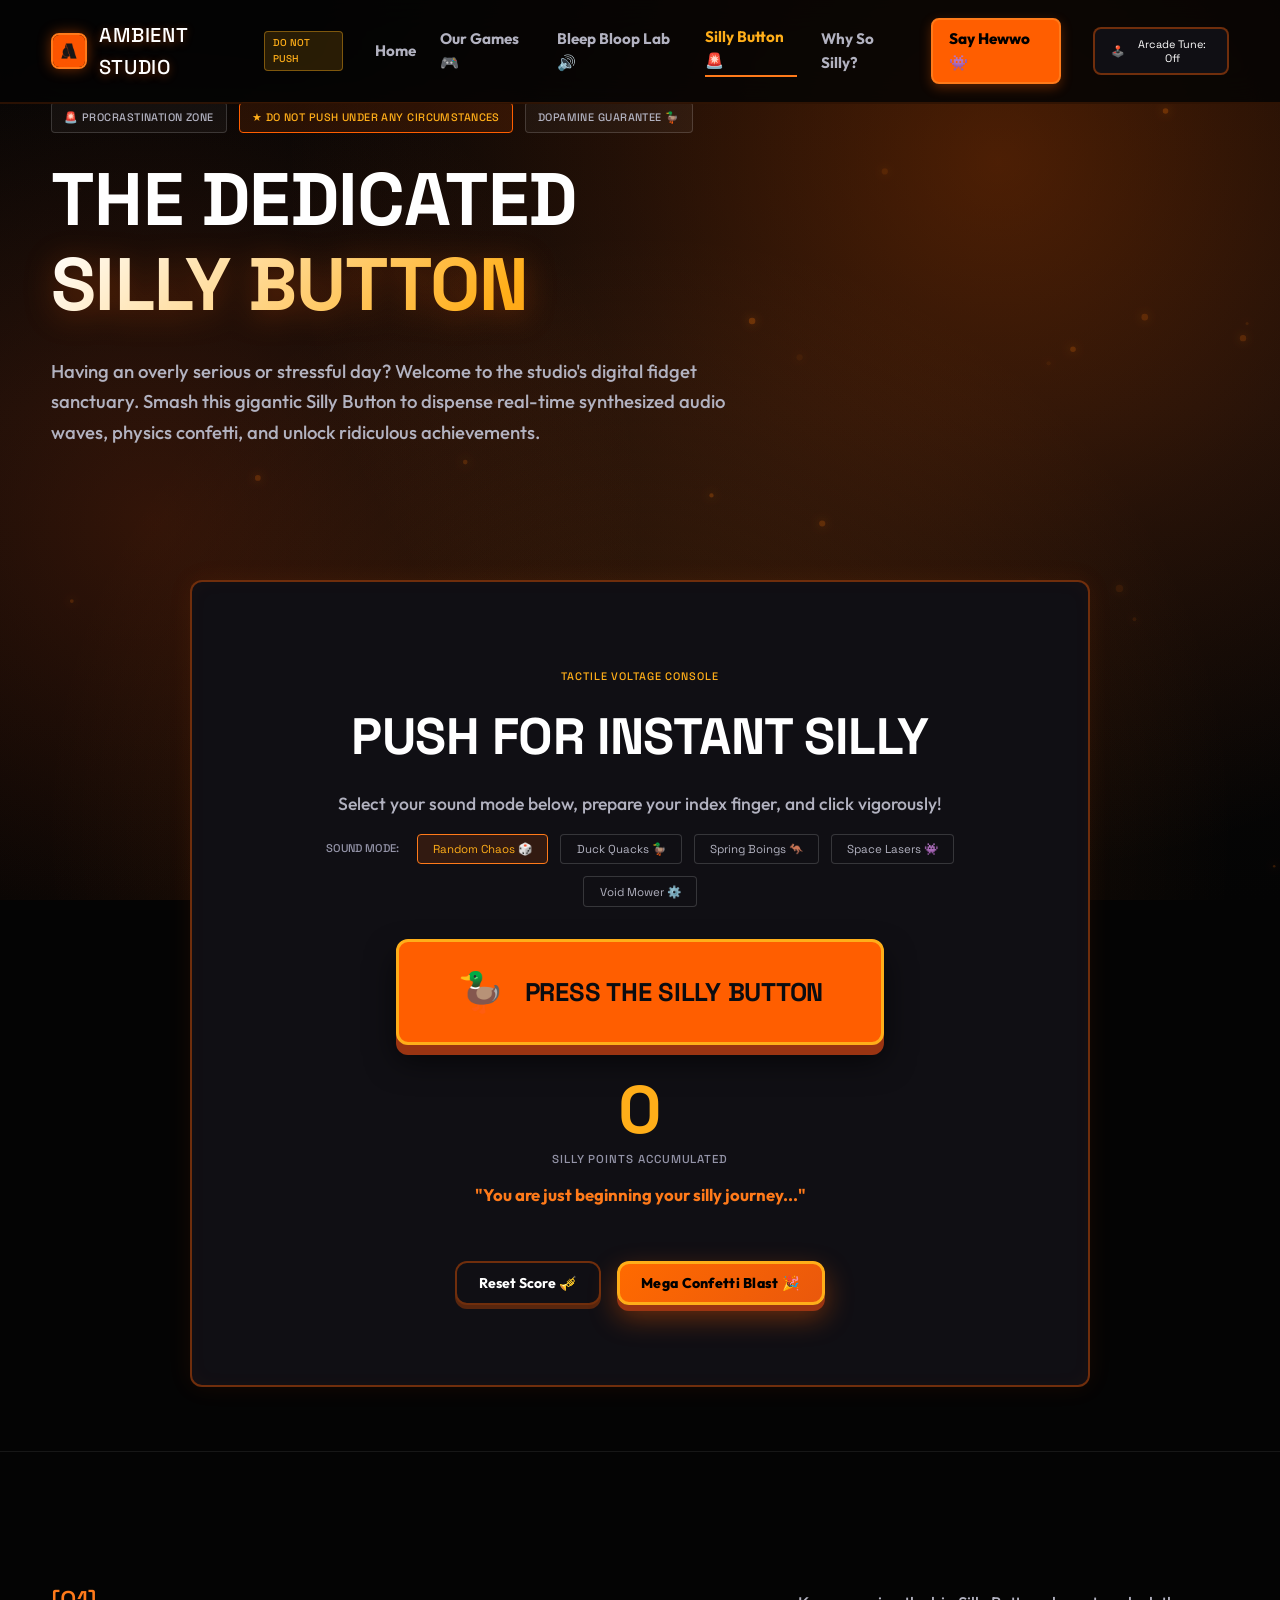
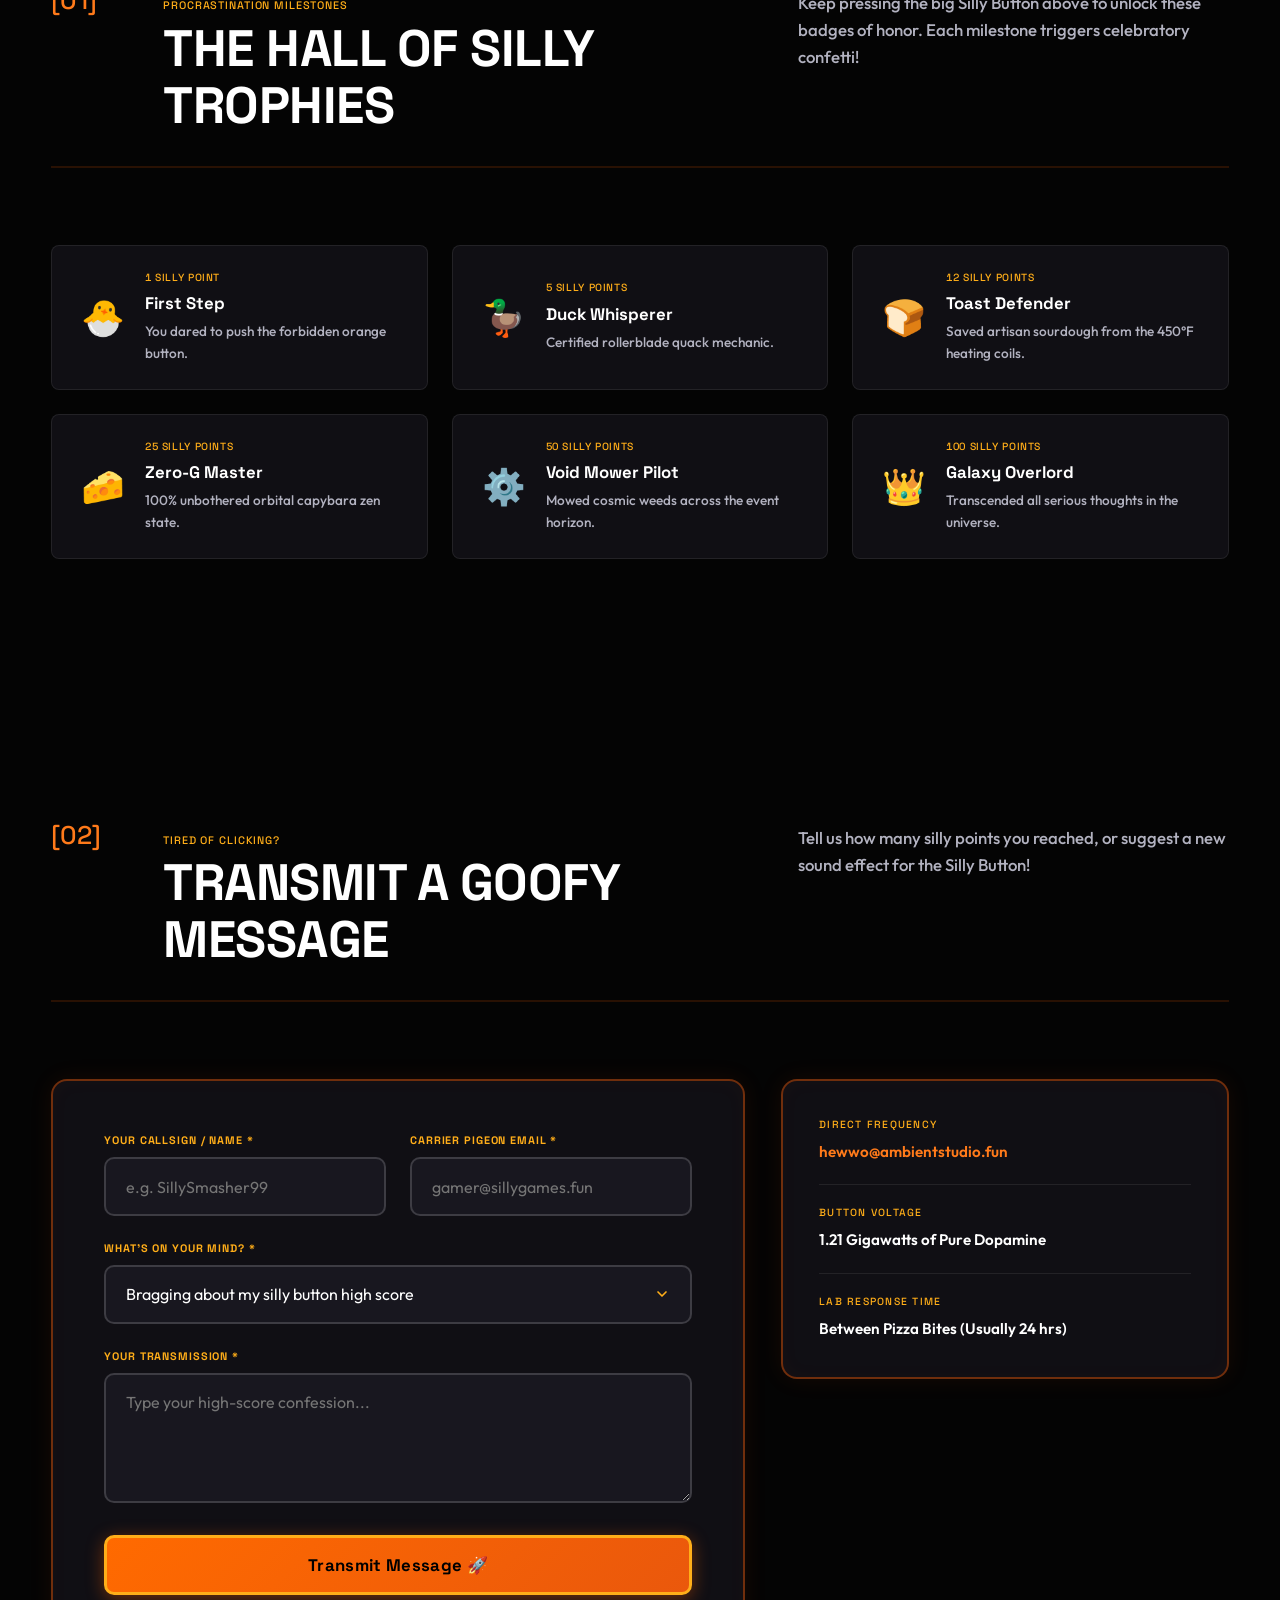
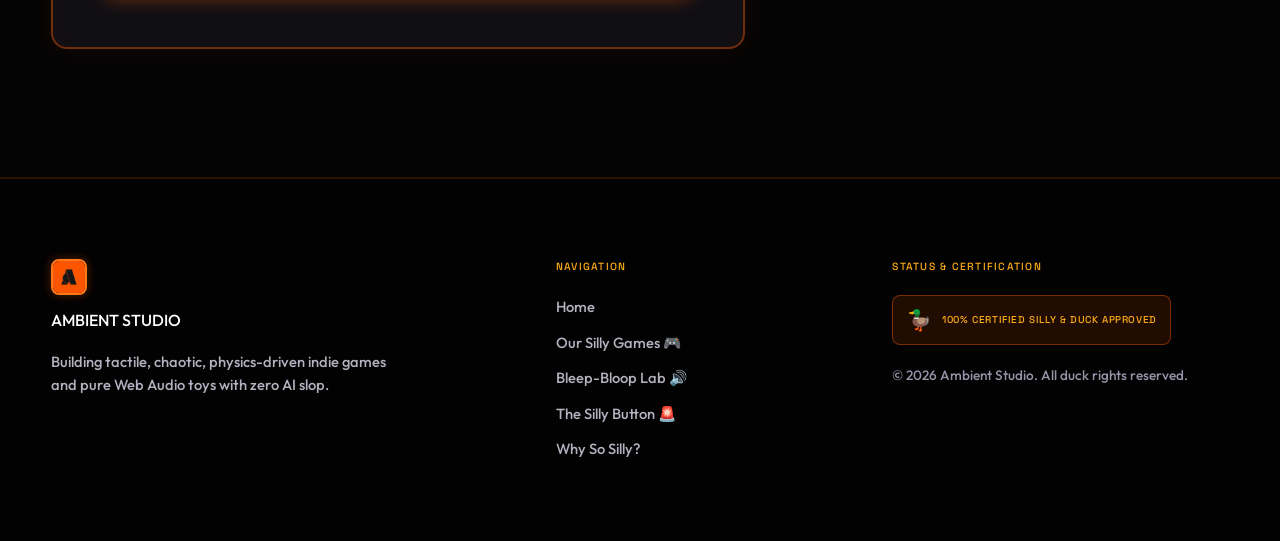
==== button.html @ c5fdba27 "Optimize mobile responsiveness, fix inquiry console & footer layout across all pages" ====
<!DOCTYPE html>
<html lang="en">
<head>
  <meta charset="UTF-8">
  <meta http-equiv="refresh" content="0; url=silly-button.html">
  <meta name="viewport" content="width=device-width, initial-scale=1.0, viewport-fit=cover">
  <title>The Silly Button — Instant Dopamine Fidget Toy | Ambient Studio</title>
  <link rel="canonical" href="silly-button.html">
  <script>window.location.replace("silly-button.html");</script>
  
  <!-- Google Fonts: Space Grotesk, Outfit, Silkscreen -->
  <link rel="preconnect" href="https://fonts.googleapis.com">
  <link rel="preconnect" href="https://fonts.gstatic.com" crossorigin>
  <link href="https://fonts.googleapis.com/css2?family=Outfit:wght@400;500;600;700;800;900&family=Silkscreen:wght@400;700&family=Space+Grotesk:wght@500;600;700;800&display=swap" rel="stylesheet">
  
  <link rel="stylesheet" href="style.css?v=molten_arcade_unified_2026">
  <link rel="icon" type="image/jpeg" href="assets/logo.jpg">
</head>
<body data-mode="arcade">
  <!-- Accessibility Skip Link -->
  <a href="#main-content" class="skip-to-content">Skip to main content</a>

  <!-- Ambient Audio Mesh & Bouncy Particles Canvas -->
  <div class="ambient-gradient-mesh" aria-hidden="true"></div>
  <canvas id="ambientCanvas" class="ambient-canvas" aria-hidden="true"></canvas>

  <!-- Studio Header -->
  <header class="studio-header">
    <div class="header-inner">
      <a href="index.html" class="brand-link" id="brandLink">
        <img src="assets/logo.jpg" alt="Ambient Studio Logo" class="brand-logo-img">
        <span class="brand-title">AMBIENT STUDIO</span>
        <span class="brand-tag">DO NOT PUSH</span>
      </a>

      <nav class="nav-links" id="mainNav">
        <a href="index.html" class="nav-anchor">Home</a>
        <a href="games.html" class="nav-anchor">Our Games 🎮</a>
        <a href="soundboard.html" class="nav-anchor">Bleep Bloop Lab 🔊</a>
        <a href="silly-button.html" class="nav-anchor nav-anchor-active">Silly Button 🚨</a>
        <a href="index.html#manifesto" class="nav-anchor">Why So Silly?</a>
        <a href="#inquiry" class="nav-anchor nav-anchor-primary" onclick="event.preventDefault(); window.scrollToInquiry();">Say Hewwo 👾</a>
      </nav>

      <div class="header-controls">
        <!-- Silly Music & Bleep Bloop Toggle -->
        <button class="sound-toggle-btn silly-wiggle-hover" id="soundToggleBtn" role="switch" aria-checked="false" aria-label="Toggle 8-bit chiptune audio drone" title="Toggle 8-Bit Bleep Bloops">
          <span class="sound-emoji" id="soundEmoji">🕹️</span>
          <span class="sound-label" id="soundStateLabel">Arcade Tune: Off</span>
        </button>

        <!-- Mobile Navigation Menu Toggle -->
        <button class="mobile-nav-toggle" id="mobileNavToggle" aria-label="Toggle navigation menu" aria-expanded="false" aria-controls="mainNav">
          <span class="hamburger-box">
            <span class="hamburger-inner"></span>
          </span>
        </button>
      </div>
    </div>
  </header>

  <main id="main-content" tabindex="-1">
    <!-- Silly Button Hero Section -->
    <section class="hero-section button-hero-section">
      <div class="container">
        
        <div class="hero-headline-wrap">
          <div class="silly-badge-row">
            <span class="silly-badge">🚨 PROCRASTINATION ZONE</span>
            <span class="silly-badge silly-badge-orange">★ DO NOT PUSH UNDER ANY CIRCUMSTANCES</span>
            <span class="silly-badge">DOPAMINE GUARANTEE 🦆</span>
          </div>

          <h1 class="hero-title">
            <span class="title-line">THE DEDICATED</span>
            <span class="title-line title-gradient">SILLY BUTTON</span>
          </h1>

          <p class="hero-subtext">
            Having an overly serious or stressful day? Welcome to the studio's digital fidget sanctuary. Smash this gigantic Silly Button to dispense real-time synthesized audio waves, physics confetti, and unlock ridiculous achievements.
          </p>
        </div>

      </div>
    </section>

    <!-- The Giant Silly Button Interactive Console -->
    <section class="secret-toy-section" style="padding-top: 1.5rem; padding-bottom: 4rem;">
      <div class="container">
        <div class="toy-card silly-frame-border" style="max-width: 900px; margin: 0 auto;">
          
          <div class="toy-header" style="margin-bottom: 2rem;">
            <span class="sub-label">TACTILE VOLTAGE CONSOLE</span>
            <h2 class="toy-title">PUSH FOR INSTANT SILLY</h2>
            <p class="toy-desc">
              Select your sound mode below, prepare your index finger, and click vigorously!
            </p>

            <!-- Sound Mode Selector -->
            <div class="button-modes-row" role="radiogroup" aria-label="Sound modes">
              <span style="font-family: var(--font-pixel); font-size: 0.7rem; color: var(--text-muted); margin-right: 0.4rem;">SOUND MODE:</span>
              <button class="btn-mode-pill active" data-mode="random" role="radio" aria-checked="true">Random Chaos 🎲</button>
              <button class="btn-mode-pill" data-mode="quack" role="radio" aria-checked="false">Duck Quacks 🦆</button>
              <button class="btn-mode-pill" data-mode="boing" role="radio" aria-checked="false">Spring Boings 🦘</button>
              <button class="btn-mode-pill" data-mode="laser" role="radio" aria-checked="false">Space Lasers 👾</button>
              <button class="btn-mode-pill" data-mode="mower" role="radio" aria-checked="false">Void Mower ⚙️</button>
            </div>
          </div>

          <div class="toy-interactive-area">
            <button class="big-silly-button" id="bigSillyButton" aria-label="The Big Silly Button">
              <span class="big-button-emoji">🦆</span>
              <span class="big-button-text">PRESS THE SILLY BUTTON</span>
            </button>

            <div class="toy-score-board" aria-live="polite" aria-atomic="true">
              <span class="toy-score-num" id="toyScoreDisplay">0</span>
              <span class="toy-score-label">SILLY POINTS ACCUMULATED</span>
              <p class="toy-achievement-text" id="toyAchievementText">"You are just beginning your silly journey..."</p>
            </div>

            <!-- Console Actions Row -->
            <div class="toy-actions-row">
              <button class="btn-secondary btn-bouncy" id="panicResetBtn">
                <span>Reset Score 🎺</span>
              </button>
              <button class="btn-primary btn-bouncy" onclick="window.fireConfetti(); window.triggerSillyFanfare();">
                <span>Mega Confetti Blast 🎉</span>
              </button>
            </div>
          </div>

        </div>
      </div>
    </section>

    <!-- Silly Achievement Ladder -->
    <section class="achievement-ladder-section">
      <div class="container">
        
        <div class="section-header-editorial">
          <div class="editorial-num">[01]</div>
          <div class="editorial-heading">
            <span class="sub-label">PROCRASTINATION MILESTONES</span>
            <h2 class="section-title">THE HALL OF SILLY TROPHIES</h2>
          </div>
          <p class="section-description">
            Keep pressing the big Silly Button above to unlock these badges of honor. Each milestone triggers celebratory confetti!
          </p>
        </div>

        <div class="achievement-ladder-grid">
          
          <div class="achievement-card" data-threshold="1">
            <div class="achievement-icon">🐣</div>
            <div class="achievement-info">
              <span class="achievement-req">1 SILLY POINT</span>
              <h3 class="achievement-title">First Step</h3>
              <p class="achievement-desc">You dared to push the forbidden orange button.</p>
            </div>
          </div>

          <div class="achievement-card" data-threshold="5">
            <div class="achievement-icon">🦆</div>
            <div class="achievement-info">
              <span class="achievement-req">5 SILLY POINTS</span>
              <h3 class="achievement-title">Duck Whisperer</h3>
              <p class="achievement-desc">Certified rollerblade quack mechanic.</p>
            </div>
          </div>

          <div class="achievement-card" data-threshold="12">
            <div class="achievement-icon">🍞</div>
            <div class="achievement-info">
              <span class="achievement-req">12 SILLY POINTS</span>
              <h3 class="achievement-title">Toast Defender</h3>
              <p class="achievement-desc">Saved artisan sourdough from the 450°F heating coils.</p>
            </div>
          </div>

          <div class="achievement-card" data-threshold="25">
            <div class="achievement-icon">🧀</div>
            <div class="achievement-info">
              <span class="achievement-req">25 SILLY POINTS</span>
              <h3 class="achievement-title">Zero-G Master</h3>
              <p class="achievement-desc">100% unbothered orbital capybara zen state.</p>
            </div>
          </div>

          <div class="achievement-card" data-threshold="50">
            <div class="achievement-icon">⚙️</div>
            <div class="achievement-info">
              <span class="achievement-req">50 SILLY POINTS</span>
              <h3 class="achievement-title">Void Mower Pilot</h3>
              <p class="achievement-desc">Mowed cosmic weeds across the event horizon.</p>
            </div>
          </div>

          <div class="achievement-card" data-threshold="100">
            <div class="achievement-icon">👑</div>
            <div class="achievement-info">
              <span class="achievement-req">100 SILLY POINTS</span>
              <h3 class="achievement-title">Galaxy Overlord</h3>
              <p class="achievement-desc">Transcended all serious thoughts in the universe.</p>
            </div>
          </div>

        </div>

      </div>
    </section>

    <!-- Transmit Inquiry / Say Hewwo -->
    <section class="contact-section" id="inquiry">
      <div class="container">
        
        <div class="section-header-editorial">
          <div class="editorial-num">[02]</div>
          <div class="editorial-heading">
            <span class="sub-label">TIRED OF CLICKING?</span>
            <h2 class="section-title">TRANSMIT A GOOFY MESSAGE</h2>
          </div>
          <p class="section-description">
            Tell us how many silly points you reached, or suggest a new sound effect for the Silly Button!
          </p>
        </div>

        <div class="inquiry-grid">
          <form class="inquiry-form-card silly-frame-border" id="inquiryForm" onsubmit="window.handleInquirySubmit(event)">
            <div class="form-row">
              <div class="form-group">
                <label for="contactName" class="form-label">YOUR CALLSIGN / NAME *</label>
                <input type="text" id="contactName" name="name" class="form-input" placeholder="e.g. SillySmasher99" required>
              </div>
              <div class="form-group">
                <label for="contactEmail" class="form-label">CARRIER PIGEON EMAIL *</label>
                <input type="email" id="contactEmail" name="email" class="form-input" placeholder="gamer@sillygames.fun" required>
              </div>
            </div>

            <div class="form-group">
              <label for="contactTopic" class="form-label">WHAT'S ON YOUR MIND? *</label>
              <select id="contactTopic" name="topic" class="form-select" required>
                <option value="high-score">Bragging about my silly button high score</option>
                <option value="sound-idea">Suggest a new button sound effect</option>
                <option value="game-collab">Collaborate on an indie game</option>
                <option value="other">Random absurdity</option>
              </select>
            </div>

            <div class="form-group">
              <label for="contactMessage" class="form-label">YOUR TRANSMISSION *</label>
              <textarea id="contactMessage" name="message" class="form-textarea" rows="4" placeholder="Type your high-score confession..." required></textarea>
            </div>

            <button type="submit" class="btn-primary btn-bouncy form-submit-btn" id="submitInquiryBtn">
              <span>Transmit Message 🚀</span>
            </button>

            <!-- Confirmation message -->
            <div class="form-success-banner hidden" id="formSuccessBanner" role="status" aria-live="polite">
              <span class="success-icon">🎉</span>
              <div>
                <strong>High score confession launched!</strong>
                <p>The fidget button keepers have logged your transmission. Expect a goofy response in your inbox soon!</p>
              </div>
            </div>

            <!-- Anomaly Fallback Banner -->
            <div class="form-error-banner hidden" id="formErrorBanner" role="alert" aria-live="assertive">
              <span class="error-icon">⚠️</span>
              <div>
                <strong>Transmission anomaly detected!</strong>
                <p>Could not reach the pigeon dispatch server. Click below to launch directly via your email app:</p>
                <a href="#" class="btn-secondary btn-bouncy" id="mailFallbackBtn" style="display: inline-block; margin-top: 0.5rem; text-decoration: none;">
                  <span>Open in Email App ✉️</span>
                </a>
              </div>
            </div>
          </form>

          <div class="inquiry-info-panel">
            <div class="info-block">
              <span class="info-k">DIRECT FREQUENCY</span>
              <span class="info-v"><a href="mailto:hewwo@ambientstudio.fun">hewwo@ambientstudio.fun</a></span>
            </div>
            <div class="info-block">
              <span class="info-k">BUTTON VOLTAGE</span>
              <span class="info-v">1.21 Gigawatts of Pure Dopamine</span>
            </div>
            <div class="info-block">
              <span class="info-k">LAB RESPONSE TIME</span>
              <span class="info-v">Between Pizza Bites (Usually 24 hrs)</span>
            </div>
          </div>
        </div>

      </div>
    </section>
  </main>

  <!-- Studio Footer -->
  <footer class="studio-footer">
    <div class="container footer-inner">
      <div class="footer-brand-col">
        <div class="footer-brand">
          <img src="assets/logo.jpg" alt="Ambient Studio" class="footer-logo">
          <span>AMBIENT STUDIO</span>
        </div>
        <p class="footer-tagline">
          Building tactile, chaotic, physics-driven indie games and pure Web Audio toys with zero AI slop.
        </p>
      </div>

      <div class="footer-nav-col">
        <span class="footer-col-title">NAVIGATION</span>
        <a href="index.html">Home</a>
        <a href="games.html">Our Silly Games 🎮</a>
        <a href="soundboard.html">Bleep-Bloop Lab 🔊</a>
        <a href="silly-button.html">The Silly Button 🚨</a>
        <a href="index.html#manifesto">Why So Silly?</a>
      </div>

      <div class="footer-credits-col">
        <span class="footer-col-title">STATUS &amp; CERTIFICATION</span>
        <div class="duck-approved-seal">
          <span class="seal-icon">🦆</span>
          <span class="seal-text">100% CERTIFIED SILLY &amp; DUCK APPROVED</span>
        </div>
        <p class="footer-copy">© 2026 Ambient Studio. All duck rights reserved.</p>
      </div>
    </div>
  </footer>

  <!-- Interactive Modals Suite (Arcade, Wishlist, Demo, Playtest, Toast) -->
  <div class="ambient-toast" id="ambientToast" aria-live="polite"></div>

  <!-- Main JavaScript Engine -->
  <script src="app.js"></script>
</body>
</html>
---- style.css ----
/* ==========================================================================
   AMBIENT STUDIO — Silly Indie Gaming Studio
   Black & Molten Orange Gradient Arcade Atmosphere
   Typography: Titan One (Fun Bubbly Headlines), Fredoka (Friendly Body), Silkscreen (Arcade Pixel)
   ========================================================================== */

:root {
  /* Color Palette */
  --bg-pitch: #040404;
  --bg-deep: #09080b;
  --bg-surface: #100f14;
  --bg-surface-elevated: #18171f;
  
  --text-primary: #FFFFFF;
  --text-secondary: #B2B2C0;
  --text-muted: #9494A8;
  
  /* Molten Orange / Warm Amber Scales */
  --orange-accent: #FF5E00;
  --orange-bright: #FF7A1A;
  --orange-glow: #EA580C;
  --orange-deep: #C2410C;
  --orange-ochre: #9A3412;
  --orange-yellow: #FFAE19;
  
  --border-hairline: rgba(255, 255, 255, 0.08);
  --border-subtle: rgba(255, 255, 255, 0.16);
  --border-orange: rgba(255, 94, 0, 0.4);

  /* Modern Creative Indie Typography Stack (Space Grotesk + Outfit) */
  --font-display: 'Space Grotesk', -apple-system, BlinkMacSystemFont, sans-serif;
  --font-body: 'Outfit', -apple-system, BlinkMacSystemFont, sans-serif;
  --font-pixel: 'Space Grotesk', -apple-system, BlinkMacSystemFont, sans-serif;
  --font-mono: 'Space Grotesk', monospace;

  /* Layout */
  --container-max: 1360px;
  --gutter: clamp(1.25rem, 4vw, 3.5rem);
  --section-spacing: clamp(5rem, 10vw, 9.5rem);

  /* Playful Springs */
  --spring-bounce: cubic-bezier(0.34, 1.56, 0.64, 1);
  --ease-out: cubic-bezier(0.16, 1, 0.3, 1);
}

/* Reset & Base */
*, *::before, *::after {
  box-sizing: border-box;
  margin: 0;
  padding: 0;
}

html {
  font-size: 16px;
  scroll-behavior: smooth;
  background-color: var(--bg-pitch);
  color: var(--text-primary);
  -webkit-font-smoothing: antialiased;
  -webkit-tap-highlight-color: transparent;
}

body {
  font-family: var(--font-body);
  font-weight: 500;
  line-height: 1.6;
  background-color: var(--bg-pitch);
  overflow-x: hidden;
  position: relative;
  min-height: 100vh;
}

/* ==========================================================================
   Accessibility Utilities (WCAG AA/AAA Compliance)
   ========================================================================== */

/* Skip to Main Content Link */
.skip-to-content {
  position: absolute;
  top: -120px;
  left: 1.25rem;
  background: var(--orange-accent);
  color: #000000 !important;
  font-family: var(--font-display);
  font-weight: 800;
  font-size: 0.95rem;
  padding: 0.75rem 1.4rem;
  border-radius: 8px;
  border: 2px solid var(--orange-yellow);
  z-index: 100000;
  text-decoration: none;
  box-shadow: 0 4px 20px rgba(0, 0, 0, 0.9);
  transition: top 0.2s ease;
}

.skip-to-content:focus {
  top: 1.25rem;
  outline: 3px solid #FFFFFF;
  outline-offset: 3px;
}

/* Screen Reader Only Utility */
.sr-only {
  position: absolute !important;
  width: 1px !important;
  height: 1px !important;
  padding: 0 !important;
  margin: -1px !important;
  overflow: hidden !important;
  clip: rect(0, 0, 0, 0) !important;
  white-space: nowrap !important;
  border: 0 !important;
}

/* Hidden Utility */
.hidden {
  display: none !important;
}

/* Unmistakable Focus Visible Ring */
:focus-visible {
  outline: 2px solid var(--orange-yellow) !important;
  outline-offset: 3px !important;
}

button:focus-visible,
a:focus-visible,
input:focus-visible,
select:focus-visible,
textarea:focus-visible {
  outline: 2px solid var(--orange-yellow) !important;
  outline-offset: 3px !important;
}

/* Black & Orange Gradient Mesh */
.ambient-gradient-mesh {
  position: fixed;
  inset: 0;
  pointer-events: none;
  z-index: 0;
  background: 
    radial-gradient(circle 950px at 78% 18%, rgba(255, 94, 0, 0.28) 0%, rgba(234, 88, 12, 0.12) 40%, transparent 75%),
    radial-gradient(circle 750px at 12% 58%, rgba(194, 65, 12, 0.22) 0%, transparent 65%),
    radial-gradient(circle 850px at 50% 92%, rgba(255, 122, 26, 0.16) 0%, transparent 70%),
    linear-gradient(180deg, #040404 0%, #0c0908 45%, #040404 100%);
  transition: opacity 0.8s ease;
}

.ambient-canvas {
  position: fixed;
  top: 0;
  left: 0;
  width: 100vw;
  height: 100vh;
  pointer-events: none;
  z-index: 1;
  opacity: 0.55;
  mix-blend-mode: screen;
}

.container {
  width: 100%;
  max-width: var(--container-max);
  margin: 0 auto;
  padding-left: var(--gutter);
  padding-right: var(--gutter);
  position: relative;
  z-index: 2;
}

main {
  position: relative;
  z-index: 2;
}

.mono {
  font-family: var(--font-pixel);
  font-size: 0.85em;
  letter-spacing: 0.04em;
}

/* ==========================================================================
   Header & Navigation
   ========================================================================== */
.studio-header {
  position: fixed;
  top: 0;
  left: 0;
  width: 100%;
  z-index: 100;
  padding: 1.15rem var(--gutter);
  background: rgba(4, 4, 4, 0.85);
  backdrop-filter: blur(16px);
  -webkit-backdrop-filter: blur(16px);
  border-bottom: 2px solid rgba(255, 94, 0, 0.15);
}

.header-inner {
  max-width: var(--container-max);
  margin: 0 auto;
  display: flex;
  align-items: center;
  justify-content: space-between;
  gap: 2rem;
}

.brand-link {
  display: inline-flex;
  align-items: center;
  gap: 0.75rem;
  text-decoration: none;
  color: var(--text-primary);
}

.brand-logo-img {
  width: 36px;
  height: 36px;
  border-radius: 8px;
  object-fit: cover;
  border: 2px solid var(--orange-bright);
  box-shadow: 0 0 14px rgba(255, 94, 0, 0.45);
  transition: transform 0.25s var(--spring-bounce);
  flex-shrink: 0;
}

.brand-link:hover .brand-logo-img {
  transform: rotate(-6deg) scale(1.12);
}

.brand-title {
  font-family: var(--font-display);
  font-size: 1.25rem;
  letter-spacing: 0.04em;
  color: #FFFFFF;
  text-shadow: 0 2px 8px rgba(255, 94, 0, 0.4);
}

.brand-tag {
  font-family: var(--font-pixel);
  font-size: 0.62rem;
  color: var(--orange-yellow);
  background: rgba(255, 174, 25, 0.15);
  border: 1px solid rgba(255, 174, 25, 0.4);
  padding: 0.2rem 0.5rem;
  border-radius: 4px;
}

.studio-telemetry {
  display: flex;
  align-items: center;
  gap: 1.25rem;
  font-family: var(--font-pixel);
  font-size: 0.7rem;
  color: var(--text-secondary);
}

.telemetry-pill {
  display: inline-flex;
  align-items: center;
  gap: 0.5rem;
}

.telemetry-dot {
  width: 8px;
  height: 8px;
  border-radius: 50%;
  background-color: var(--orange-bright);
  box-shadow: 0 0 10px var(--orange-accent);
  animation: dotFlash 1.6s infinite ease-in-out;
}

@keyframes dotFlash {
  0%, 100% { opacity: 0.3; transform: scale(0.9); }
  50% { opacity: 1; transform: scale(1.2); }
}

.telemetry-time {
  color: var(--orange-yellow);
}

.nav-links {
  display: flex;
  align-items: center;
  gap: 1.5rem;
}

.nav-anchor {
  text-decoration: none;
  color: var(--text-secondary);
  font-family: var(--font-body);
  font-size: 0.95rem;
  font-weight: 700;
  transition: color 0.2s ease, transform 0.2s var(--spring-bounce);
  display: inline-block;
}

.nav-anchor:hover {
  color: var(--orange-bright);
  transform: translateY(-2px);
}

.nav-anchor-primary {
  color: #000;
  background: var(--orange-accent);
  padding: 0.4rem 1rem;
  border-radius: 8px;
  font-weight: 800;
  border: 2px solid var(--orange-bright);
  box-shadow: 0 4px 12px rgba(255, 94, 0, 0.3);
}

.nav-anchor-primary:hover {
  color: #000;
  background: var(--orange-bright);
  transform: translateY(-2px) scale(1.05);
}

/* Sound Button */
.sound-toggle-btn {
  display: inline-flex;
  align-items: center;
  gap: 0.5rem;
  background: var(--bg-surface);
  border: 2px solid var(--border-orange);
  color: var(--text-primary);
  padding: 0.5rem 1rem;
  font-family: var(--font-pixel);
  font-size: 0.68rem;
  cursor: pointer;
  border-radius: 8px;
  transition: all 0.2s ease;
}

.sound-toggle-btn:hover {
  border-color: var(--orange-bright);
  background: var(--bg-surface-elevated);
}

.sound-toggle-btn.playing {
  border-color: var(--orange-bright);
  color: var(--orange-yellow);
  background: rgba(255, 94, 0, 0.2);
}

.header-controls {
  display: flex;
  align-items: center;
  gap: 0.75rem;
}

/* Mobile Navigation Hamburger Button */
.mobile-nav-toggle {
  display: none;
  background: var(--bg-surface);
  border: 2px solid var(--border-orange);
  width: 42px;
  height: 42px;
  border-radius: 8px;
  cursor: pointer;
  padding: 0;
  position: relative;
  align-items: center;
  justify-content: center;
  flex-shrink: 0;
  transition: all 0.2s ease;
  -webkit-tap-highlight-color: transparent;
}

.mobile-nav-toggle:hover {
  border-color: var(--orange-bright);
  background: var(--bg-surface-elevated);
}

.hamburger-box {
  width: 20px;
  height: 14px;
  position: relative;
  display: block;
}

.hamburger-inner,
.hamburger-inner::before,
.hamburger-inner::after {
  width: 20px;
  height: 2px;
  background-color: var(--orange-bright);
  border-radius: 2px;
  position: absolute;
  left: 0;
  transition: transform 0.22s cubic-bezier(0.16, 1, 0.3, 1), background-color 0.2s ease;
}

.hamburger-inner {
  top: 50%;
  left: 0;
  transform: translateY(-50%);
}

.hamburger-inner::before {
  content: '';
  top: -6px;
  left: 0;
}

.hamburger-inner::after {
  content: '';
  bottom: -6px;
  left: 0;
}

.mobile-nav-toggle.open .hamburger-inner {
  background-color: transparent;
}

.mobile-nav-toggle.open .hamburger-inner::before {
  transform: translateY(6px) rotate(45deg);
  background-color: #FFFFFF;
}

.mobile-nav-toggle.open .hamburger-inner::after {
  transform: translateY(-6px) rotate(-45deg);
  background-color: #FFFFFF;
}

.mobile-nav-backdrop {
  position: fixed;
  inset: 0;
  top: 66px;
  background: rgba(0, 0, 0, 0.75);
  backdrop-filter: blur(6px);
  -webkit-backdrop-filter: blur(6px);
  z-index: 98;
  opacity: 0;
  pointer-events: none;
  transition: opacity 0.25s ease;
}

.mobile-nav-backdrop.active {
  opacity: 1;
  pointer-events: auto;
}

.silly-wiggle-hover:hover {
  animation: sillyWiggle 0.35s ease-in-out infinite alternate;
}

@keyframes sillyWiggle {
  0% { transform: rotate(-3deg); }
  100% { transform: rotate(3deg); }
}

/* ==========================================================================
   Hero Section
   ========================================================================== */
.hero-section {
  padding-top: clamp(8.5rem, 14vw, 12rem);
  padding-bottom: var(--section-spacing);
  position: relative;
}

.hero-meta-row {
  display: grid;
  grid-template-columns: repeat(3, 1fr);
  gap: 1.5rem;
  padding-bottom: 2rem;
  border-bottom: 2px solid rgba(255, 94, 0, 0.15);
  margin-bottom: clamp(2.5rem, 4vw, 3.5rem);
}

.meta-item {
  display: flex;
  flex-direction: column;
  gap: 0.3rem;
}

.meta-label {
  font-family: var(--font-display);
  font-size: 0.74rem;
  font-weight: 700;
  color: var(--orange-yellow);
  letter-spacing: 0.12em;
  text-transform: uppercase;
}

.meta-val {
  font-family: var(--font-body);
  font-size: 1.05rem;
  font-weight: 700;
  color: var(--text-primary);
}

.silly-badge-row {
  display: flex;
  align-items: center;
  flex-wrap: wrap;
  gap: 0.75rem;
  margin-bottom: 1.5rem;
}

.hero-logo-badge {
  display: inline-flex;
  align-items: center;
  justify-content: center;
}

.hero-logo-img {
  width: 42px;
  height: 42px;
  border-radius: 10px;
  object-fit: cover;
  border: 2px solid var(--orange-bright);
  box-shadow: 0 4px 16px rgba(255, 94, 0, 0.4);
  transition: transform 0.25s var(--spring-bounce);
  cursor: pointer;
}

.hero-logo-img:hover {
  transform: scale(1.18) rotate(4deg);
}

.silly-badge {
  font-family: var(--font-pixel);
  font-size: 0.68rem;
  padding: 0.35rem 0.75rem;
  border: 1px solid var(--border-subtle);
  border-radius: 4px;
  background: rgba(255, 255, 255, 0.04);
  color: var(--text-secondary);
  letter-spacing: 0.04em;
  display: inline-flex;
  align-items: center;
}

.silly-badge-orange {
  border-color: var(--orange-accent);
  color: var(--orange-yellow);
  background: rgba(255, 94, 0, 0.12);
}

.hero-headline-wrap {
  margin-bottom: clamp(2.5rem, 4.5vw, 3.8rem);
}

.hero-title {
  font-family: var(--font-display);
  font-size: clamp(2.6rem, 5.8vw, 5.4rem);
  line-height: 1.15;
  letter-spacing: -0.01em;
  text-transform: uppercase;
  margin-bottom: 1.75rem;
}

.title-line {
  display: block;
}

.title-gradient {
  background: linear-gradient(135deg, #FFFFFF 0%, #FFAE19 40%, #FF5E00 75%, #C2410C 100%);
  -webkit-background-clip: text;
  -webkit-text-fill-color: transparent;
  filter: drop-shadow(0 4px 15px rgba(255, 94, 0, 0.3));
}

.hero-subtext {
  max-width: 720px;
  font-family: var(--font-body);
  font-size: clamp(1.1rem, 1.45vw, 1.35rem);
  color: var(--text-secondary);
  font-weight: 500;
  line-height: 1.65;
}

.hero-actions-row {
  display: flex;
  align-items: center;
  flex-wrap: wrap;
  gap: 1.5rem;
  margin-bottom: clamp(3rem, 6vw, 5rem);
}

/* Playful Bounce Buttons */
.btn-bouncy {
  transition: transform 0.18s var(--spring-bounce), box-shadow 0.18s ease;
  cursor: pointer;
}

.btn-bouncy:hover {
  transform: translateY(-3px) scale(1.03);
}

.btn-bouncy:active {
  transform: translateY(3px) scale(0.96);
}

.btn-primary {
  display: inline-flex;
  align-items: center;
  gap: 0.85rem;
  background: linear-gradient(135deg, #FF6A00 0%, #EA580C 100%);
  color: #000000;
  font-family: var(--font-body);
  font-weight: 800;
  font-size: 1.1rem;
  letter-spacing: 0.02em;
  padding: 1.1rem 2.2rem;
  text-decoration: none;
  border: 3px solid #FFAE19;
  border-radius: 12px;
  box-shadow: 0 6px 0 #9A3412, 0 12px 28px rgba(255, 94, 0, 0.4);
}

.btn-primary:hover {
  box-shadow: 0 8px 0 #9A3412, 0 16px 36px rgba(255, 94, 0, 0.55);
}

.btn-primary:active {
  box-shadow: 0 1px 0 #9A3412, 0 4px 12px rgba(255, 94, 0, 0.4);
}

.btn-icon {
  font-size: 1.3rem;
}

.btn-secondary {
  display: inline-flex;
  align-items: center;
  gap: 0.85rem;
  background: var(--bg-surface);
  color: var(--text-primary);
  font-family: var(--font-body);
  font-size: 1rem;
  font-weight: 700;
  padding: 1.1rem 1.8rem;
  text-decoration: none;
  border: 2px solid var(--border-orange);
  border-radius: 12px;
  box-shadow: 0 4px 0 rgba(255, 94, 0, 0.3);
}

.btn-secondary:hover {
  border-color: var(--orange-bright);
  background: rgba(255, 94, 0, 0.12);
}

.boop-counter-badge {
  font-family: var(--font-pixel);
  font-size: 0.7rem;
  padding: 0.25rem 0.65rem;
  background: rgba(255, 94, 0, 0.25);
  color: var(--orange-yellow);
  border-radius: 8px;
}

.hero-status-stat {
  margin-left: auto;
  display: flex;
  flex-direction: column;
  align-items: flex-end;
}

.stat-number {
  font-family: var(--font-display);
  font-size: 2.3rem;
  line-height: 1;
  color: var(--text-primary);
}

.stat-number small {
  font-size: 1rem;
  font-family: var(--font-body);
  font-weight: 800;
  color: var(--orange-bright);
  margin-left: 0.4rem;
}

.stat-caption {
  font-family: var(--font-pixel);
  font-size: 0.65rem;
  color: var(--text-muted);
  letter-spacing: 0.04em;
}

/* Hero Featured Game Frame */
.hero-heroic-visual {
  width: 100%;
}

.visual-frame {
  position: relative;
  width: 100%;
  aspect-ratio: 16 / 9;
  overflow: hidden;
  border: 3px solid var(--orange-bright);
  background: #000;
  border-radius: 14px;
  box-shadow: 0 16px 40px rgba(255, 94, 0, 0.25);
}

.featured-img {
  width: 100%;
  height: 100%;
  object-fit: cover;
  transition: transform 0.8s var(--ease-out);
}

.visual-frame:hover .featured-img {
  transform: scale(1.03);
}

.visual-overlay {
  position: absolute;
  inset: 0;
  background: linear-gradient(180deg, transparent 40%, rgba(4, 4, 4, 0.9) 100%);
  pointer-events: none;
}

.visual-badge {
  position: absolute;
  bottom: 2rem;
  left: 2rem;
  display: flex;
  align-items: baseline;
  gap: 1.25rem;
  font-family: var(--font-pixel);
  font-size: 0.72rem;
  color: var(--text-primary);
  background: rgba(8, 8, 10, 0.92);
  backdrop-filter: blur(12px);
  padding: 0.75rem 1.4rem;
  border: 2px solid var(--orange-bright);
  border-radius: 8px;
}

.badge-index {
  color: var(--orange-yellow);
}

.badge-title {
  color: #fff;
}

.badge-loc {
  color: var(--text-muted);
}

.fun-corner-stamp {
  position: absolute;
  top: 1.5rem;
  right: 1.5rem;
  font-family: var(--font-pixel);
  font-size: 0.72rem;
  background: var(--orange-bright);
  color: #000;
  padding: 0.4rem 0.9rem;
  border-radius: 6px;
  transform: rotate(5deg);
  box-shadow: 0 4px 12px rgba(0, 0, 0, 0.6);
}

/* ==========================================================================
   Ticker Section
   ========================================================================== */
.ticker-section {
  border-top: 2px solid rgba(255, 94, 0, 0.2);
  border-bottom: 2px solid rgba(255, 94, 0, 0.2);
  background: rgba(14, 12, 16, 0.85);
  padding: 1.15rem 0;
  overflow: hidden;
  white-space: nowrap;
}

.ticker-track {
  display: inline-flex;
  align-items: center;
  gap: 2.5rem;
  animation: tickerSlide 26s linear infinite;
}

@keyframes tickerSlide {
  0% { transform: translateX(0); }
  100% { transform: translateX(-50%); }
}

.ticker-item {
  display: inline-flex;
  align-items: center;
  gap: 2.5rem;
  font-family: var(--font-pixel);
  font-size: 0.8rem;
  color: var(--text-secondary);
}

.ticker-item .bullet {
  color: var(--orange-bright);
}

/* ==========================================================================
   Section Headers (Playful Arcade Style)
   ========================================================================== */
.section-header-editorial {
  display: grid;
  grid-template-columns: 80px 1.4fr 1fr;
  align-items: baseline;
  gap: 2rem;
  margin-bottom: clamp(3.5rem, 6vw, 5.5rem);
  padding-bottom: 2rem;
  border-bottom: 2px solid rgba(255, 94, 0, 0.15);
}

.editorial-num {
  font-family: var(--font-display);
  font-size: 1.6rem;
  color: var(--orange-bright);
}

.editorial-heading {
  display: flex;
  flex-direction: column;
  gap: 0.4rem;
}

.sub-label {
  font-family: var(--font-pixel);
  font-size: 0.68rem;
  color: var(--orange-yellow);
  letter-spacing: 0.08em;
  text-transform: uppercase;
}

.section-title {
  font-family: var(--font-display);
  font-size: clamp(2.2rem, 4vw, 3.6rem);
  letter-spacing: -0.01em;
  line-height: 1.1;
  text-transform: uppercase;
  color: #FFFFFF;
}

.section-description {
  font-family: var(--font-body);
  font-size: 1.05rem;
  color: var(--text-secondary);
  line-height: 1.6;
}

/* ==========================================================================
   Games Showcase
   ========================================================================== */
.projects-section {
  padding-top: var(--section-spacing);
  padding-bottom: var(--section-spacing);
}

.project-featured-grid {
  display: flex;
  flex-direction: column;
  gap: clamp(4rem, 7vw, 6.5rem);
}

.project-card-editorial {
  display: grid;
  grid-template-columns: 1.35fr 1fr;
  gap: clamp(2rem, 5vw, 4.5rem);
  align-items: center;
}

.project-card-editorial:nth-child(even) {
  grid-template-columns: 1fr 1.35fr;
}

.project-card-editorial:nth-child(even) .project-media {
  order: 2;
}

.project-media {
  position: relative;
  aspect-ratio: 16 / 10;
  overflow: hidden;
  border: 3px solid var(--border-orange);
  background: #020202;
  border-radius: 14px;
  box-shadow: 0 10px 30px rgba(0, 0, 0, 0.6);
}

.project-media img {
  width: 100%;
  height: 100%;
  object-fit: cover;
  transition: transform 0.8s var(--ease-out);
}

.project-card-editorial:hover .project-media img {
  transform: scale(1.04);
}

.game-tag-pill {
  position: absolute;
  top: 1.25rem;
  left: 1.25rem;
  background: rgba(4, 4, 4, 0.88);
  backdrop-filter: blur(8px);
  color: var(--orange-yellow);
  border: 1px solid var(--border-orange);
  padding: 0.4rem 0.85rem;
  font-family: var(--font-pixel);
  font-size: 0.68rem;
  border-radius: 6px;
}

.project-info {
  display: flex;
  flex-direction: column;
  gap: 1.2rem;
}

.project-meta-strip {
  display: flex;
  align-items: center;
  justify-content: space-between;
  font-family: var(--font-pixel);
  font-size: 0.7rem;
  color: var(--orange-bright);
  padding-bottom: 0.6rem;
  border-bottom: 1px solid var(--border-hairline);
}

.meta-year {
  color: var(--orange-yellow);
}

.project-title {
  font-family: var(--font-display);
  font-size: clamp(1.8rem, 3.2vw, 2.6rem);
  line-height: 1.2;
  color: #FFFFFF;
}

.project-summary {
  font-family: var(--font-body);
  font-size: 1.05rem;
  color: var(--text-secondary);
  line-height: 1.65;
}

.project-technical-specs {
  display: grid;
  grid-template-columns: repeat(3, 1fr);
  gap: 1.25rem;
  padding-top: 1.2rem;
  border-top: 1px solid var(--border-hairline);
  font-size: 0.88rem;
}

.project-technical-specs span {
  display: block;
  font-family: var(--font-pixel);
  font-size: 0.62rem;
  color: var(--text-muted);
  margin-bottom: 0.3rem;
}

.project-technical-specs strong {
  display: block;
  font-family: var(--font-body);
  font-weight: 700;
  color: var(--text-primary);
}

.game-card-actions {
  display: flex;
  align-items: center;
  gap: 1.25rem;
  margin-top: 0.5rem;
}

.btn-play-mini {
  display: inline-flex;
  align-items: center;
  gap: 0.5rem;
  background: var(--bg-surface-elevated);
  border: 2px solid var(--border-orange);
  color: var(--orange-yellow);
  padding: 0.7rem 1.3rem;
  font-family: var(--font-body);
  font-weight: 800;
  font-size: 0.95rem;
  border-radius: 8px;
  cursor: pointer;
  transition: all 0.15s ease;
}

.btn-play-mini:hover {
  background: var(--orange-accent);
  color: #000;
  transform: translateY(-2px);
  box-shadow: 0 4px 14px rgba(255, 94, 0, 0.4);
}

.game-platform-note {
  font-family: var(--font-pixel);
  font-size: 0.68rem;
  color: var(--text-muted);
}

/* ==========================================================================
   Production & Imagery Disclaimer Notice
   ========================================================================== */
.production-notice-banner {
  display: flex;
  align-items: flex-start;
  gap: 1.15rem;
  background: #0E0D12;
  border: 1px solid rgba(255, 94, 0, 0.35);
  border-left: 4px solid var(--orange-accent);
  padding: 1.15rem 1.45rem;
  margin-top: 2rem;
  margin-bottom: 2.75rem;
  border-radius: 4px;
}

.notice-icon-box {
  color: var(--orange-bright);
  flex-shrink: 0;
  margin-top: 0.15rem;
  display: flex;
  align-items: center;
  justify-content: center;
}

.notice-body {
  display: flex;
  flex-wrap: wrap;
  align-items: baseline;
  gap: 0.5rem;
  font-size: 0.95rem;
  line-height: 1.55;
}

.notice-title {
  font-family: var(--font-pixel);
  font-size: 0.85rem;
  letter-spacing: 0.06em;
  color: var(--orange-yellow);
  font-weight: 800;
  text-transform: uppercase;
}

.notice-text {
  color: #D2D2E0;
  font-family: var(--font-body);
  font-weight: 500;
}

.hero-visual-caption {
  margin-top: 0.9rem;
  font-size: 0.82rem;
  color: var(--text-muted);
  display: flex;
  align-items: center;
  gap: 0.75rem;
  letter-spacing: 0.02em;
}

.hero-visual-caption .caption-tag {
  font-family: var(--font-pixel);
  font-size: 0.68rem;
  color: var(--orange-yellow);
  letter-spacing: 0.08em;
  border: 1px solid var(--border-orange);
  padding: 0.15rem 0.45rem;
  border-radius: 2px;
  background: rgba(255, 94, 0, 0.08);
}

.hero-visual-caption .caption-text {
  color: #A0A0B2;
}

@media (max-width: 640px) {
  .production-notice-banner {
    flex-direction: column;
    gap: 0.6rem;
    padding: 1rem;
  }
}

/* ==========================================================================
   Soundboard / Bleep-Bloop Lab
   ========================================================================== */
.chamber-section {
  padding-top: var(--section-spacing);
  padding-bottom: var(--section-spacing);
}

.chamber-grid {
  display: grid;
  grid-template-columns: 1fr 1.25fr;
  gap: 2.5rem;
}

.chamber-presets {
  display: flex;
  flex-direction: column;
  gap: 1.2rem;
}

.preset-card {
  background: var(--bg-surface);
  border: 2px solid var(--border-subtle);
  padding: 1.6rem;
  text-align: left;
  cursor: pointer;
  border-radius: 12px;
  transition: all 0.18s ease;
  display: flex;
  flex-direction: column;
  gap: 0.65rem;
  color: var(--text-primary);
  width: 100%;
}

.preset-card:hover {
  border-color: var(--orange-bright);
  background: var(--bg-surface-elevated);
  transform: translateY(-2px);
}

.preset-card.active {
  border-color: var(--orange-bright);
  background: rgba(255, 94, 0, 0.12);
  box-shadow: inset 5px 0 0 var(--orange-bright);
}

.preset-top {
  display: flex;
  justify-content: space-between;
  align-items: center;
}

.preset-hz {
  font-family: var(--font-body);
  font-size: 1.25rem;
  font-weight: 800;
  color: var(--orange-yellow);
}

.preset-indicator {
  font-family: var(--font-pixel);
  font-size: 0.65rem;
  padding: 0.25rem 0.55rem;
  border-radius: 4px;
  border: 1px solid var(--border-orange);
  background: rgba(255, 94, 0, 0.15);
  color: var(--orange-yellow);
}

.preset-name {
  display: block;
  font-family: var(--font-display);
  font-size: 1.35rem;
  font-weight: 700;
  color: #FFFFFF;
}

.preset-desc {
  font-family: var(--font-body);
  font-size: 0.95rem;
  color: var(--text-secondary);
  line-height: 1.5;
}

.preset-specs {
  display: flex;
  gap: 1.5rem;
  padding-top: 0.75rem;
  border-top: 1px solid var(--border-hairline);
  font-family: var(--font-pixel);
  font-size: 0.65rem;
  color: var(--text-muted);
}

/* Scope Display */
.chamber-scope-display {
  background: var(--bg-surface);
  border: 3px solid var(--border-orange);
  border-radius: 14px;
  display: flex;
  flex-direction: column;
  justify-content: space-between;
  overflow: hidden;
}

.scope-header {
  padding: 1.4rem 1.8rem;
  display: flex;
  justify-content: space-between;
  align-items: center;
  border-bottom: 1px solid var(--border-hairline);
}

.scope-title-wrap {
  display: flex;
  align-items: center;
  gap: 0.75rem;
}

.scope-pulse {
  width: 10px;
  height: 10px;
  background-color: var(--orange-bright);
  box-shadow: 0 0 10px var(--orange-accent);
  border-radius: 50%;
  animation: dotFlash 1.2s infinite alternate ease-in-out;
}

.scope-label {
  font-family: var(--font-pixel);
  font-size: 0.7rem;
  color: var(--text-secondary);
}

.scope-telemetry-freq {
  font-family: var(--font-pixel);
  font-size: 0.85rem;
  color: var(--orange-yellow);
}

.scope-canvas-wrap {
  padding: 2rem;
  min-height: 280px;
  display: flex;
  align-items: center;
  justify-content: center;
}

#scopeCanvas {
  width: 100%;
  height: 100%;
  max-height: 260px;
  display: block;
}

.scope-footer-stats {
  display: grid;
  grid-template-columns: repeat(3, 1fr);
  border-top: 1px solid var(--border-hairline);
  background: rgba(4, 4, 4, 0.6);
}

.stat-cell {
  padding: 1.2rem 1.5rem;
  display: flex;
  flex-direction: column;
  gap: 0.25rem;
  border-right: 1px solid var(--border-hairline);
}

.stat-cell:last-child {
  border-right: none;
}

.cell-k {
  font-family: var(--font-pixel);
  font-size: 0.6rem;
  color: var(--text-muted);
}

.cell-v {
  font-family: var(--font-body);
  font-size: 0.95rem;
  font-weight: 700;
  color: var(--text-primary);
}

/* ==========================================================================
   Dedicated Bleep-Bloop Audio Lab Page Styles
   ========================================================================== */
.lab-callout-section {
  padding-top: calc(var(--section-spacing) * 0.4);
  padding-bottom: calc(var(--section-spacing) * 0.4);
}

.lab-banner {
  border-left: 5px solid var(--orange-bright);
}

.lab-hero-section {
  padding-top: calc(var(--section-spacing) * 0.8);
  padding-bottom: calc(var(--section-spacing) * 0.4);
}

.lab-stats-strip {
  display: flex;
  gap: 2rem;
  margin-top: 2rem;
  flex-wrap: wrap;
}

.lab-stat-box {
  border-left: 2px solid var(--orange-bright);
  padding-left: 1rem;
}

.lab-stat-num {
  font-family: var(--font-pixel);
  font-size: 1.25rem;
  font-weight: 800;
  color: var(--orange-yellow);
  display: block;
  font-variant-numeric: tabular-nums;
}

.lab-stat-lbl {
  font-family: var(--font-body);
  font-size: 0.85rem;
  color: var(--text-muted);
}

.lab-scope-controls {
  padding: 1.6rem 1.8rem;
  border-top: 1px solid var(--border-hairline);
  background: var(--bg-surface-elevated);
  display: flex;
  flex-direction: column;
  gap: 1.25rem;
}

.lab-control-title {
  font-family: var(--font-pixel);
  font-size: 0.72rem;
  letter-spacing: 0.06em;
  color: var(--orange-bright);
  text-transform: uppercase;
}

.lab-control-row {
  display: flex;
  align-items: center;
  justify-content: space-between;
  gap: 1.25rem;
  flex-wrap: wrap;
}

.waveform-btn-group {
  display: flex;
  gap: 0.5rem;
}

.waveform-btn {
  background: var(--bg-surface);
  border: 1px solid var(--border-subtle);
  color: var(--text-secondary);
  padding: 0.5rem 0.95rem;
  font-family: var(--font-pixel);
  font-size: 0.72rem;
  border-radius: 4px;
  cursor: pointer;
  transition: all 0.15s ease;
}

.waveform-btn:hover,
.waveform-btn.active {
  border-color: var(--orange-bright);
  color: var(--orange-yellow);
  background: rgba(255, 94, 0, 0.14);
}

.frequency-slider-wrap {
  display: flex;
  align-items: center;
  gap: 1rem;
  flex: 1;
  min-width: 250px;
}

.frequency-slider-wrap input[type="range"] {
  flex: 1;
  accent-color: var(--orange-bright);
  cursor: pointer;
  height: 6px;
}

.slider-val-badge {
  font-family: var(--font-pixel);
  font-size: 0.8rem;
  color: var(--orange-yellow);
  min-width: 75px;
  text-align: right;
  font-variant-numeric: tabular-nums;
}

.lab-explainer-section {
  padding-top: var(--section-spacing);
  padding-bottom: var(--section-spacing);
  border-top: 1px solid var(--border-hairline);
}

.lab-explainer-grid {
  display: grid;
  grid-template-columns: repeat(3, 1fr);
  gap: 2rem;
  margin-top: 3rem;
}

.lab-explainer-card {
  background: var(--bg-surface);
  border: 1px solid var(--border-hairline);
  padding: 2rem;
  border-radius: 8px;
  display: flex;
  flex-direction: column;
  gap: 0.8rem;
}

.lab-explainer-card:hover {
  border-color: var(--border-orange);
}

.lab-card-icon {
  font-size: 2rem;
}

.lab-card-title {
  font-family: var(--font-display);
  font-size: 1.25rem;
  color: var(--text-primary);
}

.lab-card-desc {
  font-family: var(--font-body);
  font-size: 0.92rem;
  color: var(--text-secondary);
  line-height: 1.6;
}

@media (max-width: 900px) {
  .lab-explainer-grid {
    grid-template-columns: 1fr;
    gap: 1.5rem;
  }
}

/* ==========================================================================
   Interactive Secret Clicker Toy
   ========================================================================== */
.secret-toy-section {
  padding-top: var(--section-spacing);
  padding-bottom: var(--section-spacing);
}

.toy-card {
  border: 2px solid var(--border-orange);
  background: var(--bg-surface);
  border-radius: 12px;
  padding: clamp(3rem, 7vw, 5rem);
  text-align: center;
  box-shadow: 0 16px 48px rgba(0, 0, 0, 0.6);
}

.toy-header {
  max-width: 650px;
  margin: 0 auto 3rem;
}

.toy-title {
  font-family: var(--font-display);
  font-size: clamp(2.2rem, 4vw, 3.4rem);
  letter-spacing: -0.01em;
  margin-top: 0.5rem;
  margin-bottom: 0.75rem;
  color: #fff;
}

.toy-desc {
  font-family: var(--font-body);
  font-size: 1.1rem;
  color: var(--text-secondary);
}

.toy-interactive-area {
  display: flex;
  flex-direction: column;
  align-items: center;
  gap: 2rem;
}

.big-silly-button {
  display: inline-flex;
  align-items: center;
  justify-content: center;
  gap: 1.25rem;
  background: #FF5E00;
  color: #0b0c10;
  font-family: var(--font-display);
  font-size: clamp(1.2rem, 2.5vw, 1.6rem);
  font-weight: 800;
  letter-spacing: -0.01em;
  padding: 1.6rem 3.6rem;
  border: 3px solid #FFAE19;
  border-radius: 12px;
  cursor: pointer;
  box-shadow: 0 10px 0 #9A3412, 0 16px 30px rgba(0, 0, 0, 0.6);
  transition: all 0.08s ease;
  user-select: none;
}

.big-silly-button:hover {
  transform: translateY(-2px);
  box-shadow: 0 12px 0 #9A3412, 0 20px 35px rgba(0, 0, 0, 0.7);
  background: #FF6A00;
}

.big-silly-button:active {
  transform: translateY(8px);
  box-shadow: 0 2px 0 #9A3412, 0 6px 12px rgba(0, 0, 0, 0.4);
}

.big-button-emoji {
  font-size: 2.4rem;
}

.toy-score-board {
  display: flex;
  flex-direction: column;
  align-items: center;
  gap: 0.35rem;
}

.toy-score-num {
  font-family: var(--font-display);
  font-size: 4.2rem;
  font-weight: 800;
  font-variant-numeric: tabular-nums;
  color: var(--orange-yellow);
  line-height: 1;
}

.toy-score-label {
  font-family: var(--font-pixel);
  font-size: 0.72rem;
  letter-spacing: 0.08em;
  color: var(--text-muted);
}

.toy-achievement-text {
  font-family: var(--font-body);
  font-size: 1.05rem;
  color: var(--orange-bright);
  font-weight: 700;
  margin-top: 0.5rem;
}

.toy-actions-row {
  display: flex;
  gap: 1rem;
  margin-top: 1.25rem;
  flex-wrap: wrap;
  justify-content: center;
}

.toy-actions-row button {
  padding: 0.65rem 1.35rem;
  font-size: 0.88rem;
}

/* ==========================================================================
   Dedicated Emergency Button Page Styles
   ========================================================================== */
.toy-callout-section {
  padding-top: calc(var(--section-spacing) * 0.4);
  padding-bottom: calc(var(--section-spacing) * 0.4);
}

.button-portal-banner {
  border-left: 5px solid #FF5E00;
}

.button-hero-section {
  padding-top: calc(var(--section-spacing) * 0.8);
  padding-bottom: calc(var(--section-spacing) * 0.4);
}

.button-modes-row {
  display: flex;
  align-items: center;
  gap: 0.75rem;
  margin-top: 1rem;
  flex-wrap: wrap;
  justify-content: center;
}

.btn-mode-pill {
  background: var(--bg-surface);
  border: 1px solid var(--border-subtle);
  color: var(--text-secondary);
  padding: 0.45rem 0.95rem;
  font-family: var(--font-pixel);
  font-size: 0.72rem;
  border-radius: 4px;
  cursor: pointer;
  transition: all 0.15s ease;
}

.btn-mode-pill:hover,
.btn-mode-pill.active {
  border-color: var(--orange-bright);
  color: var(--orange-yellow);
  background: rgba(255, 94, 0, 0.14);
}

.achievement-ladder-section {
  padding-top: var(--section-spacing);
  padding-bottom: var(--section-spacing);
  border-top: 1px solid var(--border-hairline);
}

.achievement-ladder-grid {
  display: grid;
  grid-template-columns: repeat(auto-fit, minmax(280px, 1fr));
  gap: 1.5rem;
  margin-top: 2.5rem;
}

.achievement-card {
  background: var(--bg-surface);
  border: 1px solid var(--border-hairline);
  padding: 1.5rem 1.8rem;
  border-radius: 8px;
  display: flex;
  align-items: center;
  gap: 1.25rem;
  transition: all 0.18s ease;
}

.achievement-card.unlocked {
  border-color: var(--orange-bright);
  background: rgba(255, 94, 0, 0.08);
}

.achievement-icon {
  font-size: 2.2rem;
  flex-shrink: 0;
}

.achievement-info {
  display: flex;
  flex-direction: column;
  gap: 0.25rem;
}

.achievement-req {
  font-family: var(--font-pixel);
  font-size: 0.65rem;
  color: var(--orange-yellow);
  letter-spacing: 0.06em;
  font-variant-numeric: tabular-nums;
}

.achievement-title {
  font-family: var(--font-display);
  font-size: 1.05rem;
  color: var(--text-primary);
}

.achievement-desc {
  font-family: var(--font-body);
  font-size: 0.85rem;
  color: var(--text-secondary);
}


/* ==========================================================================
   Philosophy / Silly Manifesto
   ========================================================================== */
.philosophy-section {
  padding-top: var(--section-spacing);
  padding-bottom: var(--section-spacing);
  background: radial-gradient(circle 800px at 50% 50%, rgba(255, 94, 0, 0.12) 0%, transparent 70%);
}

.philosophy-wrap {
  border: 2px solid var(--border-orange);
  background: rgba(10, 10, 14, 0.88);
  backdrop-filter: blur(14px);
  border-radius: 16px;
  padding: clamp(3rem, 7vw, 6rem);
  display: flex;
  flex-direction: column;
  gap: 2.5rem;
}

.manifest-tag {
  font-family: var(--font-pixel);
  font-size: 0.72rem;
  color: var(--orange-yellow);
}

.manifest-quote {
  font-family: var(--font-display);
  font-size: clamp(1.7rem, 3.2vw, 2.7rem);
  line-height: 1.35;
  letter-spacing: -0.01em;
  color: var(--text-primary);
}

.philosophy-footer {
  display: flex;
  justify-content: space-between;
  align-items: flex-end;
  flex-wrap: wrap;
  gap: 2rem;
  padding-top: 2.5rem;
  border-top: 1px solid var(--border-hairline);
}

.director-info {
  display: flex;
  flex-direction: column;
  gap: 0.25rem;
}

.director-name {
  font-family: var(--font-body);
  font-size: 1.15rem;
  font-weight: 800;
  color: var(--orange-bright);
}

.director-role {
  font-size: 0.95rem;
  color: var(--text-secondary);
}

.coordinates-display {
  display: flex;
  flex-direction: column;
  align-items: flex-end;
  gap: 0.25rem;
}

.coord-label {
  font-family: var(--font-pixel);
  font-size: 0.62rem;
  color: var(--text-muted);
}

.coord-val {
  font-family: var(--font-body);
  font-size: 0.95rem;
  color: var(--orange-yellow);
  font-weight: 700;
}

/* ==========================================================================
   Inquiry / Fan Mail Section
   ========================================================================== */
.inquiry-section,
.contact-section {
  padding-top: var(--section-spacing);
  padding-bottom: var(--section-spacing);
  position: relative;
  z-index: 2;
}

.silly-frame-border {
  border: 2px solid var(--border-orange);
  box-shadow: 0 0 25px rgba(255, 94, 0, 0.08), inset 0 0 20px rgba(255, 94, 0, 0.03);
  position: relative;
}

.inquiry-card {
  border: 2px solid var(--border-subtle);
  background: var(--bg-surface);
  border-radius: 16px;
  padding: clamp(2.5rem, 6vw, 5rem);
}

.inquiry-grid {
  display: grid;
  grid-template-columns: 1.55fr 1fr;
  gap: 2.25rem;
  align-items: start;
}

.inquiry-form-card {
  border: 2px solid var(--border-orange);
  background: var(--bg-surface);
  border-radius: 16px;
  padding: clamp(2rem, 4vw, 3.25rem);
  display: flex;
  flex-direction: column;
  gap: 1.5rem;
  box-shadow: 0 0 25px rgba(255, 94, 0, 0.08), inset 0 0 20px rgba(255, 94, 0, 0.03);
}

.inquiry-header {
  margin-bottom: 3rem;
  max-width: 680px;
}

.inquiry-title {
  font-family: var(--font-display);
  font-size: clamp(2.2rem, 4vw, 3.4rem);
  letter-spacing: -0.01em;
  margin-top: 0.5rem;
  margin-bottom: 1rem;
}

.inquiry-lead {
  font-family: var(--font-body);
  font-size: 1.05rem;
  color: var(--text-secondary);
  line-height: 1.6;
}

.inquiry-form {
  display: flex;
  flex-direction: column;
  gap: 1.75rem;
  margin-bottom: 3.5rem;
}

.form-row,
.form-row-2 {
  display: grid;
  grid-template-columns: 1fr 1fr;
  gap: 1.5rem;
}

.form-group,
.form-field {
  display: flex;
  flex-direction: column;
  gap: 0.5rem;
  width: 100%;
}

.form-label,
.form-field label {
  font-family: var(--font-pixel);
  font-size: 0.68rem;
  color: var(--orange-yellow);
  letter-spacing: 0.08em;
  text-transform: uppercase;
  font-weight: 700;
  display: block;
}

.form-input,
.form-select,
.form-textarea,
.form-field input,
.form-field select,
.form-field textarea {
  width: 100%;
  box-sizing: border-box;
  background: var(--bg-surface-elevated);
  border: 2px solid var(--border-subtle);
  color: var(--text-primary);
  font-family: var(--font-body);
  font-size: 1rem;
  padding: 0.95rem 1.25rem;
  border-radius: 10px;
  outline: none;
  transition: border-color 0.2s ease, background-color 0.2s ease, box-shadow 0.2s ease;
  line-height: 1.5;
}

.form-input:focus,
.form-select:focus,
.form-textarea:focus,
.form-field input:focus,
.form-field select:focus,
.form-field textarea:focus {
  border-color: var(--orange-bright);
  background: rgba(255, 94, 0, 0.08);
  box-shadow: 0 0 16px rgba(255, 94, 0, 0.25);
}

.form-select,
.form-field select {
  cursor: pointer;
  appearance: none;
  -webkit-appearance: none;
  -moz-appearance: none;
  background-image: url("data:image/svg+xml,%3Csvg xmlns='http://www.w3.org/2000/svg' width='16' height='16' viewBox='0 0 24 24' fill='none' stroke='%23FFAE19' stroke-width='2.5' stroke-linecap='round' stroke-linejoin='round'%3E%3Cpolyline points='6 9 12 15 18 9'%3E%3C/polyline%3E%3C/svg%3E");
  background-repeat: no-repeat;
  background-position: right 1.25rem center;
  padding-right: 2.75rem;
}

.form-select option,
.form-field select option {
  background: var(--bg-surface-elevated);
  color: var(--text-primary);
  padding: 0.6rem;
}

.form-textarea,
.form-field textarea {
  resize: vertical;
  min-height: 120px;
}

.form-actions {
  display: flex;
  align-items: center;
  flex-wrap: wrap;
  gap: 2rem;
  margin-top: 0.5rem;
}

.form-submit-btn,
.btn-submit {
  display: inline-flex;
  align-items: center;
  justify-content: center;
  gap: 0.75rem;
  font-family: var(--font-display);
  font-size: 1.05rem;
  font-weight: 800;
  padding: 1rem 2.25rem;
  border: 3px solid #FFAE19;
  border-radius: 10px;
  cursor: pointer;
  margin-top: 0.5rem;
  background: linear-gradient(135deg, #FF6A00 0%, #EA580C 100%);
  color: #000000;
  box-shadow: 0 4px 18px rgba(255, 94, 0, 0.4);
  text-decoration: none;
  transition: transform 0.18s var(--spring-bounce), box-shadow 0.18s ease;
}

.form-submit-btn:hover,
.btn-submit:hover {
  transform: translateY(-2px) scale(1.02);
  box-shadow: 0 6px 24px rgba(255, 94, 0, 0.55);
}

.form-submit-btn:active,
.btn-submit:active {
  transform: translateY(2px) scale(0.98);
}

.inquiry-info-panel {
  display: flex;
  flex-direction: column;
  gap: 1.25rem;
  background: var(--bg-surface);
  border: 2px solid var(--border-orange);
  border-radius: 16px;
  padding: 2.25rem;
  box-shadow: 0 0 25px rgba(255, 94, 0, 0.08), inset 0 0 20px rgba(255, 94, 0, 0.03);
}

.info-block {
  display: flex;
  flex-direction: column;
  gap: 0.4rem;
  padding-bottom: 1.25rem;
  border-bottom: 1px solid var(--border-hairline);
}

.info-block:last-child {
  padding-bottom: 0;
  border-bottom: none;
}

.info-k {
  font-family: var(--font-pixel);
  font-size: 0.65rem;
  color: var(--orange-yellow);
  letter-spacing: 0.12em;
  text-transform: uppercase;
}

.info-v {
  font-family: var(--font-body);
  font-size: 0.95rem;
  color: var(--text-primary);
  font-weight: 600;
}

.info-v a {
  color: var(--orange-bright);
  text-decoration: none;
  transition: color 0.2s ease;
}

.info-v a:hover {
  color: #FFAE19;
  text-decoration: underline;
}

.inquiry-notice {
  font-family: var(--font-body);
  font-size: 0.88rem;
  color: var(--text-muted);
  max-width: 420px;
  line-height: 1.5;
}

.form-success-banner {
  display: flex;
  align-items: center;
  gap: 1.25rem;
  padding: 1.5rem;
  background: rgba(255, 94, 0, 0.15);
  border: 2px solid var(--orange-accent);
  border-radius: 12px;
  color: var(--text-primary);
  margin-top: 1.25rem;
}

.form-success-banner .success-icon {
  font-size: 2.2rem;
}

.form-success-banner strong {
  display: block;
  font-family: var(--font-display);
  font-size: 1.2rem;
  margin-bottom: 0.2rem;
  color: var(--orange-yellow);
}

.form-success-banner p {
  font-family: var(--font-body);
  font-size: 0.95rem;
  color: var(--text-secondary);
}

.form-error-banner {
  display: flex;
  align-items: center;
  gap: 1.25rem;
  padding: 1.5rem;
  background: rgba(239, 68, 68, 0.12);
  border: 2px solid #EF4444;
  border-radius: 12px;
  color: var(--text-primary);
  margin-top: 1.25rem;
}

.form-error-banner .error-icon {
  font-size: 2.2rem;
}

.form-error-banner strong {
  display: block;
  font-family: var(--font-display);
  font-size: 1.2rem;
  margin-bottom: 0.2rem;
  color: #FCA5A5;
}

.form-error-banner p {
  font-family: var(--font-body);
  font-size: 0.95rem;
  color: var(--text-secondary);
}

.direct-contact-row {
  display: grid;
  grid-template-columns: repeat(auto-fit, minmax(240px, 1fr));
  gap: 2rem;
  padding-top: 2.5rem;
  border-top: 1px solid var(--border-hairline);
}

.contact-box {
  display: flex;
  flex-direction: column;
  gap: 0.35rem;
}

.contact-lbl {
  font-family: var(--font-pixel);
  font-size: 0.62rem;
  color: var(--text-muted);
}

.contact-val {
  font-family: var(--font-body);
  font-size: 0.98rem;
  color: var(--text-primary);
  text-decoration: none;
  transition: color 0.2s ease;
  font-weight: 700;
}

.contact-val:hover {
  color: var(--orange-bright);
}

/* ==========================================================================
   Footer
   ========================================================================== */
.studio-footer {
  border-top: 2px solid rgba(255, 94, 0, 0.15);
  background: #020202;
  padding-top: 5rem;
  padding-bottom: 3rem;
  position: relative;
  z-index: 2;
}

.footer-top-row {
  display: grid;
  grid-template-columns: 1.6fr 1.2fr 1fr 1fr;
  gap: 3rem;
  padding-bottom: 4rem;
  border-bottom: 1px solid var(--border-hairline);
}

.footer-brand {
  display: flex;
  flex-direction: column;
  gap: 0.85rem;
}

.footer-brand-header {
  display: flex;
  align-items: center;
  gap: 0.85rem;
}

.footer-logo-img,
.footer-logo {
  width: 36px;
  height: 36px;
  border-radius: 8px;
  object-fit: cover;
  border: 2px solid var(--orange-bright);
  box-shadow: 0 0 10px rgba(255, 94, 0, 0.35);
  display: inline-block;
  vertical-align: middle;
}

.footer-inner {
  display: grid;
  grid-template-columns: 1.6fr 1fr 1.2fr;
  gap: 3.5rem;
  padding-bottom: 2rem;
}

.footer-brand-col {
  display: flex;
  flex-direction: column;
  gap: 1rem;
}

.footer-tagline {
  font-family: var(--font-body);
  font-size: 0.92rem;
  color: var(--text-secondary);
  line-height: 1.6;
  max-width: 340px;
}

.footer-nav-col,
.footer-credits-col {
  display: flex;
  flex-direction: column;
  gap: 0.75rem;
}

.footer-col-title {
  font-family: var(--font-pixel);
  font-size: 0.65rem;
  color: var(--orange-yellow);
  letter-spacing: 0.12em;
  text-transform: uppercase;
  margin-bottom: 0.5rem;
}

.footer-nav-col a {
  color: var(--text-secondary);
  text-decoration: none;
  font-family: var(--font-body);
  font-size: 0.92rem;
  transition: color 0.2s ease, transform 0.2s ease;
  display: inline-block;
}

.footer-nav-col a:hover {
  color: var(--orange-bright);
  transform: translateX(3px);
}

.duck-approved-seal {
  display: inline-flex;
  align-items: center;
  gap: 0.65rem;
  background: rgba(255, 94, 0, 0.12);
  border: 1px solid var(--border-orange);
  padding: 0.5rem 0.85rem;
  border-radius: 8px;
  width: fit-content;
}

.seal-icon {
  font-size: 1.25rem;
}

.seal-text {
  font-family: var(--font-pixel);
  font-size: 0.62rem;
  color: var(--orange-yellow);
  letter-spacing: 0.06em;
}

.footer-copy {
  font-family: var(--font-body);
  font-size: 0.85rem;
  color: var(--text-muted);
  margin-top: 0.5rem;
}

.f-title {
  font-family: var(--font-display);
  font-size: 1.4rem;
  letter-spacing: 0.04em;
  color: #fff;
}

.f-desc {
  font-family: var(--font-body);
  font-size: 0.95rem;
  color: var(--text-secondary);
  max-width: 320px;
  line-height: 1.5;
}

.footer-links-col {
  display: flex;
  flex-direction: column;
  gap: 0.75rem;
}

.f-col-header {
  font-family: var(--font-pixel);
  font-size: 0.65rem;
  color: var(--orange-yellow);
  margin-bottom: 0.5rem;
}

.f-link-item {
  font-family: var(--font-body);
  font-size: 0.88rem;
  color: var(--text-secondary);
  font-weight: 600;
}

.f-link {
  font-family: var(--font-body);
  font-size: 0.88rem;
  color: var(--text-secondary);
  text-decoration: none;
  transition: color 0.2s ease;
  font-weight: 600;
}

.f-link:hover {
  color: var(--orange-bright);
}

.footer-bottom-row {
  padding-top: 2.5rem;
  display: flex;
  justify-content: space-between;
  align-items: center;
  font-family: var(--font-pixel);
  font-size: 0.65rem;
  color: var(--text-muted);
}

.back-to-top {
  display: inline-flex;
  align-items: center;
  gap: 0.5rem;
  background: var(--bg-surface);
  border: 2px solid var(--border-orange);
  color: var(--orange-yellow);
  padding: 0.6rem 1.2rem;
  font-family: var(--font-body);
  font-size: 0.9rem;
  font-weight: 800;
  cursor: pointer;
  border-radius: 8px;
  transition: all 0.2s ease;
}

.back-to-top:hover {
  border-color: var(--orange-bright);
  background: var(--orange-accent);
  color: #000;
}

/* ==========================================================================
   Responsive Adaptations
   ========================================================================== */
@media (max-width: 1024px) {
  .hero-meta-row {
    grid-template-columns: 1fr;
    gap: 1rem;
  }

  .chamber-grid {
    grid-template-columns: 1fr;
  }

  .project-card-editorial,
  .project-card-editorial:nth-child(even) {
    grid-template-columns: 1fr;
    gap: 2rem;
  }

  .project-card-editorial:nth-child(even) .project-media {
    order: 0;
  }

  .footer-top-row {
    grid-template-columns: 1fr 1fr;
    gap: 2.5rem;
  }

  .section-header-editorial {
    grid-template-columns: 1fr;
    gap: 1rem;
  }
}

/* ==========================================================================
   Separate Games Page (games.html) & Hub Styles
   ========================================================================== */
.nav-anchor-active {
  color: var(--orange-yellow) !important;
  border-bottom: 2px solid var(--orange-bright);
  padding-bottom: 2px;
}

.view-all-games-banner {
  margin-top: 3.5rem;
  padding: 2.5rem 3rem;
  border: 2px solid var(--border-orange);
  border-radius: 16px;
  background: radial-gradient(circle at 80% 50%, rgba(255, 94, 0, 0.18) 0%, rgba(16, 15, 20, 0.95) 70%);
  display: flex;
  justify-content: space-between;
  align-items: center;
  flex-wrap: wrap;
  gap: 1.5rem;
  box-shadow: 0 10px 30px rgba(0, 0, 0, 0.5);
}

.view-all-games-banner .banner-text h3 {
  font-family: var(--font-display);
  font-size: 1.5rem;
  color: #FFFFFF;
  margin-bottom: 0.35rem;
}

.view-all-games-banner .banner-text p {
  font-family: var(--font-body);
  font-size: 1rem;
  color: var(--text-secondary);
}

.games-hub-hero {
  padding-bottom: 2.5rem;
}

.games-filter-bar {
  display: flex;
  justify-content: space-between;
  align-items: center;
  flex-wrap: wrap;
  gap: 1.5rem;
  padding-top: 2rem;
  border-top: 2px solid rgba(255, 94, 0, 0.15);
  margin-top: 2.5rem;
}

.filter-pills-row {
  display: flex;
  align-items: center;
  flex-wrap: wrap;
  gap: 0.65rem;
}

.filter-pill {
  background: var(--bg-surface);
  border: 2px solid var(--border-subtle);
  color: var(--text-secondary);
  font-family: var(--font-body);
  font-size: 0.88rem;
  font-weight: 700;
  padding: 0.6rem 1.15rem;
  border-radius: 30px;
  cursor: pointer;
  transition: all 0.18s ease;
}

.filter-pill:hover {
  border-color: var(--orange-bright);
  color: var(--text-primary);
  transform: translateY(-2px);
}

.filter-pill.active {
  background: var(--orange-accent);
  color: #000;
  border-color: var(--orange-yellow);
  box-shadow: 0 4px 14px rgba(255, 94, 0, 0.4);
}

.games-search-box {
  display: flex;
  align-items: center;
  gap: 0.65rem;
  background: var(--bg-surface);
  border: 2px solid var(--border-subtle);
  padding: 0.55rem 1.1rem;
  border-radius: 30px;
  min-width: 280px;
}

.games-search-box:focus-within {
  border-color: var(--orange-bright);
  box-shadow: 0 0 12px rgba(255, 94, 0, 0.25);
}

.games-search-box input {
  background: transparent;
  border: none;
  outline: none;
  color: var(--text-primary);
  font-family: var(--font-body);
  font-size: 0.95rem;
  width: 100%;
}

.games-catalog-section {
  padding-top: 2rem;
  padding-bottom: var(--section-spacing);
}

.games-detailed-grid {
  display: grid;
  grid-template-columns: 1fr;
  gap: 3.5rem;
}

.game-full-card {
  display: grid;
  grid-template-columns: 1.25fr 1fr;
  gap: 3rem;
  background: var(--bg-surface);
  border: 3px solid var(--border-orange);
  border-radius: 16px;
  overflow: hidden;
  padding: 2.2rem;
  align-items: center;
  box-shadow: 0 12px 35px rgba(0, 0, 0, 0.6);
  transition: transform 0.25s var(--spring-bounce), border-color 0.2s ease;
}

.game-full-card:hover {
  transform: translateY(-4px);
  border-color: var(--orange-bright);
}

.game-full-card:nth-child(even) {
  grid-template-columns: 1fr 1.25fr;
}

.game-full-card:nth-child(even) .game-full-media {
  order: 2;
}

.game-full-media {
  position: relative;
  aspect-ratio: 16 / 10;
  overflow: hidden;
  border-radius: 12px;
  border: 2px solid rgba(255, 255, 255, 0.1);
}

.game-full-media img {
  width: 100%;
  height: 100%;
  object-fit: cover;
  transition: transform 0.8s ease;
}

.game-full-card:hover .game-full-media img {
  transform: scale(1.04);
}

.game-status-badge {
  position: absolute;
  top: 1rem;
  left: 1rem;
  font-family: var(--font-display);
  font-size: 0.72rem;
  font-weight: 700;
  padding: 0.35rem 0.85rem;
  border-radius: 6px;
  letter-spacing: 0.04em;
  backdrop-filter: blur(8px);
  box-shadow: 0 4px 12px rgba(0, 0, 0, 0.5);
}

.badge-released {
  background: var(--orange-bright);
  color: #000;
}

.badge-hot {
  background: #FF3300;
  color: #fff;
}

.badge-chill {
  background: #FFAE19;
  color: #000;
}

.badge-new {
  background: #FF5E00;
  color: #fff;
}

.game-category-tag {
  position: absolute;
  bottom: 1rem;
  left: 1rem;
  background: rgba(4, 4, 4, 0.88);
  color: var(--orange-yellow);
  border: 1px solid var(--border-orange);
  padding: 0.3rem 0.75rem;
  font-family: var(--font-pixel);
  font-size: 0.68rem;
  border-radius: 6px;
}

.game-full-content {
  display: flex;
  flex-direction: column;
  gap: 1.25rem;
}

.game-header-row {
  display: flex;
  justify-content: space-between;
  align-items: baseline;
  flex-wrap: wrap;
  gap: 0.75rem;
}

.game-full-title {
  font-family: var(--font-display);
  font-size: clamp(1.6rem, 2.8vw, 2.3rem);
  color: #FFFFFF;
  line-height: 1.15;
}

.game-score-pill {
  font-family: var(--font-pixel);
  font-size: 0.72rem;
  color: var(--orange-yellow);
  background: rgba(255, 174, 25, 0.15);
  border: 1px solid rgba(255, 174, 25, 0.35);
  padding: 0.25rem 0.65rem;
  border-radius: 6px;
}

.game-full-desc {
  font-family: var(--font-body);
  font-size: 1.02rem;
  color: var(--text-secondary);
  line-height: 1.6;
}

.game-features-list {
  display: grid;
  grid-template-columns: 1fr 1fr;
  gap: 1rem;
  padding: 1.2rem;
  background: rgba(255, 255, 255, 0.02);
  border: 1px solid var(--border-subtle);
  border-radius: 10px;
}

.feature-item span {
  display: block;
  font-family: var(--font-pixel);
  font-size: 0.62rem;
  color: var(--text-muted);
  margin-bottom: 0.2rem;
}

.feature-item strong {
  font-family: var(--font-body);
  font-size: 0.92rem;
  color: var(--text-primary);
}

.game-card-footer {
  display: flex;
  align-items: center;
  gap: 1rem;
  flex-wrap: wrap;
  margin-top: 0.5rem;
}

.no-results-banner {
  text-align: center;
  padding: 4rem 2rem;
  border: 2px dashed var(--border-orange);
  border-radius: 16px;
  background: rgba(255, 94, 0, 0.04);
}

.no-results-emoji {
  font-size: 3rem;
  display: block;
  margin-bottom: 1rem;
}

.no-results-banner h3 {
  font-family: var(--font-display);
  font-size: 1.6rem;
  margin-bottom: 0.5rem;
}

.no-results-banner p {
  color: var(--text-secondary);
}

/* ==========================================================================
   Interactive Modals & Arcade System (Working Buttons Suite)
   ========================================================================== */
.ambient-modal-overlay {
  position: fixed;
  inset: 0;
  background: rgba(4, 4, 4, 0.88);
  backdrop-filter: blur(10px);
  -webkit-backdrop-filter: blur(10px);
  display: flex;
  align-items: center;
  justify-content: center;
  z-index: 10000;
  padding: 1.25rem;
  opacity: 0;
  pointer-events: none;
  transition: opacity 0.22s var(--ease-out);
}

.ambient-modal-overlay.active {
  opacity: 1;
  pointer-events: auto;
}

.ambient-modal-window {
  background: var(--bg-surface);
  border: 2px solid var(--border-orange);
  border-radius: 16px;
  width: 100%;
  max-width: 700px;
  max-height: 95vh;
  overflow-y: auto;
  overflow-x: hidden;
  display: flex;
  flex-direction: column;
  box-shadow: 0 25px 60px rgba(0, 0, 0, 0.85), 0 0 35px rgba(255, 94, 0, 0.12);
  transform: translateY(18px) scale(0.97);
  transition: transform 0.25s var(--spring-bounce);
  scrollbar-width: thin;
  scrollbar-color: var(--border-orange) rgba(0, 0, 0, 0.2);
}

.ambient-modal-window::-webkit-scrollbar {
  width: 5px;
}

.ambient-modal-window::-webkit-scrollbar-track {
  background: rgba(0, 0, 0, 0.2);
}

.ambient-modal-window::-webkit-scrollbar-thumb {
  background: var(--border-orange);
  border-radius: 4px;
}

.ambient-modal-overlay.active .ambient-modal-window {
  transform: translateY(0) scale(1);
}

.modal-top-bar {
  display: flex;
  justify-content: space-between;
  align-items: center;
  padding: 0.9rem 1.4rem;
  border-bottom: 1px solid var(--border-hairline);
  background: rgba(255, 255, 255, 0.02);
}

.modal-title-row {
  display: flex;
  align-items: center;
  gap: 0.75rem;
}

.modal-title-row h3 {
  font-family: var(--font-display);
  font-size: 1.18rem;
  font-weight: 700;
  color: #FFFFFF;
  letter-spacing: -0.01em;
}

.modal-title-tag {
  font-family: var(--font-display);
  font-size: 0.7rem;
  font-weight: 700;
  color: var(--orange-yellow);
  background: rgba(255, 174, 25, 0.12);
  border: 1px solid rgba(255, 174, 25, 0.3);
  padding: 0.15rem 0.5rem;
  border-radius: 4px;
}

.modal-close-btn {
  background: none;
  border: 1px solid var(--border-subtle);
  color: var(--text-secondary);
  width: 34px;
  height: 34px;
  border-radius: 8px;
  cursor: pointer;
  display: flex;
  align-items: center;
  justify-content: center;
  font-size: 1.2rem;
  font-family: var(--font-display);
  transition: all 0.18s ease;
}

.modal-close-btn:hover {
  color: #FFFFFF;
  border-color: var(--orange-bright);
  background: rgba(255, 94, 0, 0.15);
  transform: scale(1.05);
}

.modal-body {
  padding: 1.15rem 1.35rem;
  display: flex;
  flex-direction: column;
  gap: 0.85rem;
}

/* --- Arcade Cabinet Styles --- */
.arcade-game-nav {
  display: flex;
  gap: 0.45rem;
  background: rgba(0, 0, 0, 0.4);
  padding: 0.35rem;
  border-radius: 10px;
  border: 1px solid var(--border-hairline);
  overflow-x: auto;
}

.arcade-nav-tab {
  flex: 1;
  min-width: 120px;
  padding: 0.5rem 0.75rem;
  background: transparent;
  border: none;
  color: var(--text-muted);
  font-family: var(--font-display);
  font-size: 0.82rem;
  font-weight: 700;
  border-radius: 7px;
  cursor: pointer;
  transition: all 0.2s;
  display: flex;
  align-items: center;
  justify-content: center;
  gap: 0.35rem;
}

.arcade-nav-tab.active {
  background: var(--orange-accent);
  color: #FFFFFF;
  box-shadow: 0 4px 12px rgba(255, 94, 0, 0.35);
}

.arcade-nav-tab:hover:not(.active) {
  color: #FFFFFF;
  background: rgba(255, 255, 255, 0.05);
}

.arcade-screen-wrap {
  position: relative;
  background: #000000;
  border: 2px solid var(--border-orange);
  border-radius: 12px;
  overflow: hidden;
  box-shadow: inset 0 0 30px rgba(255, 94, 0, 0.15);
  cursor: pointer;
}

.arcade-canvas {
  width: 100%;
  max-height: 285px;
  height: auto;
  display: block;
  background: #08080A;
  image-rendering: pixelated;
}

.arcade-hud-strip {
  display: flex;
  justify-content: space-between;
  align-items: center;
  background: rgba(14, 13, 18, 0.95);
  border-top: 1px solid var(--border-orange);
  padding: 0.45rem 0.95rem;
  font-family: var(--font-display);
  font-size: 0.84rem;
  color: var(--text-primary);
}

.arcade-stat-group {
  display: flex;
  gap: 1.1rem;
  align-items: center;
}

.arcade-stat-item span {
  font-size: 0.68rem;
  color: var(--text-muted);
  text-transform: uppercase;
  margin-right: 0.35rem;
}

.arcade-stat-item strong {
  font-variant-numeric: tabular-nums;
  color: var(--orange-yellow);
  font-weight: 800;
}

.arcade-controls-row {
  display: flex;
  justify-content: space-between;
  align-items: center;
  flex-wrap: wrap;
  gap: 0.5rem;
  padding-top: 0.2rem;
}

.arcade-btn-group {
  display: flex;
  gap: 0.4rem;
}

.arcade-ctrl-btn {
  background: rgba(255, 255, 255, 0.06);
  border: 1px solid var(--border-subtle);
  color: #FFFFFF;
  font-family: var(--font-display);
  font-weight: 700;
  font-size: 0.78rem;
  padding: 0.45rem 0.85rem;
  border-radius: 8px;
  cursor: pointer;
  transition: all 0.15s ease;
  display: inline-flex;
  align-items: center;
  gap: 0.35rem;
  user-select: none;
}

.arcade-ctrl-btn:hover {
  background: rgba(255, 94, 0, 0.2);
  border-color: var(--orange-bright);
}

.arcade-ctrl-btn:active {
  transform: scale(0.95);
  background: var(--orange-accent);
}

.arcade-ctrl-btn-primary {
  background: var(--orange-accent);
  border-color: var(--orange-bright);
  color: #FFFFFF;
}

.arcade-ctrl-btn-primary:hover {
  background: var(--orange-bright);
}

.arcade-hint-text {
  font-size: 0.74rem;
  color: var(--text-muted);
  text-align: center;
  display: block;
}

/* --- Steam Wishlist Modal Content --- */
.wishlist-modal-body {
  text-align: center;
  padding: 1.5rem 1rem;
  display: flex;
  flex-direction: column;
  align-items: center;
  gap: 1.25rem;
}

.steam-logo-hero {
  width: 72px;
  height: 72px;
  border-radius: 50%;
  background: #171A21;
  border: 2px solid #66C0F4;
  display: flex;
  align-items: center;
  justify-content: center;
  font-size: 2.2rem;
  box-shadow: 0 10px 25px rgba(102, 192, 244, 0.2);
}

.wishlist-title {
  font-family: var(--font-display);
  font-size: clamp(1.4rem, 2.5vw, 1.85rem);
  font-weight: 800;
  color: #FFFFFF;
}

.wishlist-game-target {
  font-family: var(--font-display);
  font-size: 1.1rem;
  color: var(--orange-yellow);
  background: rgba(255, 174, 25, 0.1);
  border: 1px solid rgba(255, 174, 25, 0.25);
  padding: 0.4rem 1.2rem;
  border-radius: 8px;
}

.wishlist-count-banner {
  font-family: var(--font-display);
  font-size: 0.95rem;
  color: var(--text-secondary);
}

.wishlist-count-banner strong {
  color: #66C0F4;
  font-variant-numeric: tabular-nums;
}

.wishlist-actions-row {
  display: flex;
  gap: 0.75rem;
  flex-wrap: wrap;
  justify-content: center;
  width: 100%;
  margin-top: 0.5rem;
}

/* --- Playtest VIP Pass Modal --- */
.playtest-input-wrap {
  display: flex;
  gap: 0.5rem;
  margin-bottom: 1rem;
}

.tester-pass-card {
  background: #0E0D12;
  border: 2px dashed var(--orange-bright);
  border-radius: 12px;
  padding: 1.5rem;
  text-align: left;
  display: flex;
  flex-direction: column;
  gap: 1rem;
  position: relative;
  overflow: hidden;
}

.tester-pass-badge {
  display: flex;
  justify-content: space-between;
  align-items: center;
  border-bottom: 1px solid var(--border-hairline);
  padding-bottom: 0.75rem;
}

.tester-pass-badge span {
  font-family: var(--font-display);
  font-size: 0.72rem;
  font-weight: 800;
  color: var(--orange-yellow);
}

.tester-pass-badge strong {
  font-family: var(--font-mono);
  font-variant-numeric: tabular-nums;
  color: #FFFFFF;
  background: rgba(255, 94, 0, 0.2);
  padding: 0.2rem 0.5rem;
  border-radius: 4px;
}

.tester-pass-name {
  font-family: var(--font-display);
  font-size: 1.5rem;
  font-weight: 800;
  color: #FFFFFF;
}

.tester-pass-specs {
  display: grid;
  grid-template-columns: 1fr 1fr;
  gap: 0.75rem;
  font-size: 0.85rem;
}

.tester-pass-specs div span {
  display: block;
  font-size: 0.65rem;
  color: var(--text-muted);
}

.tester-pass-specs div strong {
  color: var(--text-primary);
}

/* --- Demo Download Box --- */
.demo-box-inner {
  text-align: center;
  display: flex;
  flex-direction: column;
  align-items: center;
  gap: 1rem;
  padding: 1rem 0;
}

.demo-progress-track {
  width: 100%;
  height: 10px;
  background: rgba(255, 255, 255, 0.08);
  border-radius: 5px;
  overflow: hidden;
  position: relative;
}

.demo-progress-fill {
  height: 100%;
  width: 0%;
  background: linear-gradient(90deg, var(--orange-deep), var(--orange-yellow));
  transition: width 0.3s ease;
}

/* --- Floating Comic Sound Bubbles --- */
.comic-sound-bubble {
  position: fixed;
  pointer-events: none;
  z-index: 12000;
  font-family: var(--font-display);
  font-weight: 800;
  font-size: 1.05rem;
  color: var(--orange-yellow);
  background: #14131A;
  border: 2px solid var(--orange-bright);
  padding: 0.35rem 0.85rem;
  border-radius: 8px;
  box-shadow: 0 10px 25px rgba(0, 0, 0, 0.75);
  animation: floatUpComic 0.85s cubic-bezier(0.16, 1, 0.3, 1) forwards;
  user-select: none;
}

@keyframes floatUpComic {
  0% {
    opacity: 0;
    transform: translate(-50%, 10px) scale(0.7) rotate(-4deg);
  }
  20% {
    opacity: 1;
    transform: translate(-50%, -10px) scale(1.1) rotate(2deg);
  }
  75% {
    opacity: 1;
    transform: translate(-50%, -35px) scale(1) rotate(-1deg);
  }
  100% {
    opacity: 0;
    transform: translate(-50%, -55px) scale(0.9) rotate(0deg);
  }
}

/* --- Toast Notification System --- */
.ambient-toast {
  position: fixed;
  bottom: 2rem;
  left: 50%;
  transform: translateX(-50%) translateY(20px);
  background: var(--bg-surface-elevated);
  border: 2px solid var(--border-orange);
  color: #FFFFFF;
  padding: 0.85rem 1.6rem;
  border-radius: 12px;
  font-family: var(--font-display);
  font-size: 0.95rem;
  font-weight: 600;
  z-index: 15000;
  display: flex;
  align-items: center;
  gap: 0.75rem;
  box-shadow: 0 12px 30px rgba(0, 0, 0, 0.8);
  opacity: 0;
  pointer-events: none;
  transition: all 0.25s var(--spring-bounce);
}

.ambient-toast.active {
  opacity: 1;
  pointer-events: auto;
  transform: translateX(-50%) translateY(0);
}

/* ==========================================================================
   Comprehensive Mobile & Tablet Responsive Architecture
   ========================================================================== */

/* --- Tablet / Compact Desktop (<= 1024px) --- */
@media (max-width: 1024px) {
  :root {
    --gutter: 2rem;
  }

  .hero-meta-row {
    grid-template-columns: 1fr;
    gap: 1.25rem;
  }

  .chamber-grid {
    grid-template-columns: 1fr;
    gap: 2.5rem;
  }

  .project-card-editorial,
  .project-card-editorial:nth-child(even) {
    grid-template-columns: 1fr;
    gap: 2rem;
  }

  .project-card-editorial:nth-child(even) .project-media {
    order: 0;
  }

  .footer-top-row {
    grid-template-columns: 1fr 1fr;
    gap: 2.5rem;
  }

  .section-header-editorial {
    grid-template-columns: 1fr;
    gap: 1rem;
  }

  .game-full-card,
  .game-full-card:nth-child(even) {
    grid-template-columns: 1fr;
    gap: 2rem;
  }

  .game-full-card:nth-child(even) .game-full-media {
    order: 0;
  }
}

/* --- Mobile Landscape & Large Phones (<= 860px) --- */
@media (max-width: 860px) {
  :root {
    --gutter: 1.5rem;
    --section-spacing: clamp(3.5rem, 7vw, 5.5rem);
  }

  body.mobile-nav-locked {
    overflow: hidden;
  }

  /* Header & Navigation Drawer */
  .studio-header {
    padding: 0.85rem var(--gutter);
  }

  .header-inner {
    gap: 1rem;
  }

  .studio-telemetry {
    display: none;
  }

  .mobile-nav-toggle {
    display: flex;
  }

  .nav-links {
    position: fixed;
    top: 64px;
    left: 0;
    right: 0;
    width: 100%;
    background: rgba(8, 7, 12, 0.98);
    backdrop-filter: blur(20px);
    -webkit-backdrop-filter: blur(20px);
    border-bottom: 2px solid var(--border-orange);
    box-shadow: 0 20px 45px rgba(0, 0, 0, 0.9);
    padding: 1.25rem var(--gutter) 1.75rem;
    display: flex;
    flex-direction: column;
    align-items: stretch;
    gap: 0.5rem;
    transform: translateY(-130%);
    opacity: 0;
    pointer-events: none;
    transition: transform 0.28s cubic-bezier(0.16, 1, 0.3, 1), opacity 0.2s ease;
    z-index: 99;
    max-height: calc(100vh - 64px);
    overflow-y: auto;
    overscroll-behavior: contain;
  }

  .nav-links.open {
    transform: translateY(0);
    opacity: 1;
    pointer-events: auto;
  }

  .nav-anchor {
    font-size: 1.05rem;
    font-weight: 700;
    padding: 0.95rem 0.75rem;
    border-radius: 0;
    background: transparent;
    border: none;
    border-bottom: 1px solid rgba(255, 255, 255, 0.07);
    display: flex;
    align-items: center;
    justify-content: space-between;
    min-height: 48px;
    color: var(--text-primary);
    transition: all 0.18s ease;
  }

  .nav-anchor:hover,
  .nav-anchor:active {
    background: rgba(255, 94, 0, 0.08);
    color: var(--orange-yellow);
    padding-left: 1.1rem;
    transform: none;
  }

  .nav-anchor-active {
    border-left: 3px solid var(--orange-accent);
    background: rgba(255, 94, 0, 0.08);
    color: var(--orange-yellow) !important;
    padding-left: 1.1rem;
    border-bottom: 1px solid rgba(255, 255, 255, 0.07) !important;
  }

  .nav-anchor-primary {
    background: var(--orange-accent);
    color: #000 !important;
    border: 2px solid var(--orange-bright);
    border-radius: 6px;
    justify-content: center;
    margin-top: 0.75rem;
    font-weight: 800;
    padding: 0.95rem 1.25rem;
  }

  /* Hero Section */
  .hero-section {
    padding-top: calc(64px + 2rem);
    padding-bottom: 3.5rem;
  }

  .hero-actions-row {
    flex-direction: column;
    align-items: stretch;
    gap: 1rem;
  }

  .hero-actions-row .btn-primary,
  .hero-actions-row .btn-secondary {
    width: 100%;
    justify-content: center;
  }

  .hero-status-stat {
    margin-left: 0;
    align-items: center;
    text-align: center;
    padding-top: 0.5rem;
  }

  /* Games Hub & Roster */
  .games-filter-bar {
    flex-direction: column;
    align-items: stretch;
    gap: 1.25rem;
  }

  .filter-pills-row {
    width: 100%;
    display: flex;
    flex-wrap: wrap;
    gap: 0.5rem;
    padding-bottom: 0;
  }

  .filter-pill {
    flex: 1 1 calc(50% - 0.5rem);
    min-height: 44px;
    border-radius: 6px;
    font-size: 0.82rem;
    padding: 0.55rem 0.85rem;
    display: flex;
    align-items: center;
    justify-content: center;
    text-align: center;
    white-space: normal;
  }

  .filter-pill:first-child {
    flex: 1 1 100%;
  }

  .games-search-box {
    width: 100%;
    min-width: 0;
  }

  .game-full-card,
  .game-full-card:nth-child(even) {
    grid-template-columns: 1fr;
    gap: 1.5rem;
    padding: 1.5rem;
  }

  .game-full-media {
    order: 0 !important;
    aspect-ratio: 16 / 9;
  }

  .game-features-list {
    grid-template-columns: 1fr 1fr;
    gap: 0.75rem;
  }

  .view-all-games-banner {
    padding: 2rem 1.5rem;
    flex-direction: column;
    align-items: stretch;
    text-align: left;
  }

  .view-all-games-banner .btn-view-all {
    width: 100%;
    justify-content: center;
  }

  /* Soundboard Lab */
  .lab-hero-section {
    padding-top: calc(64px + 1.5rem);
  }

  .lab-stats-strip {
    display: grid;
    grid-template-columns: 1fr 1fr;
    gap: 1rem;
    width: 100%;
  }

  .lab-control-row {
    flex-direction: column;
    align-items: stretch;
    gap: 1.25rem;
  }

  .waveform-btn-group {
    display: grid;
    grid-template-columns: repeat(2, 1fr);
    gap: 0.5rem;
    width: 100%;
  }

  .waveform-btn {
    min-height: 44px;
    display: flex;
    align-items: center;
    justify-content: center;
    text-align: center;
  }

  .frequency-slider-wrap {
    width: 100%;
    min-width: 0;
  }

  #playCustomToneBtn {
    width: 100%;
    justify-content: center;
    min-height: 46px;
  }

  .scope-footer-stats {
    grid-template-columns: 1fr;
  }

  .stat-cell {
    border-right: none;
    border-bottom: 1px solid var(--border-hairline);
  }

  .stat-cell:last-child {
    border-bottom: none;
  }

  .lab-explainer-grid {
    grid-template-columns: 1fr;
    gap: 1.25rem;
    margin-top: 1.75rem;
  }

  /* Silly Button Page */
  .toy-card {
    padding: 2.25rem 1.5rem;
  }

  .button-modes-row {
    display: flex;
    flex-wrap: wrap;
    justify-content: center;
    gap: 0.5rem;
    width: 100%;
  }

  .button-modes-row > span {
    width: 100%;
    text-align: center;
    margin-right: 0 !important;
    margin-bottom: 0.25rem;
    display: block;
  }

  .btn-mode-pill {
    flex: 1 1 calc(50% - 0.5rem);
    min-height: 44px;
    border-radius: 6px;
    display: flex;
    align-items: center;
    justify-content: center;
    text-align: center;
    font-size: 0.82rem;
  }

  .btn-mode-pill:first-of-type {
    flex: 1 1 100%;
  }

  .toy-actions-row {
    display: flex;
    gap: 0.75rem;
    margin-top: 1.25rem;
    flex-wrap: wrap;
    justify-content: center;
    width: 100%;
  }

  .toy-actions-row button {
    flex: 1 1 calc(50% - 0.5rem);
    min-height: 44px;
    justify-content: center;
  }

  .big-silly-button {
    width: 100%;
    max-width: 440px;
    padding: 1.35rem 1.5rem;
    font-size: clamp(1.1rem, 3.8vw, 1.45rem);
    touch-action: manipulation;
  }

  .toy-score-num {
    font-size: clamp(3.2rem, 10vw, 4.2rem);
  }

  .achievement-ladder-grid {
    grid-template-columns: 1fr;
    gap: 1rem;
  }

  /* Manifesto & Contact */
  .philosophy-wrap {
    padding: 2.25rem 1.5rem;
  }

  .manifest-quote {
    font-size: clamp(1.2rem, 3.8vw, 1.75rem);
  }

  .philosophy-footer {
    flex-direction: column;
    align-items: flex-start;
    gap: 1.25rem;
  }

  .inquiry-card,
  .inquiry-form-card {
    padding: 2.25rem 1.5rem;
  }

  .inquiry-grid {
    grid-template-columns: 1fr;
    gap: 1.75rem;
  }

  .form-row,
  .form-row-2,
  .direct-contact-row {
    grid-template-columns: 1fr;
  }

  .form-actions {
    flex-direction: column;
    align-items: stretch;
    gap: 1rem;
  }

  .form-submit-btn,
  .btn-submit {
    width: 100%;
    justify-content: center;
  }

  .footer-top-row,
  .footer-inner {
    grid-template-columns: 1fr;
    gap: 2rem;
  }

  .footer-bottom-row {
    flex-direction: column-reverse;
    align-items: center;
    text-align: center;
    gap: 1.25rem;
  }

  /* Arcade Cabinet & Modals */
  .ambient-modal-overlay {
    padding: 0.65rem;
  }

  .ambient-modal-window {
    max-height: 94vh;
    border-radius: 12px;
  }

  .arcade-controls-row {
    flex-direction: column;
    gap: 0.65rem;
  }

  .arcade-btn-group {
    width: 100%;
    display: flex;
    gap: 0.5rem;
  }

  .arcade-ctrl-btn {
    flex: 1;
    min-height: 48px;
    justify-content: center;
    font-size: 0.86rem;
    touch-action: manipulation;
  }

  .arcade-canvas {
    max-height: 230px;
    touch-action: none;
  }

  .wishlist-actions-row {
    flex-direction: column;
    width: 100%;
  }

  .wishlist-actions-row .btn-primary,
  .wishlist-actions-row .btn-secondary {
    width: 100%;
    justify-content: center;
  }
}

/* --- Smartphones (<= 640px) --- */
@media (max-width: 640px) {
  :root {
    --gutter: 1.15rem;
  }

  .brand-title {
    font-size: 1.05rem;
  }

  .brand-logo-img {
    width: 32px;
    height: 32px;
  }

  .brand-tag {
    display: none;
  }

  .sound-label {
    display: none;
  }

  .sound-toggle-btn {
    width: 44px;
    height: 44px;
    min-width: 44px;
    min-height: 44px;
    padding: 0;
    justify-content: center;
    border-radius: 8px;
    flex-shrink: 0;
  }

  .sound-emoji {
    font-size: 1.15rem;
  }

  .hero-title {
    font-size: clamp(1.85rem, 7.5vw, 2.75rem);
    letter-spacing: -0.01em;
  }

  .hero-subtext {
    font-size: 1rem;
  }

  .project-technical-specs {
    grid-template-columns: 1fr 1fr;
    gap: 0.75rem;
  }

  .production-notice-banner {
    flex-direction: column;
    gap: 0.6rem;
    padding: 1rem;
  }

  .toy-card {
    padding: 1.75rem 1rem;
  }

  .big-silly-button {
    gap: 0.85rem;
    padding: 1.2rem 1rem;
  }

  .big-button-emoji {
    font-size: 1.8rem;
  }

  .big-button-text {
    font-size: 1.05rem;
  }

  /* Form inputs font-size 16px to prevent iOS auto zoom */
  .form-field input,
  .form-field select,
  .form-field textarea,
  .form-input,
  .form-select,
  .form-textarea {
    font-size: 16px !important;
    min-height: 48px;
  }

  .ambient-toast {
    width: calc(100% - 2rem);
    max-width: 420px;
    justify-content: center;
    text-align: center;
    font-size: 0.88rem;
    padding: 0.75rem 1.1rem;
  }

  .arcade-nav-tab {
    min-width: 0;
    flex: 1 1 0;
    padding: 0.5rem 0.2rem;
    font-size: 0.74rem;
    white-space: nowrap;
    border-radius: 6px;
  }

  .scope-canvas-wrap {
    padding: 0.85rem 0.4rem;
    min-height: 200px;
  }

  .modal-close-btn {
    width: 42px;
    height: 42px;
    min-height: 42px;
    font-size: 1.3rem;
  }

  .preset-specs {
    flex-direction: column;
    align-items: flex-start;
    gap: 0.4rem;
    font-size: 0.72rem;
  }

  .tester-pass-specs {
    grid-template-columns: 1fr;
  }
}

/* --- Ultra Narrow Screens (<= 480px) --- */
@media (max-width: 480px) {
  .brand-tag {
    display: none;
  }

  .sound-label {
    display: none;
  }

  .sound-toggle-btn {
    width: 44px;
    height: 44px;
    min-width: 44px;
    min-height: 44px;
    padding: 0;
    justify-content: center;
    border-radius: 8px;
    flex-shrink: 0;
  }

  .sound-emoji {
    font-size: 1.15rem;
  }

  .game-features-list {
    grid-template-columns: 1fr;
  }

  .project-technical-specs {
    grid-template-columns: 1fr;
  }

  .lab-stats-strip {
    grid-template-columns: 1fr;
  }

  .tester-pass-badge {
    flex-direction: column;
    align-items: flex-start;
    gap: 0.4rem;
  }

  .playtest-input-wrap {
    flex-direction: column;
  }

  .playtest-input-wrap .btn-primary {
    width: 100%;
    justify-content: center;
    min-height: 44px;
  }

  .toy-actions-row {
    flex-direction: column;
    width: 100%;
  }

  .toy-actions-row button {
    width: 100%;
    flex: 1 1 100%;
  }
}

/* ==========================================================================
   Reduced Motion Preferences (WCAG 2.3.3 & 2.2.2)
   ========================================================================== */
@media (prefers-reduced-motion: reduce) {
  *,
  *::before,
  *::after {
    animation-duration: 0.01ms !important;
    animation-iteration-count: 1 !important;
    transition-duration: 0.01ms !important;
    scroll-behavior: auto !important;
  }

  .silly-wiggle-hover:hover,
  .telemetry-dot,
  .comic-sound-bubble,
  .ticker-track,
  .ambient-toast {
    animation: none !important;
  }

  .ticker-track {
    transform: none !important;
  }
}
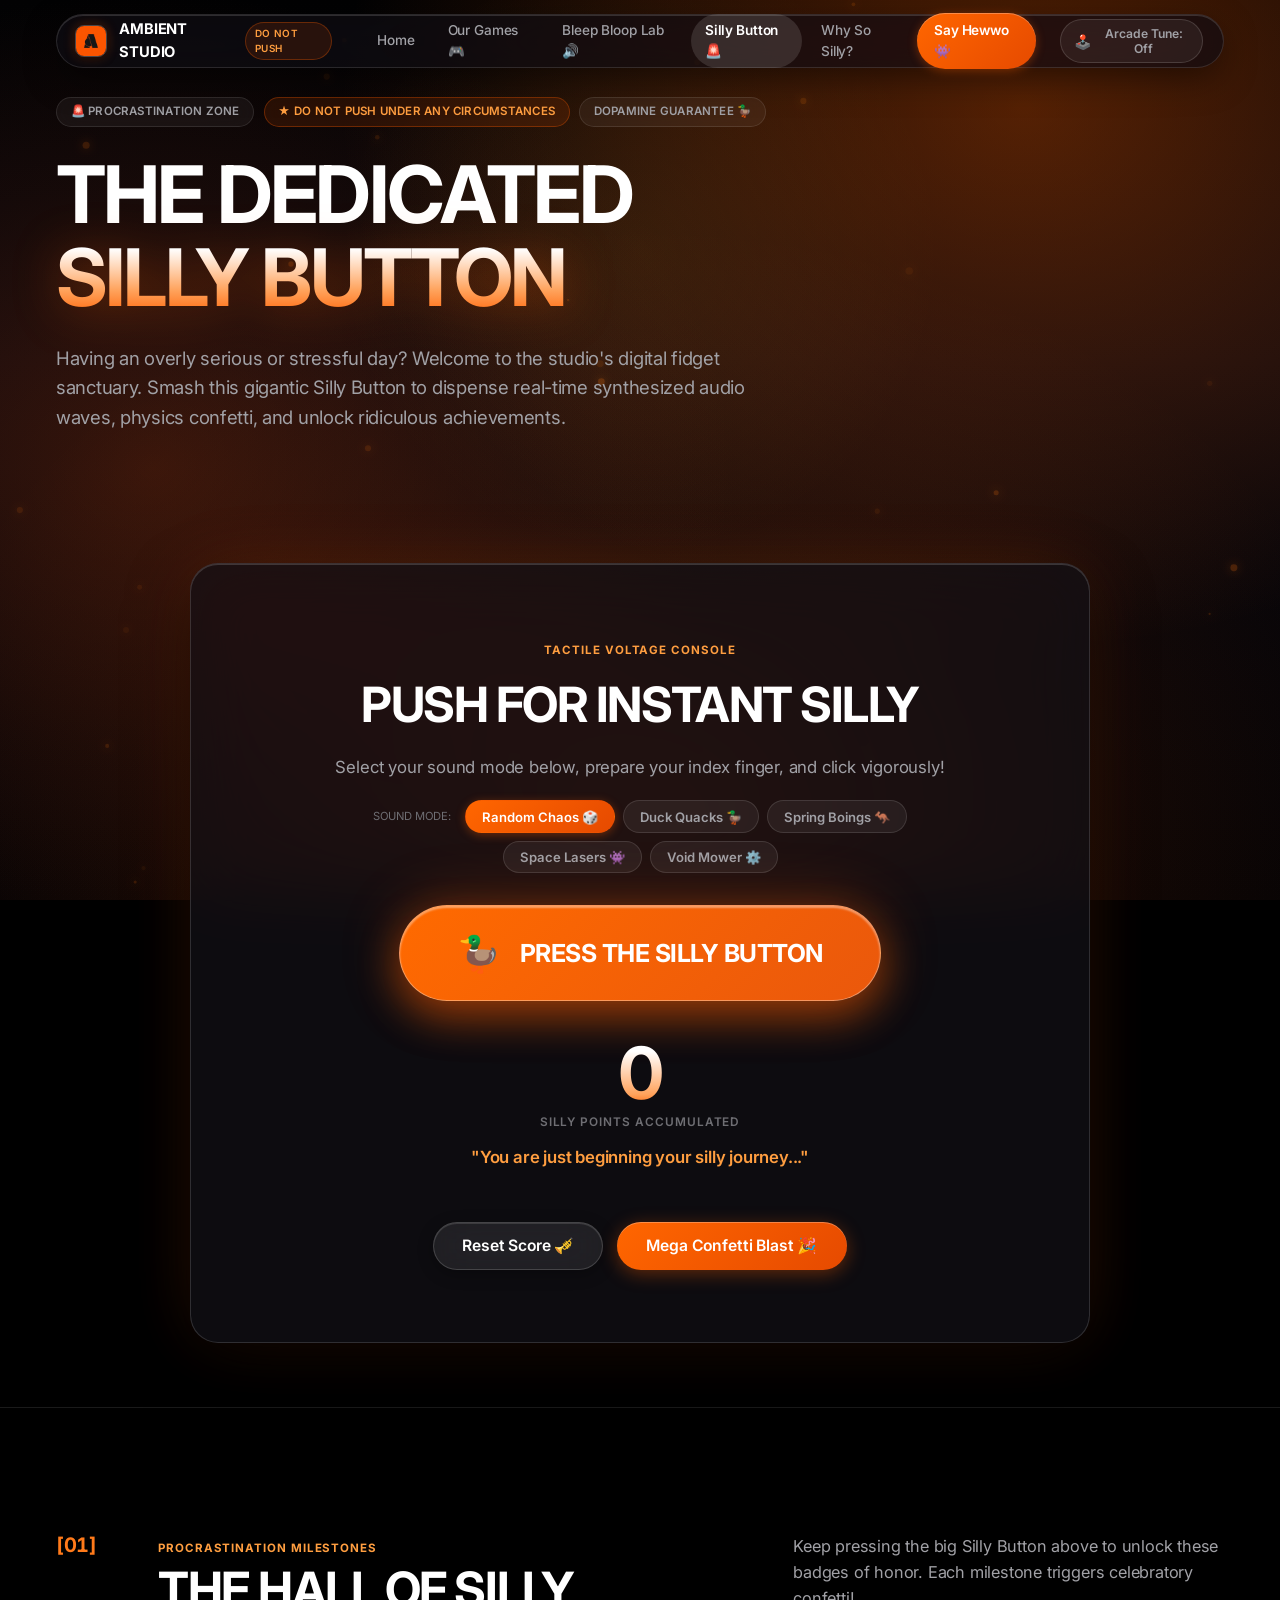
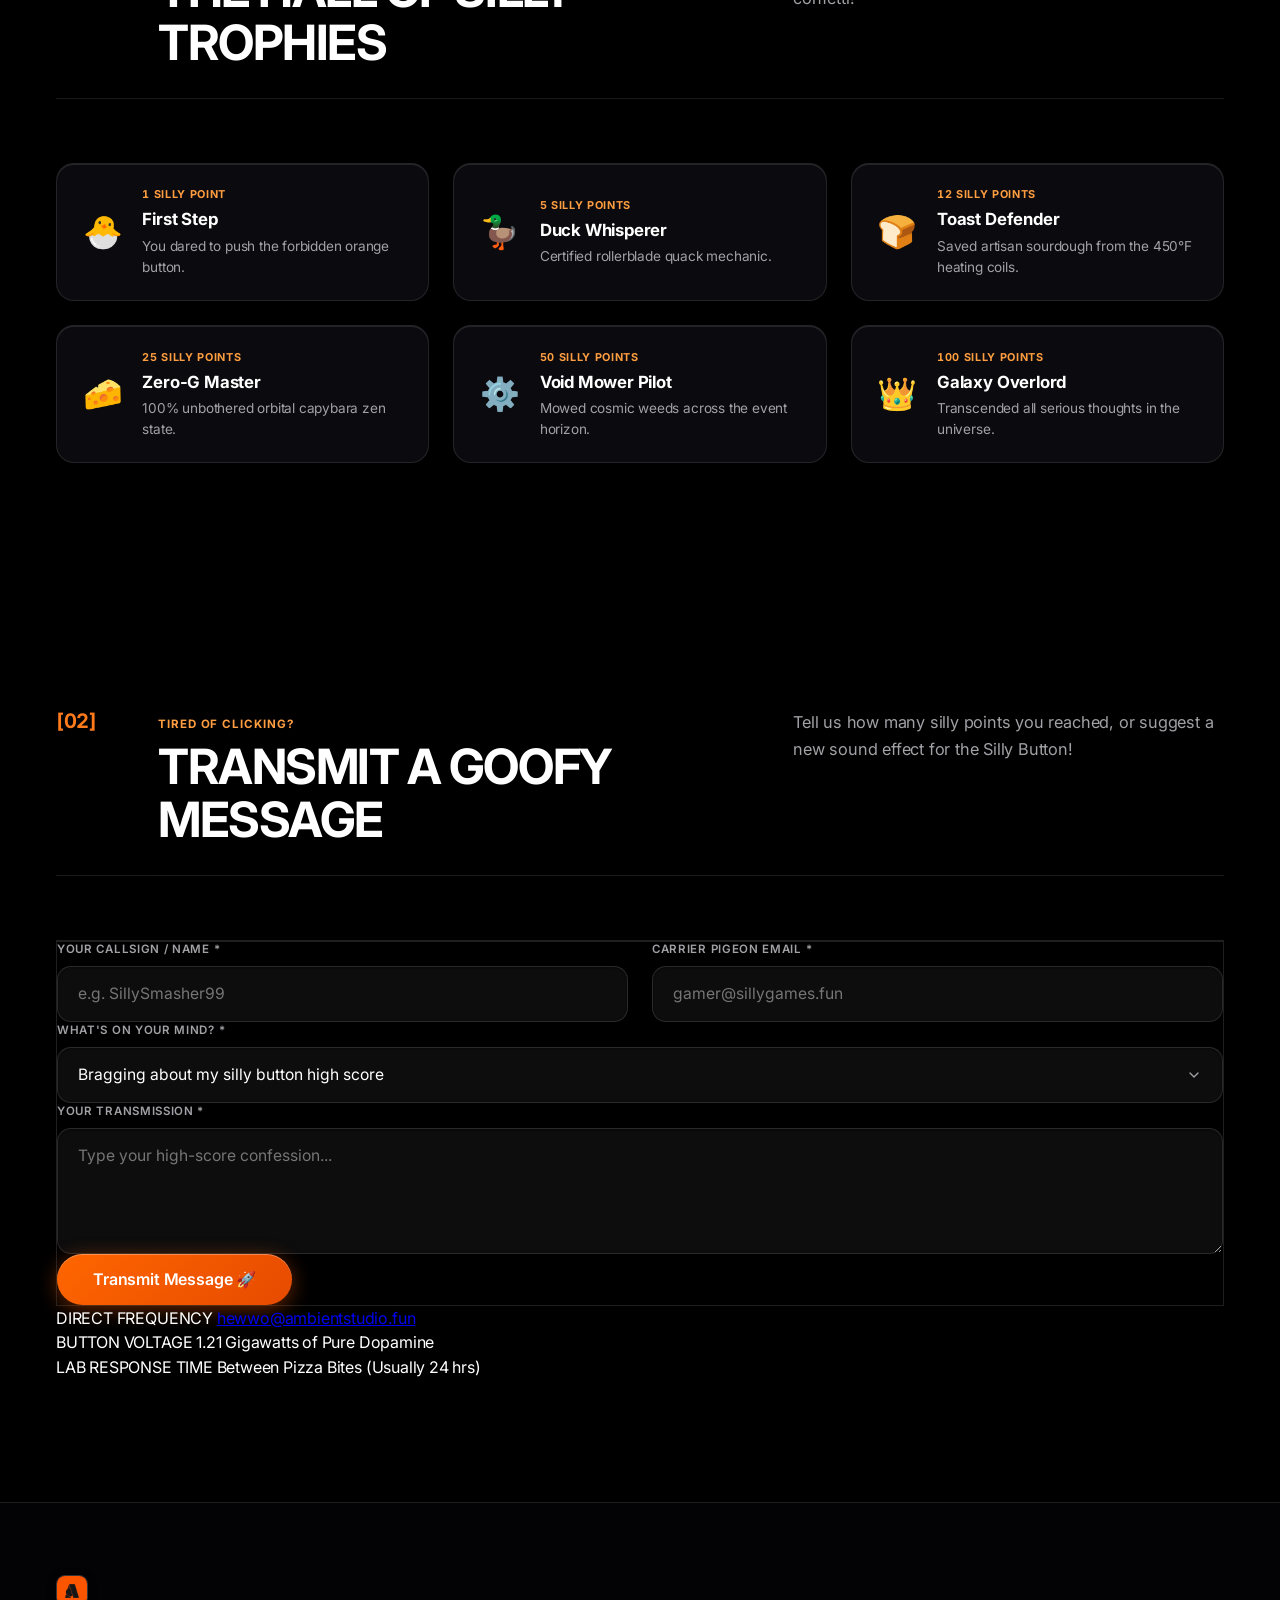
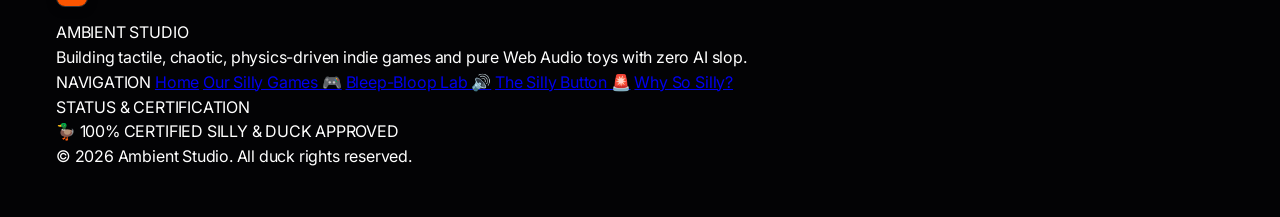
==== commit b1f154c2: "Redesign UI with Apple design language, frosted glass materials, and molten orange ambient atmospher" ====
--- a/button.html
+++ b/button.html
@@ -8,12 +8,12 @@
   <link rel="canonical" href="silly-button.html">
   <script>window.location.replace("silly-button.html");</script>
   
-  <!-- Google Fonts: Space Grotesk, Outfit, Silkscreen -->
+  <!-- Apple Pro Typography Stack (Inter + System HIG) -->
   <link rel="preconnect" href="https://fonts.googleapis.com">
   <link rel="preconnect" href="https://fonts.gstatic.com" crossorigin>
-  <link href="https://fonts.googleapis.com/css2?family=Outfit:wght@400;500;600;700;800;900&family=Silkscreen:wght@400;700&family=Space+Grotesk:wght@500;600;700;800&display=swap" rel="stylesheet">
+  <link href="https://fonts.googleapis.com/css2?family=Inter:wght@300;400;500;600;700;800;900&family=Outfit:wght@400;500;600;700;800;900&family=Silkscreen:wght@400;700&family=Space+Grotesk:wght@500;600;700;800&display=swap" rel="stylesheet">
   
-  <link rel="stylesheet" href="style.css?v=molten_arcade_unified_2026">
+  <link rel="stylesheet" href="style.css?v=apple_molten_2026">
   <link rel="icon" type="image/jpeg" href="assets/logo.jpg">
 </head>
 <body data-mode="arcade">
--- a/style.css
+++ b/style.css
@@ -1,49 +1,75 @@
 /* ==========================================================================
-   AMBIENT STUDIO — Silly Indie Gaming Studio
-   Black & Molten Orange Gradient Arcade Atmosphere
-   Typography: Titan One (Fun Bubbly Headlines), Fredoka (Friendly Body), Silkscreen (Arcade Pixel)
+   AMBIENT STUDIO — Apple Design Language Edition
+   Atmosphere: Obsidian Dark with Luminous Molten Orange Ambient Backing
+   Typography: Apple Human Interface Guidelines (SF Pro / Inter + System HIG)
+   Materials: Frosted Liquid Glass, Continuous Squircles, Specular Hairlines
    ========================================================================== */
 
 :root {
-  /* Color Palette */
-  --bg-pitch: #040404;
-  --bg-deep: #09080b;
-  --bg-surface: #100f14;
-  --bg-surface-elevated: #18171f;
+  /* --- Apple Pro Color System --- */
+  --bg-pitch: #000000;
+  --bg-deep: #050508;
+  --bg-subtle: #0d0c12;
   
+  /* Frosted Glass Materials */
+  --glass-material: rgba(18, 16, 22, 0.72);
+  --glass-material-elevated: rgba(26, 23, 32, 0.82);
+  --glass-material-subtle: rgba(255, 255, 255, 0.05);
+  --glass-material-hover: rgba(255, 255, 255, 0.09);
+  
+  /* Text & Labels (Apple HIG Grays) */
   --text-primary: #FFFFFF;
-  --text-secondary: #B2B2C0;
-  --text-muted: #9494A8;
-  
-  /* Molten Orange / Warm Amber Scales */
+  --text-secondary: #A1A1A6;
+  --text-muted: #6E6E73;
+  --text-dim: #48484A;
+
+  /* Molten Orange Luminous Palette */
   --orange-accent: #FF5E00;
   --orange-bright: #FF7A1A;
+  --orange-ember: #FF9E40;
   --orange-glow: #EA580C;
   --orange-deep: #C2410C;
   --orange-ochre: #9A3412;
   --orange-yellow: #FFAE19;
-  
-  --border-hairline: rgba(255, 255, 255, 0.08);
+  --orange-gold: #FFC043;
+
+  /* Specular Hairline Borders */
+  --border-hairline: rgba(255, 255, 255, 0.10);
   --border-subtle: rgba(255, 255, 255, 0.16);
-  --border-orange: rgba(255, 94, 0, 0.4);
-
-  /* Modern Creative Indie Typography Stack (Space Grotesk + Outfit) */
-  --font-display: 'Space Grotesk', -apple-system, BlinkMacSystemFont, sans-serif;
-  --font-body: 'Outfit', -apple-system, BlinkMacSystemFont, sans-serif;
-  --font-pixel: 'Space Grotesk', -apple-system, BlinkMacSystemFont, sans-serif;
-  --font-mono: 'Space Grotesk', monospace;
+  --border-specular: rgba(255, 255, 255, 0.22);
+  --border-orange: rgba(255, 122, 26, 0.35);
+  --border-orange-glow: rgba(255, 94, 0, 0.65);
+
+  /* Apple Pro Typographic Hierarchy */
+  --font-display: -apple-system, BlinkMacSystemFont, "SF Pro Display", "SF Pro", "Inter", sans-serif;
+  --font-body: -apple-system, BlinkMacSystemFont, "SF Pro Text", "SF Pro", "Inter", sans-serif;
+  --font-pixel: -apple-system, BlinkMacSystemFont, "SF Pro Display", "SF Pro", "Inter", sans-serif;
+  --font-mono: "SF Mono", "Space Grotesk", Menlo, Monaco, Consolas, monospace;
+
+  /* Radii (Apple Continuous Squircles & Pills) */
+  --radius-pill: 9999px;
+  --radius-hero-card: 28px;
+  --radius-card: 24px;
+  --radius-card-sm: 18px;
+  --radius-modal: 28px;
+  --radius-input: 14px;
+  --radius-badge: 9999px;
 
   /* Layout */
-  --container-max: 1360px;
-  --gutter: clamp(1.25rem, 4vw, 3.5rem);
-  --section-spacing: clamp(5rem, 10vw, 9.5rem);
-
-  /* Playful Springs */
-  --spring-bounce: cubic-bezier(0.34, 1.56, 0.64, 1);
+  --container-max: 1320px;
+  --gutter: clamp(1.25rem, 4.5vw, 3.5rem);
+  --section-spacing: clamp(5rem, 9.5vw, 9rem);
+
+  /* Apple Fluid Motion */
+  --apple-ease: cubic-bezier(0.16, 1, 0.3, 1);
+  --apple-spring: cubic-bezier(0.32, 0.72, 0, 1);
+  --spring-bounce: cubic-bezier(0.16, 1, 0.3, 1);
   --ease-out: cubic-bezier(0.16, 1, 0.3, 1);
 }
 
-/* Reset & Base */
+/* ==========================================================================
+   Reset & Base Styles
+   ========================================================================== */
 *, *::before, *::after {
   box-sizing: border-box;
   margin: 0;
@@ -56,14 +82,18 @@
   background-color: var(--bg-pitch);
   color: var(--text-primary);
   -webkit-font-smoothing: antialiased;
+  -moz-osx-font-smoothing: grayscale;
   -webkit-tap-highlight-color: transparent;
+  text-rendering: optimizeLegibility;
 }
 
 body {
   font-family: var(--font-body);
-  font-weight: 500;
-  line-height: 1.6;
+  font-weight: 400;
+  line-height: 1.55;
+  letter-spacing: -0.012em;
   background-color: var(--bg-pitch);
+  color: var(--text-primary);
   overflow-x: hidden;
   position: relative;
   min-height: 100vh;
@@ -72,33 +102,29 @@
 /* ==========================================================================
    Accessibility Utilities (WCAG AA/AAA Compliance)
    ========================================================================== */
-
-/* Skip to Main Content Link */
 .skip-to-content {
   position: absolute;
   top: -120px;
-  left: 1.25rem;
-  background: var(--orange-accent);
+  left: 1.5rem;
+  background: #FFFFFF;
   color: #000000 !important;
   font-family: var(--font-display);
-  font-weight: 800;
-  font-size: 0.95rem;
+  font-weight: 600;
+  font-size: 0.9rem;
   padding: 0.75rem 1.4rem;
-  border-radius: 8px;
-  border: 2px solid var(--orange-yellow);
+  border-radius: var(--radius-pill);
   z-index: 100000;
   text-decoration: none;
-  box-shadow: 0 4px 20px rgba(0, 0, 0, 0.9);
-  transition: top 0.2s ease;
+  box-shadow: 0 8px 30px rgba(0, 0, 0, 0.8), 0 0 0 2px var(--orange-bright);
+  transition: top 0.25s var(--apple-ease);
 }
 
 .skip-to-content:focus {
   top: 1.25rem;
-  outline: 3px solid #FFFFFF;
+  outline: 3px solid var(--orange-bright);
   outline-offset: 3px;
 }
 
-/* Screen Reader Only Utility */
 .sr-only {
   position: absolute !important;
   width: 1px !important;
@@ -111,14 +137,12 @@
   border: 0 !important;
 }
 
-/* Hidden Utility */
 .hidden {
   display: none !important;
 }
 
-/* Unmistakable Focus Visible Ring */
 :focus-visible {
-  outline: 2px solid var(--orange-yellow) !important;
+  outline: 2px solid var(--orange-bright) !important;
   outline-offset: 3px !important;
 }
 
@@ -127,22 +151,41 @@
 input:focus-visible,
 select:focus-visible,
 textarea:focus-visible {
-  outline: 2px solid var(--orange-yellow) !important;
+  outline: 2px solid var(--orange-bright) !important;
   outline-offset: 3px !important;
 }
 
-/* Black & Orange Gradient Mesh */
+/* ==========================================================================
+   Molten Orange Ambient Atmosphere
+   ========================================================================== */
 .ambient-gradient-mesh {
   position: fixed;
   inset: 0;
   pointer-events: none;
   z-index: 0;
   background: 
-    radial-gradient(circle 950px at 78% 18%, rgba(255, 94, 0, 0.28) 0%, rgba(234, 88, 12, 0.12) 40%, transparent 75%),
-    radial-gradient(circle 750px at 12% 58%, rgba(194, 65, 12, 0.22) 0%, transparent 65%),
-    radial-gradient(circle 850px at 50% 92%, rgba(255, 122, 26, 0.16) 0%, transparent 70%),
-    linear-gradient(180deg, #040404 0%, #0c0908 45%, #040404 100%);
+    radial-gradient(ellipse 950px 750px at 80% 12%, rgba(255, 94, 0, 0.32) 0%, rgba(234, 88, 12, 0.16) 38%, transparent 72%),
+    radial-gradient(ellipse 850px 700px at 12% 52%, rgba(194, 65, 12, 0.26) 0%, rgba(154, 52, 18, 0.10) 42%, transparent 68%),
+    radial-gradient(ellipse 1000px 800px at 50% 92%, rgba(255, 122, 26, 0.22) 0%, rgba(234, 88, 12, 0.08) 45%, transparent 75%),
+    radial-gradient(circle 500px at 50% 28%, rgba(255, 174, 25, 0.09) 0%, transparent 60%),
+    linear-gradient(180deg, #020203 0%, #09070c 40%, #030204 100%);
   transition: opacity 0.8s ease;
+  animation: ambientLavaPulse 24s infinite alternate ease-in-out;
+}
+
+@keyframes ambientLavaPulse {
+  0% {
+    transform: scale(1) translate(0, 0);
+    opacity: 0.95;
+  }
+  50% {
+    transform: scale(1.04) translate(-1%, 1.5%);
+    opacity: 1;
+  }
+  100% {
+    transform: scale(1) translate(1%, -1%);
+    opacity: 0.95;
+  }
 }
 
 .ambient-canvas {
@@ -153,7 +196,7 @@
   height: 100vh;
   pointer-events: none;
   z-index: 1;
-  opacity: 0.55;
+  opacity: 0.45;
   mix-blend-mode: screen;
 }
 
@@ -173,34 +216,48 @@
 }
 
 .mono {
-  font-family: var(--font-pixel);
+  font-family: var(--font-mono);
   font-size: 0.85em;
-  letter-spacing: 0.04em;
+  letter-spacing: -0.01em;
 }
 
 /* ==========================================================================
-   Header & Navigation
+   Header & Navigation (Apple Floating Glass Bar)
    ========================================================================== */
 .studio-header {
   position: fixed;
-  top: 0;
+  top: 14px;
   left: 0;
+  right: 0;
   width: 100%;
-  z-index: 100;
-  padding: 1.15rem var(--gutter);
-  background: rgba(4, 4, 4, 0.85);
-  backdrop-filter: blur(16px);
-  -webkit-backdrop-filter: blur(16px);
-  border-bottom: 2px solid rgba(255, 94, 0, 0.15);
+  z-index: 1000;
+  padding: 0 var(--gutter);
+  pointer-events: none;
+  transition: top 0.3s var(--apple-ease);
 }
 
 .header-inner {
   max-width: var(--container-max);
   margin: 0 auto;
+  height: 54px;
+  padding: 0 1.25rem 0 0.85rem;
   display: flex;
   align-items: center;
   justify-content: space-between;
-  gap: 2rem;
+  gap: 1.5rem;
+  background: rgba(14, 13, 18, 0.72);
+  backdrop-filter: blur(28px) saturate(190%);
+  -webkit-backdrop-filter: blur(28px) saturate(190%);
+  border: 1px solid rgba(255, 255, 255, 0.12);
+  border-radius: var(--radius-pill);
+  box-shadow: 0 12px 36px -6px rgba(0, 0, 0, 0.55), inset 0 1px 0 rgba(255, 255, 255, 0.14);
+  pointer-events: auto;
+  transition: border-color 0.25s ease, box-shadow 0.25s ease;
+}
+
+.header-inner:hover {
+  border-color: rgba(255, 255, 255, 0.18);
+  box-shadow: 0 16px 42px -6px rgba(0, 0, 0, 0.65), 0 0 35px -10px rgba(255, 94, 0, 0.2), inset 0 1px 0 rgba(255, 255, 255, 0.18);
 }
 
 .brand-link {
@@ -209,152 +266,149 @@
   gap: 0.75rem;
   text-decoration: none;
   color: var(--text-primary);
+  padding: 0.2rem 0.5rem 0.2rem 0.3rem;
+  border-radius: var(--radius-pill);
+  transition: opacity 0.2s ease;
+}
+
+.brand-link:hover {
+  opacity: 0.9;
 }
 
 .brand-logo-img {
-  width: 36px;
-  height: 36px;
-  border-radius: 8px;
+  width: 32px;
+  height: 32px;
+  border-radius: 9px;
   object-fit: cover;
-  border: 2px solid var(--orange-bright);
-  box-shadow: 0 0 14px rgba(255, 94, 0, 0.45);
-  transition: transform 0.25s var(--spring-bounce);
+  border: 1px solid rgba(255, 255, 255, 0.25);
+  box-shadow: 0 2px 10px rgba(0, 0, 0, 0.4), 0 0 12px rgba(255, 94, 0, 0.3);
+  transition: transform 0.25s var(--apple-spring);
   flex-shrink: 0;
 }
 
 .brand-link:hover .brand-logo-img {
-  transform: rotate(-6deg) scale(1.12);
+  transform: scale(1.08);
 }
 
 .brand-title {
   font-family: var(--font-display);
-  font-size: 1.25rem;
+  font-size: 0.92rem;
+  font-weight: 700;
+  letter-spacing: -0.015em;
+  color: #FFFFFF;
+}
+
+.brand-tag {
+  font-family: var(--font-body);
+  font-size: 0.62rem;
+  font-weight: 600;
+  color: var(--orange-ember);
+  background: rgba(255, 94, 0, 0.12);
+  border: 1px solid rgba(255, 94, 0, 0.3);
+  padding: 0.15rem 0.55rem;
+  border-radius: var(--radius-pill);
   letter-spacing: 0.04em;
-  color: #FFFFFF;
-  text-shadow: 0 2px 8px rgba(255, 94, 0, 0.4);
-}
-
-.brand-tag {
-  font-family: var(--font-pixel);
-  font-size: 0.62rem;
-  color: var(--orange-yellow);
-  background: rgba(255, 174, 25, 0.15);
-  border: 1px solid rgba(255, 174, 25, 0.4);
-  padding: 0.2rem 0.5rem;
-  border-radius: 4px;
-}
-
-.studio-telemetry {
-  display: flex;
-  align-items: center;
-  gap: 1.25rem;
-  font-family: var(--font-pixel);
-  font-size: 0.7rem;
-  color: var(--text-secondary);
-}
-
-.telemetry-pill {
-  display: inline-flex;
-  align-items: center;
-  gap: 0.5rem;
-}
-
-.telemetry-dot {
-  width: 8px;
-  height: 8px;
-  border-radius: 50%;
-  background-color: var(--orange-bright);
-  box-shadow: 0 0 10px var(--orange-accent);
-  animation: dotFlash 1.6s infinite ease-in-out;
-}
-
-@keyframes dotFlash {
-  0%, 100% { opacity: 0.3; transform: scale(0.9); }
-  50% { opacity: 1; transform: scale(1.2); }
-}
-
-.telemetry-time {
-  color: var(--orange-yellow);
 }
 
 .nav-links {
   display: flex;
   align-items: center;
-  gap: 1.5rem;
+  gap: 0.35rem;
 }
 
 .nav-anchor {
   text-decoration: none;
   color: var(--text-secondary);
   font-family: var(--font-body);
-  font-size: 0.95rem;
-  font-weight: 700;
-  transition: color 0.2s ease, transform 0.2s var(--spring-bounce);
-  display: inline-block;
+  font-size: 0.85rem;
+  font-weight: 500;
+  letter-spacing: -0.01em;
+  padding: 0.4rem 0.85rem;
+  border-radius: var(--radius-pill);
+  transition: color 0.18s ease, background 0.18s ease, transform 0.18s var(--apple-ease);
+  display: inline-flex;
+  align-items: center;
 }
 
 .nav-anchor:hover {
-  color: var(--orange-bright);
-  transform: translateY(-2px);
+  color: #FFFFFF;
+  background: rgba(255, 255, 255, 0.08);
+}
+
+.nav-anchor-active {
+  color: #FFFFFF !important;
+  background: rgba(255, 255, 255, 0.12) !important;
+  font-weight: 600;
+  border-bottom: none !important;
 }
 
 .nav-anchor-primary {
-  color: #000;
-  background: var(--orange-accent);
-  padding: 0.4rem 1rem;
-  border-radius: 8px;
-  font-weight: 800;
-  border: 2px solid var(--orange-bright);
-  box-shadow: 0 4px 12px rgba(255, 94, 0, 0.3);
+  color: #FFFFFF !important;
+  background: linear-gradient(135deg, #FF6600 0%, #E64A00 100%) !important;
+  padding: 0.42rem 1.05rem;
+  border-radius: var(--radius-pill);
+  font-weight: 600;
+  box-shadow: 0 2px 10px rgba(255, 94, 0, 0.35), inset 0 1px 0 rgba(255, 255, 255, 0.28);
+  border: none !important;
 }
 
 .nav-anchor-primary:hover {
-  color: #000;
-  background: var(--orange-bright);
-  transform: translateY(-2px) scale(1.05);
-}
-
-/* Sound Button */
+  color: #FFFFFF !important;
+  background: linear-gradient(135deg, #FF771A 0%, #F55500 100%) !important;
+  transform: scale(1.03);
+  box-shadow: 0 4px 14px rgba(255, 94, 0, 0.5), inset 0 1px 0 rgba(255, 255, 255, 0.35);
+}
+
+.header-controls {
+  display: flex;
+  align-items: center;
+  gap: 0.65rem;
+}
+
+/* Sound Button (Apple Control Pill) */
 .sound-toggle-btn {
   display: inline-flex;
   align-items: center;
-  gap: 0.5rem;
-  background: var(--bg-surface);
-  border: 2px solid var(--border-orange);
-  color: var(--text-primary);
-  padding: 0.5rem 1rem;
-  font-family: var(--font-pixel);
-  font-size: 0.68rem;
+  gap: 0.45rem;
+  background: rgba(255, 255, 255, 0.06);
+  border: 1px solid rgba(255, 255, 255, 0.14);
+  color: var(--text-secondary);
+  padding: 0.38rem 0.85rem;
+  font-family: var(--font-body);
+  font-size: 0.76rem;
+  font-weight: 600;
   cursor: pointer;
-  border-radius: 8px;
-  transition: all 0.2s ease;
+  border-radius: var(--radius-pill);
+  transition: all 0.2s var(--apple-ease);
+  user-select: none;
 }
 
 .sound-toggle-btn:hover {
-  border-color: var(--orange-bright);
-  background: var(--bg-surface-elevated);
+  background: rgba(255, 255, 255, 0.12);
+  color: #FFFFFF;
+  border-color: rgba(255, 255, 255, 0.25);
 }
 
 .sound-toggle-btn.playing {
-  border-color: var(--orange-bright);
-  color: var(--orange-yellow);
-  background: rgba(255, 94, 0, 0.2);
-}
-
-.header-controls {
-  display: flex;
-  align-items: center;
-  gap: 0.75rem;
+  border-color: rgba(255, 122, 26, 0.6);
+  color: var(--orange-ember);
+  background: rgba(255, 94, 0, 0.16);
+  box-shadow: 0 0 14px rgba(255, 94, 0, 0.3);
+}
+
+.sound-emoji {
+  font-size: 0.88rem;
+  display: inline-block;
 }
 
 /* Mobile Navigation Hamburger Button */
 .mobile-nav-toggle {
   display: none;
-  background: var(--bg-surface);
-  border: 2px solid var(--border-orange);
-  width: 42px;
-  height: 42px;
-  border-radius: 8px;
+  background: rgba(255, 255, 255, 0.06);
+  border: 1px solid rgba(255, 255, 255, 0.14);
+  width: 40px;
+  height: 40px;
+  border-radius: var(--radius-pill);
   cursor: pointer;
   padding: 0;
   position: relative;
@@ -366,13 +420,13 @@
 }
 
 .mobile-nav-toggle:hover {
-  border-color: var(--orange-bright);
-  background: var(--bg-surface-elevated);
+  background: rgba(255, 255, 255, 0.12);
+  border-color: rgba(255, 255, 255, 0.25);
 }
 
 .hamburger-box {
-  width: 20px;
-  height: 14px;
+  width: 18px;
+  height: 12px;
   position: relative;
   display: block;
 }
@@ -380,31 +434,28 @@
 .hamburger-inner,
 .hamburger-inner::before,
 .hamburger-inner::after {
-  width: 20px;
-  height: 2px;
-  background-color: var(--orange-bright);
+  width: 18px;
+  height: 1.8px;
+  background-color: #FFFFFF;
   border-radius: 2px;
   position: absolute;
   left: 0;
-  transition: transform 0.22s cubic-bezier(0.16, 1, 0.3, 1), background-color 0.2s ease;
+  transition: transform 0.22s var(--apple-ease), background-color 0.2s ease;
 }
 
 .hamburger-inner {
   top: 50%;
-  left: 0;
   transform: translateY(-50%);
 }
 
 .hamburger-inner::before {
   content: '';
-  top: -6px;
-  left: 0;
+  top: -5px;
 }
 
 .hamburger-inner::after {
   content: '';
-  bottom: -6px;
-  left: 0;
+  bottom: -5px;
 }
 
 .mobile-nav-toggle.open .hamburger-inner {
@@ -412,22 +463,20 @@
 }
 
 .mobile-nav-toggle.open .hamburger-inner::before {
-  transform: translateY(6px) rotate(45deg);
-  background-color: #FFFFFF;
+  transform: translateY(5px) rotate(45deg);
 }
 
 .mobile-nav-toggle.open .hamburger-inner::after {
-  transform: translateY(-6px) rotate(-45deg);
-  background-color: #FFFFFF;
+  transform: translateY(-5px) rotate(-45deg);
 }
 
 .mobile-nav-backdrop {
   position: fixed;
   inset: 0;
-  top: 66px;
-  background: rgba(0, 0, 0, 0.75);
-  backdrop-filter: blur(6px);
-  -webkit-backdrop-filter: blur(6px);
+  top: 76px;
+  background: rgba(0, 0, 0, 0.7);
+  backdrop-filter: blur(16px);
+  -webkit-backdrop-filter: blur(16px);
   z-index: 98;
   opacity: 0;
   pointer-events: none;
@@ -439,20 +488,98 @@
   pointer-events: auto;
 }
 
-.silly-wiggle-hover:hover {
-  animation: sillyWiggle 0.35s ease-in-out infinite alternate;
-}
-
-@keyframes sillyWiggle {
-  0% { transform: rotate(-3deg); }
-  100% { transform: rotate(3deg); }
-}
-
 /* ==========================================================================
-   Hero Section
+   Apple Buttons & Interactive Controls
+   ========================================================================== */
+.btn-bouncy {
+  transition: transform 0.22s var(--apple-spring), box-shadow 0.22s ease, background 0.2s ease;
+  cursor: pointer;
+  user-select: none;
+}
+
+.btn-bouncy:hover {
+  transform: scale(1.02);
+}
+
+.btn-bouncy:active {
+  transform: scale(0.97);
+}
+
+/* Primary Pill Button */
+.btn-primary {
+  display: inline-flex;
+  align-items: center;
+  justify-content: center;
+  gap: 0.65rem;
+  background: linear-gradient(135deg, #FF6600 0%, #E64A00 100%);
+  color: #FFFFFF !important;
+  font-family: var(--font-body);
+  font-weight: 600;
+  font-size: 0.98rem;
+  letter-spacing: -0.01em;
+  padding: 0.85rem 1.85rem;
+  text-decoration: none;
+  border: none;
+  border-radius: var(--radius-pill);
+  box-shadow: 0 4px 18px rgba(255, 94, 0, 0.35), inset 0 1px 0 rgba(255, 255, 255, 0.28);
+}
+
+.btn-primary:hover {
+  background: linear-gradient(135deg, #FF771A 0%, #F05500 100%);
+  box-shadow: 0 6px 26px rgba(255, 94, 0, 0.5), inset 0 1px 0 rgba(255, 255, 255, 0.35);
+}
+
+.btn-primary:active {
+  box-shadow: 0 2px 8px rgba(255, 94, 0, 0.3), inset 0 1px 0 rgba(255, 255, 255, 0.2);
+}
+
+/* Secondary Frosted Glass Button */
+.btn-secondary {
+  display: inline-flex;
+  align-items: center;
+  justify-content: center;
+  gap: 0.65rem;
+  background: rgba(255, 255, 255, 0.08);
+  color: #FFFFFF !important;
+  font-family: var(--font-body);
+  font-size: 0.98rem;
+  font-weight: 600;
+  letter-spacing: -0.01em;
+  padding: 0.85rem 1.75rem;
+  text-decoration: none;
+  border: 1px solid rgba(255, 255, 255, 0.16);
+  border-radius: var(--radius-pill);
+  backdrop-filter: blur(20px);
+  -webkit-backdrop-filter: blur(20px);
+  box-shadow: 0 4px 16px rgba(0, 0, 0, 0.3), inset 0 1px 0 rgba(255, 255, 255, 0.12);
+}
+
+.btn-secondary:hover {
+  background: rgba(255, 255, 255, 0.14);
+  border-color: rgba(255, 255, 255, 0.28);
+  box-shadow: 0 6px 22px rgba(0, 0, 0, 0.4), inset 0 1px 0 rgba(255, 255, 255, 0.2);
+}
+
+.btn-icon {
+  font-size: 1.15rem;
+}
+
+.boop-counter-badge {
+  font-family: var(--font-body);
+  font-size: 0.72rem;
+  font-weight: 600;
+  padding: 0.2rem 0.65rem;
+  background: rgba(255, 94, 0, 0.2);
+  color: var(--orange-ember);
+  border-radius: var(--radius-pill);
+  border: 1px solid rgba(255, 94, 0, 0.35);
+}
+
+/* ==========================================================================
+   Hero Section (Apple Keynote Product Aesthetics)
    ========================================================================== */
 .hero-section {
-  padding-top: clamp(8.5rem, 14vw, 12rem);
+  padding-top: clamp(8.5rem, 14vw, 11.5rem);
   padding-bottom: var(--section-spacing);
   position: relative;
 }
@@ -460,40 +587,41 @@
 .hero-meta-row {
   display: grid;
   grid-template-columns: repeat(3, 1fr);
-  gap: 1.5rem;
+  gap: 1.25rem;
   padding-bottom: 2rem;
-  border-bottom: 2px solid rgba(255, 94, 0, 0.15);
-  margin-bottom: clamp(2.5rem, 4vw, 3.5rem);
+  border-bottom: 1px solid var(--border-hairline);
+  margin-bottom: clamp(2.5rem, 4.5vw, 3.8rem);
 }
 
 .meta-item {
   display: flex;
   flex-direction: column;
-  gap: 0.3rem;
+  gap: 0.25rem;
 }
 
 .meta-label {
-  font-family: var(--font-display);
-  font-size: 0.74rem;
-  font-weight: 700;
-  color: var(--orange-yellow);
-  letter-spacing: 0.12em;
+  font-family: var(--font-body);
+  font-size: 0.72rem;
+  font-weight: 600;
+  color: var(--orange-ember);
+  letter-spacing: 0.08em;
   text-transform: uppercase;
 }
 
 .meta-val {
   font-family: var(--font-body);
-  font-size: 1.05rem;
-  font-weight: 700;
+  font-size: 0.98rem;
+  font-weight: 600;
   color: var(--text-primary);
+  letter-spacing: -0.01em;
 }
 
 .silly-badge-row {
   display: flex;
   align-items: center;
   flex-wrap: wrap;
-  gap: 0.75rem;
-  margin-bottom: 1.5rem;
+  gap: 0.6rem;
+  margin-bottom: 1.6rem;
 }
 
 .hero-logo-badge {
@@ -503,36 +631,39 @@
 }
 
 .hero-logo-img {
-  width: 42px;
-  height: 42px;
+  width: 36px;
+  height: 36px;
   border-radius: 10px;
   object-fit: cover;
-  border: 2px solid var(--orange-bright);
-  box-shadow: 0 4px 16px rgba(255, 94, 0, 0.4);
-  transition: transform 0.25s var(--spring-bounce);
+  border: 1px solid rgba(255, 255, 255, 0.25);
+  box-shadow: 0 4px 14px rgba(0, 0, 0, 0.5), 0 0 16px rgba(255, 94, 0, 0.3);
+  transition: transform 0.25s var(--apple-spring);
   cursor: pointer;
 }
 
 .hero-logo-img:hover {
-  transform: scale(1.18) rotate(4deg);
-}
-
+  transform: scale(1.12);
+}
+
+/* Apple Pill Badges */
 .silly-badge {
-  font-family: var(--font-pixel);
-  font-size: 0.68rem;
-  padding: 0.35rem 0.75rem;
-  border: 1px solid var(--border-subtle);
-  border-radius: 4px;
-  background: rgba(255, 255, 255, 0.04);
+  font-family: var(--font-body);
+  font-size: 0.72rem;
+  font-weight: 600;
+  padding: 0.32rem 0.85rem;
+  border: 1px solid var(--border-hairline);
+  border-radius: var(--radius-pill);
+  background: rgba(255, 255, 255, 0.05);
   color: var(--text-secondary);
-  letter-spacing: 0.04em;
+  letter-spacing: 0.02em;
   display: inline-flex;
   align-items: center;
+  backdrop-filter: blur(12px);
 }
 
 .silly-badge-orange {
-  border-color: var(--orange-accent);
-  color: var(--orange-yellow);
+  border-color: rgba(255, 94, 0, 0.32);
+  color: var(--orange-ember);
   background: rgba(255, 94, 0, 0.12);
 }
 
@@ -542,112 +673,42 @@
 
 .hero-title {
   font-family: var(--font-display);
-  font-size: clamp(2.6rem, 5.8vw, 5.4rem);
-  line-height: 1.15;
-  letter-spacing: -0.01em;
+  font-size: clamp(2.6rem, 6.2vw, 5.2rem);
+  font-weight: 700;
+  line-height: 1.05;
+  letter-spacing: -0.035em;
   text-transform: uppercase;
-  margin-bottom: 1.75rem;
+  margin-bottom: 1.5rem;
 }
 
 .title-line {
   display: block;
 }
 
+/* Apple Pro Molten Heading Gradient */
 .title-gradient {
-  background: linear-gradient(135deg, #FFFFFF 0%, #FFAE19 40%, #FF5E00 75%, #C2410C 100%);
+  background: linear-gradient(180deg, #FFFFFF 15%, #FFA25B 65%, #FF5E00 100%);
   -webkit-background-clip: text;
   -webkit-text-fill-color: transparent;
-  filter: drop-shadow(0 4px 15px rgba(255, 94, 0, 0.3));
+  filter: drop-shadow(0 4px 24px rgba(255, 94, 0, 0.35));
 }
 
 .hero-subtext {
   max-width: 720px;
   font-family: var(--font-body);
-  font-size: clamp(1.1rem, 1.45vw, 1.35rem);
+  font-size: clamp(1.08rem, 1.45vw, 1.28rem);
   color: var(--text-secondary);
-  font-weight: 500;
-  line-height: 1.65;
+  font-weight: 400;
+  line-height: 1.6;
+  letter-spacing: -0.015em;
 }
 
 .hero-actions-row {
   display: flex;
   align-items: center;
   flex-wrap: wrap;
-  gap: 1.5rem;
-  margin-bottom: clamp(3rem, 6vw, 5rem);
-}
-
-/* Playful Bounce Buttons */
-.btn-bouncy {
-  transition: transform 0.18s var(--spring-bounce), box-shadow 0.18s ease;
-  cursor: pointer;
-}
-
-.btn-bouncy:hover {
-  transform: translateY(-3px) scale(1.03);
-}
-
-.btn-bouncy:active {
-  transform: translateY(3px) scale(0.96);
-}
-
-.btn-primary {
-  display: inline-flex;
-  align-items: center;
-  gap: 0.85rem;
-  background: linear-gradient(135deg, #FF6A00 0%, #EA580C 100%);
-  color: #000000;
-  font-family: var(--font-body);
-  font-weight: 800;
-  font-size: 1.1rem;
-  letter-spacing: 0.02em;
-  padding: 1.1rem 2.2rem;
-  text-decoration: none;
-  border: 3px solid #FFAE19;
-  border-radius: 12px;
-  box-shadow: 0 6px 0 #9A3412, 0 12px 28px rgba(255, 94, 0, 0.4);
-}
-
-.btn-primary:hover {
-  box-shadow: 0 8px 0 #9A3412, 0 16px 36px rgba(255, 94, 0, 0.55);
-}
-
-.btn-primary:active {
-  box-shadow: 0 1px 0 #9A3412, 0 4px 12px rgba(255, 94, 0, 0.4);
-}
-
-.btn-icon {
-  font-size: 1.3rem;
-}
-
-.btn-secondary {
-  display: inline-flex;
-  align-items: center;
-  gap: 0.85rem;
-  background: var(--bg-surface);
-  color: var(--text-primary);
-  font-family: var(--font-body);
-  font-size: 1rem;
-  font-weight: 700;
-  padding: 1.1rem 1.8rem;
-  text-decoration: none;
-  border: 2px solid var(--border-orange);
-  border-radius: 12px;
-  box-shadow: 0 4px 0 rgba(255, 94, 0, 0.3);
-}
-
-.btn-secondary:hover {
-  border-color: var(--orange-bright);
-  background: rgba(255, 94, 0, 0.12);
-}
-
-.boop-counter-badge {
-  font-family: var(--font-pixel);
-  font-size: 0.7rem;
-  padding: 0.25rem 0.65rem;
-  background: rgba(255, 94, 0, 0.25);
-  color: var(--orange-yellow);
-  border-radius: 8px;
+  gap: 1.25rem;
+  margin-bottom: clamp(3rem, 6vw, 4.5rem);
 }
 
 .hero-status-stat {
@@ -659,27 +720,30 @@
 
 .stat-number {
   font-family: var(--font-display);
-  font-size: 2.3rem;
+  font-size: 2.1rem;
+  font-weight: 700;
   line-height: 1;
   color: var(--text-primary);
+  font-variant-numeric: tabular-nums;
+  letter-spacing: -0.02em;
 }
 
 .stat-number small {
-  font-size: 1rem;
-  font-family: var(--font-body);
-  font-weight: 800;
+  font-size: 0.95rem;
+  font-weight: 600;
   color: var(--orange-bright);
   margin-left: 0.4rem;
 }
 
 .stat-caption {
-  font-family: var(--font-pixel);
-  font-size: 0.65rem;
+  font-family: var(--font-body);
+  font-size: 0.72rem;
   color: var(--text-muted);
-  letter-spacing: 0.04em;
-}
-
-/* Hero Featured Game Frame */
+  letter-spacing: -0.01em;
+  margin-top: 0.2rem;
+}
+
+/* Hero Showcase Enclosure (Apple Vision / Studio Display Frame) */
 .hero-heroic-visual {
   width: 100%;
 }
@@ -689,53 +753,66 @@
   width: 100%;
   aspect-ratio: 16 / 9;
   overflow: hidden;
-  border: 3px solid var(--orange-bright);
-  background: #000;
-  border-radius: 14px;
-  box-shadow: 0 16px 40px rgba(255, 94, 0, 0.25);
+  border: 1px solid rgba(255, 255, 255, 0.16);
+  background: #020203;
+  border-radius: var(--radius-hero-card);
+  box-shadow: 0 24px 60px rgba(0, 0, 0, 0.7), 0 0 70px -20px rgba(255, 94, 0, 0.35), inset 0 1px 0 rgba(255, 255, 255, 0.2);
+  transition: border-color 0.3s ease, box-shadow 0.3s ease;
+}
+
+.visual-frame:hover {
+  border-color: rgba(255, 122, 26, 0.4);
+  box-shadow: 0 32px 80px rgba(0, 0, 0, 0.8), 0 0 90px -15px rgba(255, 94, 0, 0.45), inset 0 1px 0 rgba(255, 255, 255, 0.3);
 }
 
 .featured-img {
   width: 100%;
   height: 100%;
   object-fit: cover;
-  transition: transform 0.8s var(--ease-out);
+  transition: transform 0.8s var(--apple-ease);
 }
 
 .visual-frame:hover .featured-img {
-  transform: scale(1.03);
+  transform: scale(1.025);
 }
 
 .visual-overlay {
   position: absolute;
   inset: 0;
-  background: linear-gradient(180deg, transparent 40%, rgba(4, 4, 4, 0.9) 100%);
+  background: linear-gradient(180deg, transparent 40%, rgba(0, 0, 0, 0.82) 100%);
   pointer-events: none;
 }
 
 .visual-badge {
   position: absolute;
-  bottom: 2rem;
-  left: 2rem;
-  display: flex;
-  align-items: baseline;
-  gap: 1.25rem;
-  font-family: var(--font-pixel);
+  bottom: 1.75rem;
+  left: 1.75rem;
+  display: flex;
+  align-items: center;
+  gap: 1rem;
+  font-family: var(--font-body);
+  font-size: 0.78rem;
+  color: var(--text-primary);
+  background: rgba(14, 13, 18, 0.78);
+  backdrop-filter: blur(24px) saturate(190%);
+  -webkit-backdrop-filter: blur(24px) saturate(190%);
+  padding: 0.65rem 1.25rem;
+  border: 1px solid rgba(255, 255, 255, 0.15);
+  border-radius: var(--radius-pill);
+  box-shadow: 0 8px 24px rgba(0, 0, 0, 0.5), inset 0 1px 0 rgba(255, 255, 255, 0.15);
+}
+
+.badge-index {
+  color: var(--orange-ember);
+  font-weight: 700;
+  letter-spacing: 0.04em;
   font-size: 0.72rem;
-  color: var(--text-primary);
-  background: rgba(8, 8, 10, 0.92);
-  backdrop-filter: blur(12px);
-  padding: 0.75rem 1.4rem;
-  border: 2px solid var(--orange-bright);
-  border-radius: 8px;
-}
-
-.badge-index {
-  color: var(--orange-yellow);
 }
 
 .badge-title {
-  color: #fff;
+  color: #FFFFFF;
+  font-weight: 600;
+  letter-spacing: -0.01em;
 }
 
 .badge-loc {
@@ -746,24 +823,54 @@
   position: absolute;
   top: 1.5rem;
   right: 1.5rem;
-  font-family: var(--font-pixel);
+  font-family: var(--font-body);
   font-size: 0.72rem;
-  background: var(--orange-bright);
-  color: #000;
-  padding: 0.4rem 0.9rem;
-  border-radius: 6px;
-  transform: rotate(5deg);
-  box-shadow: 0 4px 12px rgba(0, 0, 0, 0.6);
+  font-weight: 700;
+  background: rgba(255, 122, 26, 0.9);
+  color: #FFFFFF;
+  padding: 0.4rem 0.95rem;
+  border-radius: var(--radius-pill);
+  box-shadow: 0 4px 16px rgba(0, 0, 0, 0.6), inset 0 1px 0 rgba(255, 255, 255, 0.35);
+  letter-spacing: 0.04em;
+  backdrop-filter: blur(12px);
+}
+
+.hero-visual-caption {
+  margin-top: 1rem;
+  font-size: 0.84rem;
+  color: var(--text-muted);
+  display: flex;
+  align-items: center;
+  gap: 0.75rem;
+  letter-spacing: -0.01em;
+}
+
+.hero-visual-caption .caption-tag {
+  font-family: var(--font-body);
+  font-size: 0.68rem;
+  font-weight: 700;
+  color: var(--orange-ember);
+  letter-spacing: 0.06em;
+  border: 1px solid rgba(255, 94, 0, 0.3);
+  padding: 0.2rem 0.6rem;
+  border-radius: var(--radius-pill);
+  background: rgba(255, 94, 0, 0.1);
+}
+
+.hero-visual-caption .caption-text {
+  color: var(--text-muted);
 }
 
 /* ==========================================================================
-   Ticker Section
+   Ticker Section (Apple Minimalist Translucent Strip)
    ========================================================================== */
 .ticker-section {
-  border-top: 2px solid rgba(255, 94, 0, 0.2);
-  border-bottom: 2px solid rgba(255, 94, 0, 0.2);
-  background: rgba(14, 12, 16, 0.85);
-  padding: 1.15rem 0;
+  border-top: 1px solid var(--border-hairline);
+  border-bottom: 1px solid var(--border-hairline);
+  background: rgba(14, 12, 18, 0.6);
+  backdrop-filter: blur(20px);
+  -webkit-backdrop-filter: blur(20px);
+  padding: 0.95rem 0;
   overflow: hidden;
   white-space: nowrap;
 }
@@ -771,8 +878,8 @@
 .ticker-track {
   display: inline-flex;
   align-items: center;
-  gap: 2.5rem;
-  animation: tickerSlide 26s linear infinite;
+  gap: 3rem;
+  animation: tickerSlide 30s linear infinite;
 }
 
 @keyframes tickerSlide {
@@ -783,9 +890,11 @@
 .ticker-item {
   display: inline-flex;
   align-items: center;
-  gap: 2.5rem;
-  font-family: var(--font-pixel);
-  font-size: 0.8rem;
+  gap: 3rem;
+  font-family: var(--font-body);
+  font-size: 0.82rem;
+  font-weight: 600;
+  letter-spacing: 0.04em;
   color: var(--text-secondary);
 }
 
@@ -794,42 +903,47 @@
 }
 
 /* ==========================================================================
-   Section Headers (Playful Arcade Style)
+   Section Headers (Apple Typography Hierarchy)
    ========================================================================== */
 .section-header-editorial {
   display: grid;
-  grid-template-columns: 80px 1.4fr 1fr;
+  grid-template-columns: 70px 1.4fr 1fr;
   align-items: baseline;
   gap: 2rem;
-  margin-bottom: clamp(3.5rem, 6vw, 5.5rem);
-  padding-bottom: 2rem;
-  border-bottom: 2px solid rgba(255, 94, 0, 0.15);
+  margin-bottom: clamp(3rem, 5vw, 4.5rem);
+  padding-bottom: 1.75rem;
+  border-bottom: 1px solid var(--border-hairline);
 }
 
 .editorial-num {
-  font-family: var(--font-display);
-  font-size: 1.6rem;
+  font-family: var(--font-body);
+  font-size: 1.25rem;
+  font-weight: 700;
   color: var(--orange-bright);
+  font-variant-numeric: tabular-nums;
+  letter-spacing: -0.02em;
 }
 
 .editorial-heading {
   display: flex;
   flex-direction: column;
-  gap: 0.4rem;
+  gap: 0.35rem;
 }
 
 .sub-label {
-  font-family: var(--font-pixel);
-  font-size: 0.68rem;
-  color: var(--orange-yellow);
+  font-family: var(--font-body);
+  font-size: 0.72rem;
+  font-weight: 700;
+  color: var(--orange-ember);
   letter-spacing: 0.08em;
   text-transform: uppercase;
 }
 
 .section-title {
   font-family: var(--font-display);
-  font-size: clamp(2.2rem, 4vw, 3.6rem);
-  letter-spacing: -0.01em;
+  font-size: clamp(2rem, 3.8vw, 3.2rem);
+  font-weight: 700;
+  letter-spacing: -0.03em;
   line-height: 1.1;
   text-transform: uppercase;
   color: #FFFFFF;
@@ -837,13 +951,63 @@
 
 .section-description {
   font-family: var(--font-body);
-  font-size: 1.05rem;
+  font-size: 1.02rem;
   color: var(--text-secondary);
   line-height: 1.6;
+  letter-spacing: -0.012em;
+}
+
+/* Production Disclaimer Notice */
+.production-notice-banner {
+  display: flex;
+  align-items: flex-start;
+  gap: 1.1rem;
+  background: rgba(22, 19, 26, 0.65);
+  backdrop-filter: blur(20px);
+  border: 1px solid rgba(255, 122, 26, 0.28);
+  border-left: 3px solid var(--orange-bright);
+  padding: 1.15rem 1.45rem;
+  margin-top: 1.5rem;
+  margin-bottom: 2.75rem;
+  border-radius: var(--radius-card-sm);
+  box-shadow: 0 8px 24px rgba(0, 0, 0, 0.4), inset 0 1px 0 rgba(255, 255, 255, 0.1);
+}
+
+.notice-icon-box {
+  color: var(--orange-bright);
+  flex-shrink: 0;
+  margin-top: 0.15rem;
+  display: flex;
+  align-items: center;
+  justify-content: center;
+}
+
+.notice-body {
+  display: flex;
+  flex-wrap: wrap;
+  align-items: baseline;
+  gap: 0.4rem;
+  font-size: 0.94rem;
+  line-height: 1.55;
+}
+
+.notice-title {
+  font-family: var(--font-body);
+  font-size: 0.78rem;
+  letter-spacing: 0.06em;
+  color: var(--orange-ember);
+  font-weight: 700;
+  text-transform: uppercase;
+}
+
+.notice-text {
+  color: #C7C7D4;
+  font-family: var(--font-body);
+  font-weight: 400;
 }
 
 /* ==========================================================================
-   Games Showcase
+   Games Showcase & Bento Grid
    ========================================================================== */
 .projects-section {
   padding-top: var(--section-spacing);
@@ -853,18 +1017,33 @@
 .project-featured-grid {
   display: flex;
   flex-direction: column;
-  gap: clamp(4rem, 7vw, 6.5rem);
-}
-
+  gap: clamp(3rem, 6vw, 5rem);
+}
+
+/* Apple Pro Bento Feature Card */
 .project-card-editorial {
   display: grid;
-  grid-template-columns: 1.35fr 1fr;
-  gap: clamp(2rem, 5vw, 4.5rem);
-  align-items: center;
+  grid-template-columns: 1.25fr 1fr;
+  gap: clamp(2rem, 4vw, 3.5rem);
+  align-items: center;
+  background: rgba(18, 16, 22, 0.68);
+  backdrop-filter: blur(24px) saturate(180%);
+  -webkit-backdrop-filter: blur(24px) saturate(180%);
+  border: 1px solid rgba(255, 255, 255, 0.12);
+  border-radius: var(--radius-card);
+  padding: clamp(1.8rem, 3.5vw, 2.75rem);
+  box-shadow: 0 20px 48px -12px rgba(0, 0, 0, 0.5), inset 0 1px 0 rgba(255, 255, 255, 0.12);
+  transition: transform 0.3s var(--apple-ease), box-shadow 0.3s ease, border-color 0.3s ease;
+}
+
+.project-card-editorial:hover {
+  transform: translateY(-4px);
+  border-color: rgba(255, 122, 26, 0.4);
+  box-shadow: 0 28px 60px -12px rgba(0, 0, 0, 0.65), 0 0 50px -15px rgba(255, 94, 0, 0.35), inset 0 1px 0 rgba(255, 255, 255, 0.2);
 }
 
 .project-card-editorial:nth-child(even) {
-  grid-template-columns: 1fr 1.35fr;
+  grid-template-columns: 1fr 1.25fr;
 }
 
 .project-card-editorial:nth-child(even) .project-media {
@@ -875,9 +1054,9 @@
   position: relative;
   aspect-ratio: 16 / 10;
   overflow: hidden;
-  border: 3px solid var(--border-orange);
+  border: 1px solid rgba(255, 255, 255, 0.14);
   background: #020202;
-  border-radius: 14px;
+  border-radius: var(--radius-card-sm);
   box-shadow: 0 10px 30px rgba(0, 0, 0, 0.6);
 }
 
@@ -885,90 +1064,103 @@
   width: 100%;
   height: 100%;
   object-fit: cover;
-  transition: transform 0.8s var(--ease-out);
+  transition: transform 0.8s var(--apple-ease);
 }
 
 .project-card-editorial:hover .project-media img {
-  transform: scale(1.04);
+  transform: scale(1.035);
 }
 
 .game-tag-pill {
   position: absolute;
-  top: 1.25rem;
-  left: 1.25rem;
-  background: rgba(4, 4, 4, 0.88);
-  backdrop-filter: blur(8px);
-  color: var(--orange-yellow);
-  border: 1px solid var(--border-orange);
-  padding: 0.4rem 0.85rem;
-  font-family: var(--font-pixel);
-  font-size: 0.68rem;
-  border-radius: 6px;
+  top: 1.15rem;
+  left: 1.15rem;
+  background: rgba(14, 13, 18, 0.85);
+  backdrop-filter: blur(16px);
+  -webkit-backdrop-filter: blur(16px);
+  color: var(--orange-ember);
+  border: 1px solid rgba(255, 122, 26, 0.35);
+  padding: 0.35rem 0.85rem;
+  font-family: var(--font-body);
+  font-size: 0.72rem;
+  font-weight: 700;
+  border-radius: var(--radius-pill);
+  box-shadow: 0 4px 12px rgba(0, 0, 0, 0.4);
 }
 
 .project-info {
   display: flex;
   flex-direction: column;
-  gap: 1.2rem;
+  gap: 1.1rem;
 }
 
 .project-meta-strip {
   display: flex;
   align-items: center;
   justify-content: space-between;
-  font-family: var(--font-pixel);
-  font-size: 0.7rem;
+  font-family: var(--font-body);
+  font-size: 0.74rem;
+  font-weight: 600;
   color: var(--orange-bright);
   padding-bottom: 0.6rem;
   border-bottom: 1px solid var(--border-hairline);
+  letter-spacing: 0.04em;
 }
 
 .meta-year {
-  color: var(--orange-yellow);
+  color: var(--orange-ember);
+  font-variant-numeric: tabular-nums;
 }
 
 .project-title {
   font-family: var(--font-display);
-  font-size: clamp(1.8rem, 3.2vw, 2.6rem);
-  line-height: 1.2;
+  font-size: clamp(1.6rem, 2.8vw, 2.3rem);
+  font-weight: 700;
+  letter-spacing: -0.025em;
+  line-height: 1.18;
   color: #FFFFFF;
 }
 
 .project-summary {
   font-family: var(--font-body);
-  font-size: 1.05rem;
+  font-size: 1.02rem;
   color: var(--text-secondary);
-  line-height: 1.65;
+  line-height: 1.6;
+  letter-spacing: -0.012em;
 }
 
 .project-technical-specs {
   display: grid;
   grid-template-columns: repeat(3, 1fr);
-  gap: 1.25rem;
-  padding-top: 1.2rem;
+  gap: 1rem;
+  padding-top: 1.1rem;
   border-top: 1px solid var(--border-hairline);
-  font-size: 0.88rem;
 }
 
 .project-technical-specs span {
   display: block;
-  font-family: var(--font-pixel);
-  font-size: 0.62rem;
+  font-family: var(--font-body);
+  font-size: 0.68rem;
+  font-weight: 600;
   color: var(--text-muted);
-  margin-bottom: 0.3rem;
+  text-transform: uppercase;
+  letter-spacing: 0.06em;
+  margin-bottom: 0.25rem;
 }
 
 .project-technical-specs strong {
   display: block;
   font-family: var(--font-body);
-  font-weight: 700;
+  font-weight: 600;
+  font-size: 0.95rem;
   color: var(--text-primary);
+  letter-spacing: -0.01em;
 }
 
 .game-card-actions {
   display: flex;
   align-items: center;
-  gap: 1.25rem;
+  gap: 1rem;
   margin-top: 0.5rem;
 }
 
@@ -976,697 +1168,79 @@
   display: inline-flex;
   align-items: center;
   gap: 0.5rem;
-  background: var(--bg-surface-elevated);
-  border: 2px solid var(--border-orange);
-  color: var(--orange-yellow);
-  padding: 0.7rem 1.3rem;
-  font-family: var(--font-body);
-  font-weight: 800;
-  font-size: 0.95rem;
-  border-radius: 8px;
+  background: rgba(255, 255, 255, 0.08);
+  border: 1px solid rgba(255, 255, 255, 0.16);
+  color: #FFFFFF;
+  padding: 0.65rem 1.35rem;
+  font-family: var(--font-body);
+  font-weight: 600;
+  font-size: 0.88rem;
+  border-radius: var(--radius-pill);
   cursor: pointer;
-  transition: all 0.15s ease;
+  backdrop-filter: blur(16px);
+  transition: all 0.2s var(--apple-ease);
 }
 
 .btn-play-mini:hover {
-  background: var(--orange-accent);
-  color: #000;
-  transform: translateY(-2px);
-  box-shadow: 0 4px 14px rgba(255, 94, 0, 0.4);
-}
-
-.game-platform-note {
-  font-family: var(--font-pixel);
-  font-size: 0.68rem;
-  color: var(--text-muted);
+  background: linear-gradient(135deg, #FF6600 0%, #E64A00 100%);
+  color: #FFFFFF;
+  border-color: transparent;
+  transform: scale(1.03);
+  box-shadow: 0 4px 16px rgba(255, 94, 0, 0.4);
 }
 
 /* ==========================================================================
-   Production & Imagery Disclaimer Notice
+   Apple Feature Banners (Dedicated Labs)
    ========================================================================== */
-.production-notice-banner {
-  display: flex;
-  align-items: flex-start;
-  gap: 1.15rem;
-  background: #0E0D12;
-  border: 1px solid rgba(255, 94, 0, 0.35);
-  border-left: 4px solid var(--orange-accent);
-  padding: 1.15rem 1.45rem;
-  margin-top: 2rem;
-  margin-bottom: 2.75rem;
-  border-radius: 4px;
-}
-
-.notice-icon-box {
-  color: var(--orange-bright);
-  flex-shrink: 0;
-  margin-top: 0.15rem;
-  display: flex;
-  align-items: center;
-  justify-content: center;
-}
-
-.notice-body {
-  display: flex;
+.view-all-games-banner {
+  margin-top: 3.5rem;
+  padding: clamp(2rem, 5vw, 3rem);
+  border: 1px solid rgba(255, 122, 26, 0.35);
+  border-radius: var(--radius-card);
+  background: linear-gradient(135deg, rgba(28, 20, 26, 0.75) 0%, rgba(14, 12, 18, 0.85) 100%);
+  backdrop-filter: blur(28px) saturate(190%);
+  -webkit-backdrop-filter: blur(28px) saturate(190%);
+  display: flex;
+  justify-content: space-between;
+  align-items: center;
   flex-wrap: wrap;
-  align-items: baseline;
-  gap: 0.5rem;
-  font-size: 0.95rem;
-  line-height: 1.55;
-}
-
-.notice-title {
-  font-family: var(--font-pixel);
-  font-size: 0.85rem;
-  letter-spacing: 0.06em;
-  color: var(--orange-yellow);
-  font-weight: 800;
-  text-transform: uppercase;
-}
-
-.notice-text {
-  color: #D2D2E0;
-  font-family: var(--font-body);
-  font-weight: 500;
-}
-
-.hero-visual-caption {
-  margin-top: 0.9rem;
-  font-size: 0.82rem;
-  color: var(--text-muted);
-  display: flex;
-  align-items: center;
-  gap: 0.75rem;
-  letter-spacing: 0.02em;
-}
-
-.hero-visual-caption .caption-tag {
-  font-family: var(--font-pixel);
-  font-size: 0.68rem;
-  color: var(--orange-yellow);
-  letter-spacing: 0.08em;
-  border: 1px solid var(--border-orange);
-  padding: 0.15rem 0.45rem;
-  border-radius: 2px;
-  background: rgba(255, 94, 0, 0.08);
-}
-
-.hero-visual-caption .caption-text {
-  color: #A0A0B2;
-}
-
-@media (max-width: 640px) {
-  .production-notice-banner {
-    flex-direction: column;
-    gap: 0.6rem;
-    padding: 1rem;
-  }
-}
-
-/* ==========================================================================
-   Soundboard / Bleep-Bloop Lab
-   ========================================================================== */
-.chamber-section {
-  padding-top: var(--section-spacing);
-  padding-bottom: var(--section-spacing);
-}
-
-.chamber-grid {
-  display: grid;
-  grid-template-columns: 1fr 1.25fr;
-  gap: 2.5rem;
-}
-
-.chamber-presets {
-  display: flex;
-  flex-direction: column;
-  gap: 1.2rem;
-}
-
-.preset-card {
-  background: var(--bg-surface);
-  border: 2px solid var(--border-subtle);
-  padding: 1.6rem;
-  text-align: left;
-  cursor: pointer;
-  border-radius: 12px;
-  transition: all 0.18s ease;
-  display: flex;
-  flex-direction: column;
-  gap: 0.65rem;
-  color: var(--text-primary);
-  width: 100%;
-}
-
-.preset-card:hover {
-  border-color: var(--orange-bright);
-  background: var(--bg-surface-elevated);
-  transform: translateY(-2px);
-}
-
-.preset-card.active {
-  border-color: var(--orange-bright);
-  background: rgba(255, 94, 0, 0.12);
-  box-shadow: inset 5px 0 0 var(--orange-bright);
-}
-
-.preset-top {
-  display: flex;
-  justify-content: space-between;
-  align-items: center;
-}
-
-.preset-hz {
-  font-family: var(--font-body);
-  font-size: 1.25rem;
-  font-weight: 800;
-  color: var(--orange-yellow);
-}
-
-.preset-indicator {
-  font-family: var(--font-pixel);
-  font-size: 0.65rem;
-  padding: 0.25rem 0.55rem;
-  border-radius: 4px;
-  border: 1px solid var(--border-orange);
-  background: rgba(255, 94, 0, 0.15);
-  color: var(--orange-yellow);
-}
-
-.preset-name {
-  display: block;
+  gap: 1.5rem;
+  box-shadow: 0 20px 48px rgba(0, 0, 0, 0.55), 0 0 50px -15px rgba(255, 94, 0, 0.3), inset 0 1px 0 rgba(255, 255, 255, 0.14);
+}
+
+.view-all-games-banner .banner-text h3 {
   font-family: var(--font-display);
-  font-size: 1.35rem;
-  font-weight: 700;
-  color: #FFFFFF;
-}
-
-.preset-desc {
-  font-family: var(--font-body);
-  font-size: 0.95rem;
+  font-size: clamp(1.35rem, 2.5vw, 1.75rem);
+  font-weight: 700;
+  color: #FFFFFF;
+  letter-spacing: -0.02em;
+  margin-bottom: 0.35rem;
+}
+
+.view-all-games-banner .banner-text p {
+  font-family: var(--font-body);
+  font-size: 1rem;
   color: var(--text-secondary);
-  line-height: 1.5;
-}
-
-.preset-specs {
-  display: flex;
-  gap: 1.5rem;
-  padding-top: 0.75rem;
-  border-top: 1px solid var(--border-hairline);
-  font-family: var(--font-pixel);
-  font-size: 0.65rem;
-  color: var(--text-muted);
-}
-
-/* Scope Display */
-.chamber-scope-display {
-  background: var(--bg-surface);
-  border: 3px solid var(--border-orange);
-  border-radius: 14px;
-  display: flex;
-  flex-direction: column;
-  justify-content: space-between;
-  overflow: hidden;
-}
-
-.scope-header {
-  padding: 1.4rem 1.8rem;
-  display: flex;
-  justify-content: space-between;
-  align-items: center;
-  border-bottom: 1px solid var(--border-hairline);
-}
-
-.scope-title-wrap {
-  display: flex;
-  align-items: center;
-  gap: 0.75rem;
-}
-
-.scope-pulse {
-  width: 10px;
-  height: 10px;
-  background-color: var(--orange-bright);
-  box-shadow: 0 0 10px var(--orange-accent);
-  border-radius: 50%;
-  animation: dotFlash 1.2s infinite alternate ease-in-out;
-}
-
-.scope-label {
-  font-family: var(--font-pixel);
-  font-size: 0.7rem;
-  color: var(--text-secondary);
-}
-
-.scope-telemetry-freq {
-  font-family: var(--font-pixel);
-  font-size: 0.85rem;
-  color: var(--orange-yellow);
-}
-
-.scope-canvas-wrap {
-  padding: 2rem;
-  min-height: 280px;
-  display: flex;
-  align-items: center;
-  justify-content: center;
-}
-
-#scopeCanvas {
-  width: 100%;
-  height: 100%;
-  max-height: 260px;
-  display: block;
-}
-
-.scope-footer-stats {
-  display: grid;
-  grid-template-columns: repeat(3, 1fr);
-  border-top: 1px solid var(--border-hairline);
-  background: rgba(4, 4, 4, 0.6);
-}
-
-.stat-cell {
-  padding: 1.2rem 1.5rem;
-  display: flex;
-  flex-direction: column;
-  gap: 0.25rem;
-  border-right: 1px solid var(--border-hairline);
-}
-
-.stat-cell:last-child {
-  border-right: none;
-}
-
-.cell-k {
-  font-family: var(--font-pixel);
-  font-size: 0.6rem;
-  color: var(--text-muted);
-}
-
-.cell-v {
-  font-family: var(--font-body);
-  font-size: 0.95rem;
-  font-weight: 700;
-  color: var(--text-primary);
-}
-
-/* ==========================================================================
-   Dedicated Bleep-Bloop Audio Lab Page Styles
-   ========================================================================== */
+  letter-spacing: -0.01em;
+}
+
 .lab-callout-section {
   padding-top: calc(var(--section-spacing) * 0.4);
   padding-bottom: calc(var(--section-spacing) * 0.4);
 }
 
 .lab-banner {
-  border-left: 5px solid var(--orange-bright);
-}
-
-.lab-hero-section {
-  padding-top: calc(var(--section-spacing) * 0.8);
-  padding-bottom: calc(var(--section-spacing) * 0.4);
-}
-
-.lab-stats-strip {
-  display: flex;
-  gap: 2rem;
-  margin-top: 2rem;
-  flex-wrap: wrap;
-}
-
-.lab-stat-box {
-  border-left: 2px solid var(--orange-bright);
-  padding-left: 1rem;
-}
-
-.lab-stat-num {
-  font-family: var(--font-pixel);
-  font-size: 1.25rem;
-  font-weight: 800;
-  color: var(--orange-yellow);
-  display: block;
-  font-variant-numeric: tabular-nums;
-}
-
-.lab-stat-lbl {
-  font-family: var(--font-body);
-  font-size: 0.85rem;
-  color: var(--text-muted);
-}
-
-.lab-scope-controls {
-  padding: 1.6rem 1.8rem;
-  border-top: 1px solid var(--border-hairline);
-  background: var(--bg-surface-elevated);
-  display: flex;
-  flex-direction: column;
-  gap: 1.25rem;
-}
-
-.lab-control-title {
-  font-family: var(--font-pixel);
-  font-size: 0.72rem;
-  letter-spacing: 0.06em;
-  color: var(--orange-bright);
-  text-transform: uppercase;
-}
-
-.lab-control-row {
-  display: flex;
-  align-items: center;
-  justify-content: space-between;
-  gap: 1.25rem;
-  flex-wrap: wrap;
-}
-
-.waveform-btn-group {
-  display: flex;
-  gap: 0.5rem;
-}
-
-.waveform-btn {
-  background: var(--bg-surface);
-  border: 1px solid var(--border-subtle);
-  color: var(--text-secondary);
-  padding: 0.5rem 0.95rem;
-  font-family: var(--font-pixel);
-  font-size: 0.72rem;
-  border-radius: 4px;
-  cursor: pointer;
-  transition: all 0.15s ease;
-}
-
-.waveform-btn:hover,
-.waveform-btn.active {
-  border-color: var(--orange-bright);
-  color: var(--orange-yellow);
-  background: rgba(255, 94, 0, 0.14);
-}
-
-.frequency-slider-wrap {
-  display: flex;
-  align-items: center;
-  gap: 1rem;
-  flex: 1;
-  min-width: 250px;
-}
-
-.frequency-slider-wrap input[type="range"] {
-  flex: 1;
-  accent-color: var(--orange-bright);
-  cursor: pointer;
-  height: 6px;
-}
-
-.slider-val-badge {
-  font-family: var(--font-pixel);
-  font-size: 0.8rem;
-  color: var(--orange-yellow);
-  min-width: 75px;
-  text-align: right;
-  font-variant-numeric: tabular-nums;
-}
-
-.lab-explainer-section {
-  padding-top: var(--section-spacing);
-  padding-bottom: var(--section-spacing);
-  border-top: 1px solid var(--border-hairline);
-}
-
-.lab-explainer-grid {
-  display: grid;
-  grid-template-columns: repeat(3, 1fr);
-  gap: 2rem;
-  margin-top: 3rem;
-}
-
-.lab-explainer-card {
-  background: var(--bg-surface);
-  border: 1px solid var(--border-hairline);
-  padding: 2rem;
-  border-radius: 8px;
-  display: flex;
-  flex-direction: column;
-  gap: 0.8rem;
-}
-
-.lab-explainer-card:hover {
-  border-color: var(--border-orange);
-}
-
-.lab-card-icon {
-  font-size: 2rem;
-}
-
-.lab-card-title {
-  font-family: var(--font-display);
-  font-size: 1.25rem;
-  color: var(--text-primary);
-}
-
-.lab-card-desc {
-  font-family: var(--font-body);
-  font-size: 0.92rem;
-  color: var(--text-secondary);
-  line-height: 1.6;
-}
-
-@media (max-width: 900px) {
-  .lab-explainer-grid {
-    grid-template-columns: 1fr;
-    gap: 1.5rem;
-  }
-}
-
-/* ==========================================================================
-   Interactive Secret Clicker Toy
-   ========================================================================== */
-.secret-toy-section {
-  padding-top: var(--section-spacing);
-  padding-bottom: var(--section-spacing);
-}
-
-.toy-card {
-  border: 2px solid var(--border-orange);
-  background: var(--bg-surface);
-  border-radius: 12px;
-  padding: clamp(3rem, 7vw, 5rem);
-  text-align: center;
-  box-shadow: 0 16px 48px rgba(0, 0, 0, 0.6);
-}
-
-.toy-header {
-  max-width: 650px;
-  margin: 0 auto 3rem;
-}
-
-.toy-title {
-  font-family: var(--font-display);
-  font-size: clamp(2.2rem, 4vw, 3.4rem);
-  letter-spacing: -0.01em;
-  margin-top: 0.5rem;
-  margin-bottom: 0.75rem;
-  color: #fff;
-}
-
-.toy-desc {
-  font-family: var(--font-body);
-  font-size: 1.1rem;
-  color: var(--text-secondary);
-}
-
-.toy-interactive-area {
-  display: flex;
-  flex-direction: column;
-  align-items: center;
-  gap: 2rem;
-}
-
-.big-silly-button {
-  display: inline-flex;
-  align-items: center;
-  justify-content: center;
-  gap: 1.25rem;
-  background: #FF5E00;
-  color: #0b0c10;
-  font-family: var(--font-display);
-  font-size: clamp(1.2rem, 2.5vw, 1.6rem);
-  font-weight: 800;
-  letter-spacing: -0.01em;
-  padding: 1.6rem 3.6rem;
-  border: 3px solid #FFAE19;
-  border-radius: 12px;
-  cursor: pointer;
-  box-shadow: 0 10px 0 #9A3412, 0 16px 30px rgba(0, 0, 0, 0.6);
-  transition: all 0.08s ease;
-  user-select: none;
-}
-
-.big-silly-button:hover {
-  transform: translateY(-2px);
-  box-shadow: 0 12px 0 #9A3412, 0 20px 35px rgba(0, 0, 0, 0.7);
-  background: #FF6A00;
-}
-
-.big-silly-button:active {
-  transform: translateY(8px);
-  box-shadow: 0 2px 0 #9A3412, 0 6px 12px rgba(0, 0, 0, 0.4);
-}
-
-.big-button-emoji {
-  font-size: 2.4rem;
-}
-
-.toy-score-board {
-  display: flex;
-  flex-direction: column;
-  align-items: center;
-  gap: 0.35rem;
-}
-
-.toy-score-num {
-  font-family: var(--font-display);
-  font-size: 4.2rem;
-  font-weight: 800;
-  font-variant-numeric: tabular-nums;
-  color: var(--orange-yellow);
-  line-height: 1;
-}
-
-.toy-score-label {
-  font-family: var(--font-pixel);
-  font-size: 0.72rem;
-  letter-spacing: 0.08em;
-  color: var(--text-muted);
-}
-
-.toy-achievement-text {
-  font-family: var(--font-body);
-  font-size: 1.05rem;
-  color: var(--orange-bright);
-  font-weight: 700;
-  margin-top: 0.5rem;
-}
-
-.toy-actions-row {
-  display: flex;
-  gap: 1rem;
-  margin-top: 1.25rem;
-  flex-wrap: wrap;
-  justify-content: center;
-}
-
-.toy-actions-row button {
-  padding: 0.65rem 1.35rem;
-  font-size: 0.88rem;
-}
-
-/* ==========================================================================
-   Dedicated Emergency Button Page Styles
-   ========================================================================== */
+  border-left: 3px solid var(--orange-bright);
+}
+
 .toy-callout-section {
   padding-top: calc(var(--section-spacing) * 0.4);
   padding-bottom: calc(var(--section-spacing) * 0.4);
 }
 
 .button-portal-banner {
-  border-left: 5px solid #FF5E00;
-}
-
-.button-hero-section {
-  padding-top: calc(var(--section-spacing) * 0.8);
-  padding-bottom: calc(var(--section-spacing) * 0.4);
-}
-
-.button-modes-row {
-  display: flex;
-  align-items: center;
-  gap: 0.75rem;
-  margin-top: 1rem;
-  flex-wrap: wrap;
-  justify-content: center;
-}
-
-.btn-mode-pill {
-  background: var(--bg-surface);
-  border: 1px solid var(--border-subtle);
-  color: var(--text-secondary);
-  padding: 0.45rem 0.95rem;
-  font-family: var(--font-pixel);
-  font-size: 0.72rem;
-  border-radius: 4px;
-  cursor: pointer;
-  transition: all 0.15s ease;
-}
-
-.btn-mode-pill:hover,
-.btn-mode-pill.active {
-  border-color: var(--orange-bright);
-  color: var(--orange-yellow);
-  background: rgba(255, 94, 0, 0.14);
-}
-
-.achievement-ladder-section {
-  padding-top: var(--section-spacing);
-  padding-bottom: var(--section-spacing);
-  border-top: 1px solid var(--border-hairline);
-}
-
-.achievement-ladder-grid {
-  display: grid;
-  grid-template-columns: repeat(auto-fit, minmax(280px, 1fr));
-  gap: 1.5rem;
-  margin-top: 2.5rem;
-}
-
-.achievement-card {
-  background: var(--bg-surface);
-  border: 1px solid var(--border-hairline);
-  padding: 1.5rem 1.8rem;
-  border-radius: 8px;
-  display: flex;
-  align-items: center;
-  gap: 1.25rem;
-  transition: all 0.18s ease;
-}
-
-.achievement-card.unlocked {
-  border-color: var(--orange-bright);
-  background: rgba(255, 94, 0, 0.08);
-}
-
-.achievement-icon {
-  font-size: 2.2rem;
-  flex-shrink: 0;
-}
-
-.achievement-info {
-  display: flex;
-  flex-direction: column;
-  gap: 0.25rem;
-}
-
-.achievement-req {
-  font-family: var(--font-pixel);
-  font-size: 0.65rem;
-  color: var(--orange-yellow);
-  letter-spacing: 0.06em;
-  font-variant-numeric: tabular-nums;
-}
-
-.achievement-title {
-  font-family: var(--font-display);
-  font-size: 1.05rem;
-  color: var(--text-primary);
-}
-
-.achievement-desc {
-  font-family: var(--font-body);
-  font-size: 0.85rem;
-  color: var(--text-secondary);
-}
-
+  border-left: 3px solid var(--orange-accent);
+}
 
 /* ==========================================================================
    Philosophy / Silly Manifesto
@@ -1674,32 +1248,37 @@
 .philosophy-section {
   padding-top: var(--section-spacing);
   padding-bottom: var(--section-spacing);
-  background: radial-gradient(circle 800px at 50% 50%, rgba(255, 94, 0, 0.12) 0%, transparent 70%);
 }
 
 .philosophy-wrap {
-  border: 2px solid var(--border-orange);
-  background: rgba(10, 10, 14, 0.88);
-  backdrop-filter: blur(14px);
-  border-radius: 16px;
-  padding: clamp(3rem, 7vw, 6rem);
+  border: 1px solid rgba(255, 255, 255, 0.14);
+  background: rgba(18, 16, 22, 0.72);
+  backdrop-filter: blur(28px) saturate(190%);
+  -webkit-backdrop-filter: blur(28px) saturate(190%);
+  border-radius: var(--radius-card);
+  padding: clamp(2.5rem, 6vw, 5rem);
   display: flex;
   flex-direction: column;
-  gap: 2.5rem;
+  gap: 2.25rem;
+  box-shadow: 0 24px 60px rgba(0, 0, 0, 0.6), 0 0 60px -20px rgba(255, 94, 0, 0.25), inset 0 1px 0 rgba(255, 255, 255, 0.14);
 }
 
 .manifest-tag {
-  font-family: var(--font-pixel);
-  font-size: 0.72rem;
-  color: var(--orange-yellow);
+  font-family: var(--font-body);
+  font-size: 0.74rem;
+  font-weight: 700;
+  color: var(--orange-ember);
+  letter-spacing: 0.08em;
+  text-transform: uppercase;
 }
 
 .manifest-quote {
   font-family: var(--font-display);
-  font-size: clamp(1.7rem, 3.2vw, 2.7rem);
+  font-size: clamp(1.6rem, 3.2vw, 2.6rem);
+  font-weight: 600;
   line-height: 1.35;
-  letter-spacing: -0.01em;
-  color: var(--text-primary);
+  letter-spacing: -0.025em;
+  color: #FFFFFF;
 }
 
 .philosophy-footer {
@@ -1707,26 +1286,27 @@
   justify-content: space-between;
   align-items: flex-end;
   flex-wrap: wrap;
-  gap: 2rem;
-  padding-top: 2.5rem;
+  gap: 1.5rem;
+  padding-top: 2rem;
   border-top: 1px solid var(--border-hairline);
 }
 
 .director-info {
   display: flex;
   flex-direction: column;
-  gap: 0.25rem;
+  gap: 0.2rem;
 }
 
 .director-name {
   font-family: var(--font-body);
-  font-size: 1.15rem;
-  font-weight: 800;
-  color: var(--orange-bright);
+  font-size: 1.1rem;
+  font-weight: 700;
+  color: #FFFFFF;
+  letter-spacing: -0.01em;
 }
 
 .director-role {
-  font-size: 0.95rem;
+  font-size: 0.92rem;
   color: var(--text-secondary);
 }
 
@@ -1734,24 +1314,27 @@
   display: flex;
   flex-direction: column;
   align-items: flex-end;
-  gap: 0.25rem;
+  gap: 0.2rem;
 }
 
 .coord-label {
-  font-family: var(--font-pixel);
-  font-size: 0.62rem;
+  font-family: var(--font-body);
+  font-size: 0.68rem;
+  font-weight: 600;
   color: var(--text-muted);
+  letter-spacing: 0.06em;
+  text-transform: uppercase;
 }
 
 .coord-val {
   font-family: var(--font-body);
   font-size: 0.95rem;
-  color: var(--orange-yellow);
-  font-weight: 700;
+  color: var(--orange-ember);
+  font-weight: 600;
 }
 
 /* ==========================================================================
-   Inquiry / Fan Mail Section
+   Inquiry Console (Apple Dark Glass Form)
    ========================================================================== */
 .inquiry-section,
 .contact-section {
@@ -1762,47 +1345,33 @@
 }
 
 .silly-frame-border {
-  border: 2px solid var(--border-orange);
-  box-shadow: 0 0 25px rgba(255, 94, 0, 0.08), inset 0 0 20px rgba(255, 94, 0, 0.03);
-  position: relative;
+  border: 1px solid rgba(255, 255, 255, 0.12);
+  box-shadow: 0 24px 60px rgba(0, 0, 0, 0.55), inset 0 1px 0 rgba(255, 255, 255, 0.12);
 }
 
 .inquiry-card {
-  border: 2px solid var(--border-subtle);
-  background: var(--bg-surface);
-  border-radius: 16px;
-  padding: clamp(2.5rem, 6vw, 5rem);
-}
-
-.inquiry-grid {
-  display: grid;
-  grid-template-columns: 1.55fr 1fr;
-  gap: 2.25rem;
-  align-items: start;
-}
-
-.inquiry-form-card {
-  border: 2px solid var(--border-orange);
-  background: var(--bg-surface);
-  border-radius: 16px;
-  padding: clamp(2rem, 4vw, 3.25rem);
-  display: flex;
-  flex-direction: column;
-  gap: 1.5rem;
-  box-shadow: 0 0 25px rgba(255, 94, 0, 0.08), inset 0 0 20px rgba(255, 94, 0, 0.03);
+  border: 1px solid rgba(255, 255, 255, 0.12);
+  background: rgba(18, 16, 22, 0.72);
+  backdrop-filter: blur(28px) saturate(190%);
+  -webkit-backdrop-filter: blur(28px) saturate(190%);
+  border-radius: var(--radius-card);
+  padding: clamp(2.2rem, 5vw, 4.5rem);
+  box-shadow: 0 24px 60px rgba(0, 0, 0, 0.6), 0 0 60px -20px rgba(255, 94, 0, 0.25), inset 0 1px 0 rgba(255, 255, 255, 0.14);
 }
 
 .inquiry-header {
-  margin-bottom: 3rem;
+  margin-bottom: 2.75rem;
   max-width: 680px;
 }
 
 .inquiry-title {
   font-family: var(--font-display);
-  font-size: clamp(2.2rem, 4vw, 3.4rem);
-  letter-spacing: -0.01em;
-  margin-top: 0.5rem;
-  margin-bottom: 1rem;
+  font-size: clamp(2rem, 3.8vw, 3.2rem);
+  font-weight: 700;
+  letter-spacing: -0.03em;
+  margin-top: 0.4rem;
+  margin-bottom: 0.75rem;
+  color: #FFFFFF;
 }
 
 .inquiry-lead {
@@ -1810,13 +1379,14 @@
   font-size: 1.05rem;
   color: var(--text-secondary);
   line-height: 1.6;
+  letter-spacing: -0.012em;
 }
 
 .inquiry-form {
   display: flex;
   flex-direction: column;
-  gap: 1.75rem;
-  margin-bottom: 3.5rem;
+  gap: 1.5rem;
+  margin-bottom: 3rem;
 }
 
 .form-row,
@@ -1830,21 +1400,22 @@
 .form-field {
   display: flex;
   flex-direction: column;
-  gap: 0.5rem;
+  gap: 0.45rem;
   width: 100%;
 }
 
 .form-label,
 .form-field label {
-  font-family: var(--font-pixel);
-  font-size: 0.68rem;
-  color: var(--orange-yellow);
-  letter-spacing: 0.08em;
+  font-family: var(--font-body);
+  font-size: 0.72rem;
+  font-weight: 600;
+  color: var(--text-secondary);
+  letter-spacing: 0.06em;
   text-transform: uppercase;
-  font-weight: 700;
   display: block;
 }
 
+/* Apple Sleek Glass Inputs */
 .form-input,
 .form-select,
 .form-textarea,
@@ -1853,16 +1424,17 @@
 .form-field textarea {
   width: 100%;
   box-sizing: border-box;
-  background: var(--bg-surface-elevated);
-  border: 2px solid var(--border-subtle);
+  background: rgba(255, 255, 255, 0.05);
+  border: 1px solid rgba(255, 255, 255, 0.12);
   color: var(--text-primary);
   font-family: var(--font-body);
-  font-size: 1rem;
+  font-size: 0.98rem;
   padding: 0.95rem 1.25rem;
-  border-radius: 10px;
+  border-radius: var(--radius-input);
   outline: none;
-  transition: border-color 0.2s ease, background-color 0.2s ease, box-shadow 0.2s ease;
+  transition: all 0.2s var(--apple-ease);
   line-height: 1.5;
+  box-shadow: inset 0 1px 2px rgba(0, 0, 0, 0.4);
 }
 
 .form-input:focus,
@@ -1872,8 +1444,8 @@
 .form-field select:focus,
 .form-field textarea:focus {
   border-color: var(--orange-bright);
-  background: rgba(255, 94, 0, 0.08);
-  box-shadow: 0 0 16px rgba(255, 94, 0, 0.25);
+  background: rgba(255, 94, 0, 0.07);
+  box-shadow: 0 0 0 4px rgba(255, 122, 26, 0.22);
 }
 
 .form-select,
@@ -1882,7 +1454,7 @@
   appearance: none;
   -webkit-appearance: none;
   -moz-appearance: none;
-  background-image: url("data:image/svg+xml,%3Csvg xmlns='http://www.w3.org/2000/svg' width='16' height='16' viewBox='0 0 24 24' fill='none' stroke='%23FFAE19' stroke-width='2.5' stroke-linecap='round' stroke-linejoin='round'%3E%3Cpolyline points='6 9 12 15 18 9'%3E%3C/polyline%3E%3C/svg%3E");
+  background-image: url("data:image/svg+xml,%3Csvg xmlns='http://www.w3.org/2000/svg' width='16' height='16' viewBox='0 0 24 24' fill='none' stroke='%23A1A1A6' stroke-width='2' stroke-linecap='round' stroke-linejoin='round'%3E%3Cpolyline points='6 9 12 15 18 9'%3E%3C/polyline%3E%3C/svg%3E");
   background-repeat: no-repeat;
   background-position: right 1.25rem center;
   padding-right: 2.75rem;
@@ -1890,7 +1462,7 @@
 
 .form-select option,
 .form-field select option {
-  background: var(--bg-surface-elevated);
+  background: #14121A;
   color: var(--text-primary);
   padding: 0.6rem;
 }
@@ -1905,7 +1477,7 @@
   display: flex;
   align-items: center;
   flex-wrap: wrap;
-  gap: 2rem;
+  gap: 1.5rem;
   margin-top: 0.5rem;
 }
 
@@ -1914,81 +1486,30 @@
   display: inline-flex;
   align-items: center;
   justify-content: center;
-  gap: 0.75rem;
-  font-family: var(--font-display);
-  font-size: 1.05rem;
-  font-weight: 800;
-  padding: 1rem 2.25rem;
-  border: 3px solid #FFAE19;
-  border-radius: 10px;
+  gap: 0.65rem;
+  font-family: var(--font-body);
+  font-size: 1rem;
+  font-weight: 600;
+  padding: 0.95rem 2.25rem;
+  border-radius: var(--radius-pill);
   cursor: pointer;
-  margin-top: 0.5rem;
-  background: linear-gradient(135deg, #FF6A00 0%, #EA580C 100%);
-  color: #000000;
-  box-shadow: 0 4px 18px rgba(255, 94, 0, 0.4);
+  border: none;
+  background: linear-gradient(135deg, #FF6600 0%, #E64A00 100%);
+  color: #FFFFFF;
+  box-shadow: 0 4px 20px rgba(255, 94, 0, 0.4), inset 0 1px 0 rgba(255, 255, 255, 0.3);
   text-decoration: none;
-  transition: transform 0.18s var(--spring-bounce), box-shadow 0.18s ease;
+  transition: transform 0.22s var(--apple-spring), box-shadow 0.22s ease;
 }
 
 .form-submit-btn:hover,
 .btn-submit:hover {
-  transform: translateY(-2px) scale(1.02);
-  box-shadow: 0 6px 24px rgba(255, 94, 0, 0.55);
+  transform: scale(1.02);
+  box-shadow: 0 6px 28px rgba(255, 94, 0, 0.55), inset 0 1px 0 rgba(255, 255, 255, 0.4);
 }
 
 .form-submit-btn:active,
 .btn-submit:active {
-  transform: translateY(2px) scale(0.98);
-}
-
-.inquiry-info-panel {
-  display: flex;
-  flex-direction: column;
-  gap: 1.25rem;
-  background: var(--bg-surface);
-  border: 2px solid var(--border-orange);
-  border-radius: 16px;
-  padding: 2.25rem;
-  box-shadow: 0 0 25px rgba(255, 94, 0, 0.08), inset 0 0 20px rgba(255, 94, 0, 0.03);
-}
-
-.info-block {
-  display: flex;
-  flex-direction: column;
-  gap: 0.4rem;
-  padding-bottom: 1.25rem;
-  border-bottom: 1px solid var(--border-hairline);
-}
-
-.info-block:last-child {
-  padding-bottom: 0;
-  border-bottom: none;
-}
-
-.info-k {
-  font-family: var(--font-pixel);
-  font-size: 0.65rem;
-  color: var(--orange-yellow);
-  letter-spacing: 0.12em;
-  text-transform: uppercase;
-}
-
-.info-v {
-  font-family: var(--font-body);
-  font-size: 0.95rem;
-  color: var(--text-primary);
-  font-weight: 600;
-}
-
-.info-v a {
-  color: var(--orange-bright);
-  text-decoration: none;
-  transition: color 0.2s ease;
-}
-
-.info-v a:hover {
-  color: #FFAE19;
-  text-decoration: underline;
+  transform: scale(0.97);
 }
 
 .inquiry-notice {
@@ -2003,29 +1524,31 @@
   display: flex;
   align-items: center;
   gap: 1.25rem;
-  padding: 1.5rem;
-  background: rgba(255, 94, 0, 0.15);
-  border: 2px solid var(--orange-accent);
-  border-radius: 12px;
+  padding: 1.25rem 1.5rem;
+  background: rgba(255, 94, 0, 0.12);
+  border: 1px solid var(--orange-bright);
+  border-radius: var(--radius-card-sm);
   color: var(--text-primary);
   margin-top: 1.25rem;
+  backdrop-filter: blur(16px);
 }
 
 .form-success-banner .success-icon {
-  font-size: 2.2rem;
+  font-size: 2rem;
 }
 
 .form-success-banner strong {
   display: block;
   font-family: var(--font-display);
-  font-size: 1.2rem;
+  font-size: 1.1rem;
+  font-weight: 700;
   margin-bottom: 0.2rem;
-  color: var(--orange-yellow);
+  color: #FFFFFF;
 }
 
 .form-success-banner p {
   font-family: var(--font-body);
-  font-size: 0.95rem;
+  font-size: 0.92rem;
   color: var(--text-secondary);
 }
 
@@ -2033,29 +1556,31 @@
   display: flex;
   align-items: center;
   gap: 1.25rem;
-  padding: 1.5rem;
+  padding: 1.25rem 1.5rem;
   background: rgba(239, 68, 68, 0.12);
-  border: 2px solid #EF4444;
-  border-radius: 12px;
+  border: 1px solid #EF4444;
+  border-radius: var(--radius-card-sm);
   color: var(--text-primary);
   margin-top: 1.25rem;
+  backdrop-filter: blur(16px);
 }
 
 .form-error-banner .error-icon {
-  font-size: 2.2rem;
+  font-size: 2rem;
 }
 
 .form-error-banner strong {
   display: block;
   font-family: var(--font-display);
-  font-size: 1.2rem;
+  font-size: 1.1rem;
+  font-weight: 700;
   margin-bottom: 0.2rem;
   color: #FCA5A5;
 }
 
 .form-error-banner p {
   font-family: var(--font-body);
-  font-size: 0.95rem;
+  font-size: 0.92rem;
   color: var(--text-secondary);
 }
 
@@ -2063,29 +1588,32 @@
   display: grid;
   grid-template-columns: repeat(auto-fit, minmax(240px, 1fr));
   gap: 2rem;
-  padding-top: 2.5rem;
+  padding-top: 2.25rem;
   border-top: 1px solid var(--border-hairline);
 }
 
 .contact-box {
   display: flex;
   flex-direction: column;
-  gap: 0.35rem;
+  gap: 0.3rem;
 }
 
 .contact-lbl {
-  font-family: var(--font-pixel);
-  font-size: 0.62rem;
+  font-family: var(--font-body);
+  font-size: 0.68rem;
+  font-weight: 600;
   color: var(--text-muted);
+  letter-spacing: 0.08em;
+  text-transform: uppercase;
 }
 
 .contact-val {
   font-family: var(--font-body);
-  font-size: 0.98rem;
+  font-size: 0.96rem;
   color: var(--text-primary);
   text-decoration: none;
   transition: color 0.2s ease;
-  font-weight: 700;
+  font-weight: 600;
 }
 
 .contact-val:hover {
@@ -2093,12 +1621,13 @@
 }
 
 /* ==========================================================================
-   Footer
+   Footer (Apple Clean Minimalist Grid)
    ========================================================================== */
 .studio-footer {
-  border-top: 2px solid rgba(255, 94, 0, 0.15);
-  background: #020202;
-  padding-top: 5rem;
+  border-top: 1px solid var(--border-hairline);
+  background: rgba(4, 4, 6, 0.85);
+  backdrop-filter: blur(24px);
+  padding-top: 4.5rem;
   padding-bottom: 3rem;
   position: relative;
   z-index: 2;
@@ -2108,7 +1637,7 @@
   display: grid;
   grid-template-columns: 1.6fr 1.2fr 1fr 1fr;
   gap: 3rem;
-  padding-bottom: 4rem;
+  padding-bottom: 3.5rem;
   border-bottom: 1px solid var(--border-hairline);
 }
 
@@ -2121,112 +1650,31 @@
 .footer-brand-header {
   display: flex;
   align-items: center;
-  gap: 0.85rem;
+  gap: 0.75rem;
 }
 
 .footer-logo-img,
 .footer-logo {
-  width: 36px;
-  height: 36px;
-  border-radius: 8px;
+  width: 32px;
+  height: 32px;
+  border-radius: 9px;
   object-fit: cover;
-  border: 2px solid var(--orange-bright);
-  box-shadow: 0 0 10px rgba(255, 94, 0, 0.35);
-  display: inline-block;
-  vertical-align: middle;
-}
-
-.footer-inner {
-  display: grid;
-  grid-template-columns: 1.6fr 1fr 1.2fr;
-  gap: 3.5rem;
-  padding-bottom: 2rem;
-}
-
-.footer-brand-col {
-  display: flex;
-  flex-direction: column;
-  gap: 1rem;
-}
-
-.footer-tagline {
-  font-family: var(--font-body);
-  font-size: 0.92rem;
-  color: var(--text-secondary);
-  line-height: 1.6;
-  max-width: 340px;
-}
-
-.footer-nav-col,
-.footer-credits-col {
-  display: flex;
-  flex-direction: column;
-  gap: 0.75rem;
-}
-
-.footer-col-title {
-  font-family: var(--font-pixel);
-  font-size: 0.65rem;
-  color: var(--orange-yellow);
-  letter-spacing: 0.12em;
-  text-transform: uppercase;
-  margin-bottom: 0.5rem;
-}
-
-.footer-nav-col a {
-  color: var(--text-secondary);
-  text-decoration: none;
-  font-family: var(--font-body);
-  font-size: 0.92rem;
-  transition: color 0.2s ease, transform 0.2s ease;
-  display: inline-block;
-}
-
-.footer-nav-col a:hover {
-  color: var(--orange-bright);
-  transform: translateX(3px);
-}
-
-.duck-approved-seal {
-  display: inline-flex;
-  align-items: center;
-  gap: 0.65rem;
-  background: rgba(255, 94, 0, 0.12);
-  border: 1px solid var(--border-orange);
-  padding: 0.5rem 0.85rem;
-  border-radius: 8px;
-  width: fit-content;
-}
-
-.seal-icon {
-  font-size: 1.25rem;
-}
-
-.seal-text {
-  font-family: var(--font-pixel);
-  font-size: 0.62rem;
-  color: var(--orange-yellow);
-  letter-spacing: 0.06em;
-}
-
-.footer-copy {
-  font-family: var(--font-body);
-  font-size: 0.85rem;
-  color: var(--text-muted);
-  margin-top: 0.5rem;
+  border: 1px solid rgba(255, 255, 255, 0.2);
+  box-shadow: 0 2px 10px rgba(0, 0, 0, 0.4);
 }
 
 .f-title {
   font-family: var(--font-display);
-  font-size: 1.4rem;
-  letter-spacing: 0.04em;
-  color: #fff;
+  font-size: 1.15rem;
+  font-weight: 700;
+  letter-spacing: -0.015em;
+  color: #FFFFFF;
 }
 
 .f-desc {
   font-family: var(--font-body);
-  font-size: 0.95rem;
-  color: var(--text-secondary);
+  font-size: 0.9rem;
+  color: var(--text-muted);
   max-width: 320px;
   line-height: 1.5;
 }
@@ -2234,21 +1682,23 @@
 .footer-links-col {
   display: flex;
   flex-direction: column;
-  gap: 0.75rem;
+  gap: 0.65rem;
 }
 
 .f-col-header {
-  font-family: var(--font-pixel);
-  font-size: 0.65rem;
-  color: var(--orange-yellow);
-  margin-bottom: 0.5rem;
+  font-family: var(--font-body);
+  font-size: 0.72rem;
+  font-weight: 700;
+  color: var(--text-primary);
+  letter-spacing: 0.06em;
+  text-transform: uppercase;
+  margin-bottom: 0.35rem;
 }
 
 .f-link-item {
   font-family: var(--font-body);
   font-size: 0.88rem;
   color: var(--text-secondary);
-  font-weight: 600;
 }
 
 .f-link {
@@ -2257,115 +1707,47 @@
   color: var(--text-secondary);
   text-decoration: none;
   transition: color 0.2s ease;
-  font-weight: 600;
 }
 
 .f-link:hover {
-  color: var(--orange-bright);
+  color: #FFFFFF;
 }
 
 .footer-bottom-row {
-  padding-top: 2.5rem;
+  padding-top: 2.25rem;
   display: flex;
   justify-content: space-between;
   align-items: center;
-  font-family: var(--font-pixel);
-  font-size: 0.65rem;
+  font-family: var(--font-body);
+  font-size: 0.75rem;
   color: var(--text-muted);
 }
 
 .back-to-top {
   display: inline-flex;
   align-items: center;
-  gap: 0.5rem;
-  background: var(--bg-surface);
-  border: 2px solid var(--border-orange);
-  color: var(--orange-yellow);
-  padding: 0.6rem 1.2rem;
-  font-family: var(--font-body);
-  font-size: 0.9rem;
-  font-weight: 800;
+  gap: 0.45rem;
+  background: rgba(255, 255, 255, 0.06);
+  border: 1px solid rgba(255, 255, 255, 0.14);
+  color: #FFFFFF;
+  padding: 0.5rem 1.15rem;
+  font-family: var(--font-body);
+  font-size: 0.82rem;
+  font-weight: 600;
   cursor: pointer;
-  border-radius: 8px;
-  transition: all 0.2s ease;
+  border-radius: var(--radius-pill);
+  transition: all 0.2s var(--apple-ease);
 }
 
 .back-to-top:hover {
-  border-color: var(--orange-bright);
-  background: var(--orange-accent);
-  color: #000;
+  background: rgba(255, 255, 255, 0.14);
+  border-color: rgba(255, 255, 255, 0.25);
+  transform: translateY(-2px);
 }
 
 /* ==========================================================================
-   Responsive Adaptations
+   Separate Games Page (games.html) Hub Styles
    ========================================================================== */
-@media (max-width: 1024px) {
-  .hero-meta-row {
-    grid-template-columns: 1fr;
-    gap: 1rem;
-  }
-
-  .chamber-grid {
-    grid-template-columns: 1fr;
-  }
-
-  .project-card-editorial,
-  .project-card-editorial:nth-child(even) {
-    grid-template-columns: 1fr;
-    gap: 2rem;
-  }
-
-  .project-card-editorial:nth-child(even) .project-media {
-    order: 0;
-  }
-
-  .footer-top-row {
-    grid-template-columns: 1fr 1fr;
-    gap: 2.5rem;
-  }
-
-  .section-header-editorial {
-    grid-template-columns: 1fr;
-    gap: 1rem;
-  }
-}
-
-/* ==========================================================================
-   Separate Games Page (games.html) & Hub Styles
-   ========================================================================== */
-.nav-anchor-active {
-  color: var(--orange-yellow) !important;
-  border-bottom: 2px solid var(--orange-bright);
-  padding-bottom: 2px;
-}
-
-.view-all-games-banner {
-  margin-top: 3.5rem;
-  padding: 2.5rem 3rem;
-  border: 2px solid var(--border-orange);
-  border-radius: 16px;
-  background: radial-gradient(circle at 80% 50%, rgba(255, 94, 0, 0.18) 0%, rgba(16, 15, 20, 0.95) 70%);
-  display: flex;
-  justify-content: space-between;
-  align-items: center;
-  flex-wrap: wrap;
-  gap: 1.5rem;
-  box-shadow: 0 10px 30px rgba(0, 0, 0, 0.5);
-}
-
-.view-all-games-banner .banner-text h3 {
-  font-family: var(--font-display);
-  font-size: 1.5rem;
-  color: #FFFFFF;
-  margin-bottom: 0.35rem;
-}
-
-.view-all-games-banner .banner-text p {
-  font-family: var(--font-body);
-  font-size: 1rem;
-  color: var(--text-secondary);
-}
-
 .games-hub-hero {
   padding-bottom: 2.5rem;
 }
@@ -2377,57 +1759,62 @@
   flex-wrap: wrap;
   gap: 1.5rem;
   padding-top: 2rem;
-  border-top: 2px solid rgba(255, 94, 0, 0.15);
+  border-top: 1px solid var(--border-hairline);
   margin-top: 2.5rem;
 }
 
+/* Segmented Control Pill Group */
 .filter-pills-row {
   display: flex;
   align-items: center;
   flex-wrap: wrap;
+  gap: 0.4rem;
+  background: rgba(255, 255, 255, 0.05);
+  padding: 0.3rem;
+  border-radius: var(--radius-pill);
+  border: 1px solid var(--border-hairline);
+}
+
+.filter-pill {
+  background: transparent;
+  border: none;
+  color: var(--text-secondary);
+  font-family: var(--font-body);
+  font-size: 0.85rem;
+  font-weight: 600;
+  padding: 0.45rem 1rem;
+  border-radius: var(--radius-pill);
+  cursor: pointer;
+  transition: all 0.18s var(--apple-ease);
+}
+
+.filter-pill:hover {
+  color: #FFFFFF;
+}
+
+.filter-pill.active {
+  background: linear-gradient(135deg, #FF6600 0%, #E64A00 100%);
+  color: #FFFFFF;
+  box-shadow: 0 2px 10px rgba(255, 94, 0, 0.35);
+}
+
+.games-search-box {
+  display: flex;
+  align-items: center;
   gap: 0.65rem;
-}
-
-.filter-pill {
-  background: var(--bg-surface);
-  border: 2px solid var(--border-subtle);
-  color: var(--text-secondary);
-  font-family: var(--font-body);
-  font-size: 0.88rem;
-  font-weight: 700;
-  padding: 0.6rem 1.15rem;
-  border-radius: 30px;
-  cursor: pointer;
-  transition: all 0.18s ease;
-}
-
-.filter-pill:hover {
-  border-color: var(--orange-bright);
-  color: var(--text-primary);
-  transform: translateY(-2px);
-}
-
-.filter-pill.active {
-  background: var(--orange-accent);
-  color: #000;
-  border-color: var(--orange-yellow);
-  box-shadow: 0 4px 14px rgba(255, 94, 0, 0.4);
-}
-
-.games-search-box {
-  display: flex;
-  align-items: center;
-  gap: 0.65rem;
-  background: var(--bg-surface);
-  border: 2px solid var(--border-subtle);
-  padding: 0.55rem 1.1rem;
-  border-radius: 30px;
+  background: rgba(255, 255, 255, 0.05);
+  border: 1px solid rgba(255, 255, 255, 0.12);
+  padding: 0.55rem 1.15rem;
+  border-radius: var(--radius-pill);
   min-width: 280px;
+  box-shadow: inset 0 1px 2px rgba(0, 0, 0, 0.3);
+  transition: all 0.2s var(--apple-ease);
 }
 
 .games-search-box:focus-within {
   border-color: var(--orange-bright);
-  box-shadow: 0 0 12px rgba(255, 94, 0, 0.25);
+  background: rgba(255, 94, 0, 0.06);
+  box-shadow: 0 0 0 3px rgba(255, 122, 26, 0.2);
 }
 
 .games-search-box input {
@@ -2436,7 +1823,7 @@
   outline: none;
   color: var(--text-primary);
   font-family: var(--font-body);
-  font-size: 0.95rem;
+  font-size: 0.92rem;
   width: 100%;
 }
 
@@ -2448,26 +1835,28 @@
 .games-detailed-grid {
   display: grid;
   grid-template-columns: 1fr;
-  gap: 3.5rem;
+  gap: 3rem;
 }
 
 .game-full-card {
   display: grid;
   grid-template-columns: 1.25fr 1fr;
-  gap: 3rem;
-  background: var(--bg-surface);
-  border: 3px solid var(--border-orange);
-  border-radius: 16px;
+  gap: 2.75rem;
+  background: rgba(18, 16, 22, 0.68);
+  backdrop-filter: blur(24px) saturate(180%);
+  border: 1px solid rgba(255, 255, 255, 0.12);
+  border-radius: var(--radius-card);
   overflow: hidden;
   padding: 2.2rem;
   align-items: center;
-  box-shadow: 0 12px 35px rgba(0, 0, 0, 0.6);
-  transition: transform 0.25s var(--spring-bounce), border-color 0.2s ease;
+  box-shadow: 0 20px 48px -12px rgba(0, 0, 0, 0.5), inset 0 1px 0 rgba(255, 255, 255, 0.12);
+  transition: transform 0.3s var(--apple-ease), border-color 0.3s ease, box-shadow 0.3s ease;
 }
 
 .game-full-card:hover {
   transform: translateY(-4px);
-  border-color: var(--orange-bright);
+  border-color: rgba(255, 122, 26, 0.4);
+  box-shadow: 0 28px 60px -12px rgba(0, 0, 0, 0.65), 0 0 50px -15px rgba(255, 94, 0, 0.35), inset 0 1px 0 rgba(255, 255, 255, 0.2);
 }
 
 .game-full-card:nth-child(even) {
@@ -2482,72 +1871,73 @@
   position: relative;
   aspect-ratio: 16 / 10;
   overflow: hidden;
-  border-radius: 12px;
-  border: 2px solid rgba(255, 255, 255, 0.1);
+  border-radius: var(--radius-card-sm);
+  border: 1px solid rgba(255, 255, 255, 0.12);
 }
 
 .game-full-media img {
   width: 100%;
   height: 100%;
   object-fit: cover;
-  transition: transform 0.8s ease;
+  transition: transform 0.8s var(--apple-ease);
 }
 
 .game-full-card:hover .game-full-media img {
-  transform: scale(1.04);
+  transform: scale(1.035);
 }
 
 .game-status-badge {
   position: absolute;
   top: 1rem;
   left: 1rem;
-  font-family: var(--font-display);
+  font-family: var(--font-body);
   font-size: 0.72rem;
   font-weight: 700;
   padding: 0.35rem 0.85rem;
-  border-radius: 6px;
+  border-radius: var(--radius-pill);
   letter-spacing: 0.04em;
-  backdrop-filter: blur(8px);
+  backdrop-filter: blur(12px);
   box-shadow: 0 4px 12px rgba(0, 0, 0, 0.5);
 }
 
 .badge-released {
   background: var(--orange-bright);
-  color: #000;
+  color: #FFFFFF;
 }
 
 .badge-hot {
-  background: #FF3300;
-  color: #fff;
+  background: #FF3B30;
+  color: #FFFFFF;
 }
 
 .badge-chill {
   background: #FFAE19;
-  color: #000;
+  color: #000000;
 }
 
 .badge-new {
   background: #FF5E00;
-  color: #fff;
+  color: #FFFFFF;
 }
 
 .game-category-tag {
   position: absolute;
   bottom: 1rem;
   left: 1rem;
-  background: rgba(4, 4, 4, 0.88);
-  color: var(--orange-yellow);
-  border: 1px solid var(--border-orange);
+  background: rgba(14, 13, 18, 0.85);
+  color: var(--orange-ember);
+  border: 1px solid rgba(255, 122, 26, 0.35);
   padding: 0.3rem 0.75rem;
-  font-family: var(--font-pixel);
-  font-size: 0.68rem;
-  border-radius: 6px;
+  font-family: var(--font-body);
+  font-size: 0.72rem;
+  font-weight: 600;
+  border-radius: var(--radius-pill);
 }
 
 .game-full-content {
   display: flex;
   flex-direction: column;
-  gap: 1.25rem;
+  gap: 1.2rem;
 }
 
 .game-header-row {
@@ -2560,24 +1950,27 @@
 
 .game-full-title {
   font-family: var(--font-display);
-  font-size: clamp(1.6rem, 2.8vw, 2.3rem);
-  color: #FFFFFF;
-  line-height: 1.15;
+  font-size: clamp(1.5rem, 2.6vw, 2.1rem);
+  font-weight: 700;
+  color: #FFFFFF;
+  letter-spacing: -0.025em;
+  line-height: 1.2;
 }
 
 .game-score-pill {
-  font-family: var(--font-pixel);
+  font-family: var(--font-body);
   font-size: 0.72rem;
-  color: var(--orange-yellow);
-  background: rgba(255, 174, 25, 0.15);
-  border: 1px solid rgba(255, 174, 25, 0.35);
+  font-weight: 700;
+  color: var(--orange-ember);
+  background: rgba(255, 94, 0, 0.12);
+  border: 1px solid rgba(255, 94, 0, 0.3);
   padding: 0.25rem 0.65rem;
-  border-radius: 6px;
+  border-radius: var(--radius-pill);
 }
 
 .game-full-desc {
   font-family: var(--font-body);
-  font-size: 1.02rem;
+  font-size: 1rem;
   color: var(--text-secondary);
   line-height: 1.6;
 }
@@ -2586,23 +1979,27 @@
   display: grid;
   grid-template-columns: 1fr 1fr;
   gap: 1rem;
-  padding: 1.2rem;
-  background: rgba(255, 255, 255, 0.02);
-  border: 1px solid var(--border-subtle);
-  border-radius: 10px;
+  padding: 1.1rem;
+  background: rgba(255, 255, 255, 0.04);
+  border: 1px solid var(--border-hairline);
+  border-radius: var(--radius-card-sm);
 }
 
 .feature-item span {
   display: block;
-  font-family: var(--font-pixel);
-  font-size: 0.62rem;
+  font-family: var(--font-body);
+  font-size: 0.68rem;
+  font-weight: 600;
   color: var(--text-muted);
+  text-transform: uppercase;
+  letter-spacing: 0.06em;
   margin-bottom: 0.2rem;
 }
 
 .feature-item strong {
   font-family: var(--font-body);
   font-size: 0.92rem;
+  font-weight: 600;
   color: var(--text-primary);
 }
 
@@ -2614,23 +2011,30 @@
   margin-top: 0.5rem;
 }
 
+.game-platform-note {
+  font-family: var(--font-body);
+  font-size: 0.74rem;
+  color: var(--text-muted);
+}
+
 .no-results-banner {
   text-align: center;
   padding: 4rem 2rem;
-  border: 2px dashed var(--border-orange);
-  border-radius: 16px;
+  border: 1px dashed rgba(255, 122, 26, 0.4);
+  border-radius: var(--radius-card);
   background: rgba(255, 94, 0, 0.04);
 }
 
 .no-results-emoji {
-  font-size: 3rem;
+  font-size: 2.8rem;
   display: block;
   margin-bottom: 1rem;
 }
 
 .no-results-banner h3 {
   font-family: var(--font-display);
-  font-size: 1.6rem;
+  font-size: 1.5rem;
+  font-weight: 700;
   margin-bottom: 0.5rem;
 }
 
@@ -2639,14 +2043,619 @@
 }
 
 /* ==========================================================================
-   Interactive Modals & Arcade System (Working Buttons Suite)
+   Soundboard / Bleep-Bloop Lab (Apple Logic Pro Aesthetics)
+   ========================================================================== */
+.lab-hero-section {
+  padding-top: calc(var(--section-spacing) * 0.8);
+  padding-bottom: calc(var(--section-spacing) * 0.4);
+}
+
+.lab-stats-strip {
+  display: flex;
+  gap: 2rem;
+  margin-top: 2rem;
+  flex-wrap: wrap;
+}
+
+.lab-stat-box {
+  border-left: 2px solid var(--orange-bright);
+  padding-left: 1rem;
+}
+
+.lab-stat-num {
+  font-family: var(--font-display);
+  font-size: 1.35rem;
+  font-weight: 700;
+  color: #FFFFFF;
+  display: block;
+  font-variant-numeric: tabular-nums;
+  letter-spacing: -0.02em;
+}
+
+.lab-stat-lbl {
+  font-family: var(--font-body);
+  font-size: 0.82rem;
+  color: var(--text-muted);
+}
+
+.chamber-section {
+  padding-top: var(--section-spacing);
+  padding-bottom: var(--section-spacing);
+}
+
+.chamber-grid {
+  display: grid;
+  grid-template-columns: 1fr 1.25fr;
+  gap: 2.5rem;
+}
+
+.chamber-presets {
+  display: flex;
+  flex-direction: column;
+  gap: 1rem;
+}
+
+.preset-card {
+  background: rgba(18, 16, 22, 0.68);
+  backdrop-filter: blur(24px) saturate(180%);
+  border: 1px solid rgba(255, 255, 255, 0.12);
+  padding: 1.5rem;
+  text-align: left;
+  cursor: pointer;
+  border-radius: var(--radius-card-sm);
+  transition: all 0.2s var(--apple-ease);
+  display: flex;
+  flex-direction: column;
+  gap: 0.6rem;
+  color: var(--text-primary);
+  width: 100%;
+}
+
+.preset-card:hover {
+  border-color: rgba(255, 122, 26, 0.4);
+  background: rgba(26, 23, 32, 0.85);
+  transform: translateY(-2px);
+  box-shadow: 0 10px 25px rgba(0, 0, 0, 0.4);
+}
+
+.preset-card.active {
+  border-color: var(--orange-bright);
+  background: rgba(255, 94, 0, 0.12);
+  box-shadow: inset 4px 0 0 var(--orange-bright), 0 8px 24px rgba(255, 94, 0, 0.25);
+}
+
+.preset-top {
+  display: flex;
+  justify-content: space-between;
+  align-items: center;
+}
+
+.preset-hz {
+  font-family: var(--font-display);
+  font-size: 1.15rem;
+  font-weight: 700;
+  color: var(--orange-ember);
+}
+
+.preset-indicator {
+  font-family: var(--font-body);
+  font-size: 0.68rem;
+  font-weight: 600;
+  padding: 0.2rem 0.55rem;
+  border-radius: var(--radius-pill);
+  border: 1px solid rgba(255, 94, 0, 0.35);
+  background: rgba(255, 94, 0, 0.15);
+  color: var(--orange-ember);
+}
+
+.preset-name {
+  display: block;
+  font-family: var(--font-display);
+  font-size: 1.25rem;
+  font-weight: 700;
+  color: #FFFFFF;
+  letter-spacing: -0.015em;
+}
+
+.preset-desc {
+  font-family: var(--font-body);
+  font-size: 0.92rem;
+  color: var(--text-secondary);
+  line-height: 1.5;
+}
+
+.preset-specs {
+  display: flex;
+  gap: 1.5rem;
+  padding-top: 0.65rem;
+  border-top: 1px solid var(--border-hairline);
+  font-family: var(--font-body);
+  font-size: 0.72rem;
+  color: var(--text-muted);
+}
+
+/* Logic Pro Oscilloscope Screen Enclosure */
+.chamber-scope-display {
+  background: rgba(14, 12, 18, 0.75);
+  backdrop-filter: blur(28px) saturate(190%);
+  border: 1px solid rgba(255, 255, 255, 0.14);
+  border-radius: var(--radius-card);
+  display: flex;
+  flex-direction: column;
+  justify-content: space-between;
+  overflow: hidden;
+  box-shadow: 0 20px 48px rgba(0, 0, 0, 0.6), inset 0 1px 0 rgba(255, 255, 255, 0.12);
+}
+
+.scope-header {
+  padding: 1.2rem 1.6rem;
+  display: flex;
+  justify-content: space-between;
+  align-items: center;
+  border-bottom: 1px solid var(--border-hairline);
+}
+
+.scope-title-wrap {
+  display: flex;
+  align-items: center;
+  gap: 0.65rem;
+}
+
+.scope-pulse {
+  width: 8px;
+  height: 8px;
+  background-color: var(--orange-bright);
+  box-shadow: 0 0 10px var(--orange-bright);
+  border-radius: 50%;
+  animation: dotFlash 1.6s infinite ease-in-out;
+}
+
+@keyframes dotFlash {
+  0%, 100% { opacity: 0.3; transform: scale(0.9); }
+  50% { opacity: 1; transform: scale(1.2); }
+}
+
+.scope-label {
+  font-family: var(--font-body);
+  font-size: 0.76rem;
+  font-weight: 600;
+  color: var(--text-secondary);
+  letter-spacing: 0.04em;
+  text-transform: uppercase;
+}
+
+.scope-telemetry-freq {
+  font-family: var(--font-display);
+  font-size: 0.85rem;
+  font-weight: 700;
+  color: var(--orange-ember);
+  font-variant-numeric: tabular-nums;
+}
+
+.scope-canvas-wrap {
+  padding: 1.5rem;
+  min-height: 280px;
+  display: flex;
+  align-items: center;
+  justify-content: center;
+}
+
+#scopeCanvas {
+  width: 100%;
+  height: 100%;
+  max-height: 260px;
+  display: block;
+}
+
+.scope-footer-stats {
+  display: grid;
+  grid-template-columns: repeat(3, 1fr);
+  border-top: 1px solid var(--border-hairline);
+  background: rgba(0, 0, 0, 0.4);
+}
+
+.stat-cell {
+  padding: 1rem 1.4rem;
+  display: flex;
+  flex-direction: column;
+  gap: 0.2rem;
+  border-right: 1px solid var(--border-hairline);
+}
+
+.stat-cell:last-child {
+  border-right: none;
+}
+
+.cell-k {
+  font-family: var(--font-body);
+  font-size: 0.68rem;
+  font-weight: 600;
+  color: var(--text-muted);
+  text-transform: uppercase;
+  letter-spacing: 0.06em;
+}
+
+.cell-v {
+  font-family: var(--font-body);
+  font-size: 0.92rem;
+  font-weight: 600;
+  color: var(--text-primary);
+}
+
+.lab-scope-controls {
+  padding: 1.5rem 1.6rem;
+  border-top: 1px solid var(--border-hairline);
+  background: rgba(255, 255, 255, 0.02);
+  display: flex;
+  flex-direction: column;
+  gap: 1.1rem;
+}
+
+.lab-control-title {
+  font-family: var(--font-body);
+  font-size: 0.74rem;
+  font-weight: 700;
+  letter-spacing: 0.06em;
+  color: var(--orange-ember);
+  text-transform: uppercase;
+}
+
+.lab-control-row {
+  display: flex;
+  align-items: center;
+  justify-content: space-between;
+  gap: 1.25rem;
+  flex-wrap: wrap;
+}
+
+.waveform-btn-group {
+  display: flex;
+  gap: 0.45rem;
+  background: rgba(255, 255, 255, 0.05);
+  padding: 0.3rem;
+  border-radius: var(--radius-pill);
+  border: 1px solid var(--border-hairline);
+}
+
+.waveform-btn {
+  background: transparent;
+  border: none;
+  color: var(--text-secondary);
+  padding: 0.45rem 0.9rem;
+  font-family: var(--font-body);
+  font-size: 0.78rem;
+  font-weight: 600;
+  border-radius: var(--radius-pill);
+  cursor: pointer;
+  transition: all 0.15s ease;
+}
+
+.waveform-btn:hover {
+  color: #FFFFFF;
+}
+
+.waveform-btn.active {
+  background: linear-gradient(135deg, #FF6600 0%, #E64A00 100%);
+  color: #FFFFFF;
+  box-shadow: 0 2px 8px rgba(255, 94, 0, 0.3);
+}
+
+.frequency-slider-wrap {
+  display: flex;
+  align-items: center;
+  gap: 1rem;
+  flex: 1;
+  min-width: 250px;
+}
+
+.frequency-slider-wrap input[type="range"] {
+  flex: 1;
+  accent-color: var(--orange-bright);
+  cursor: pointer;
+  height: 6px;
+  border-radius: 3px;
+  background: rgba(255, 255, 255, 0.1);
+}
+
+.slider-val-badge {
+  font-family: var(--font-body);
+  font-size: 0.82rem;
+  font-weight: 700;
+  color: var(--orange-ember);
+  min-width: 70px;
+  text-align: right;
+  font-variant-numeric: tabular-nums;
+}
+
+.lab-explainer-section {
+  padding-top: var(--section-spacing);
+  padding-bottom: var(--section-spacing);
+  border-top: 1px solid var(--border-hairline);
+}
+
+.lab-explainer-grid {
+  display: grid;
+  grid-template-columns: repeat(3, 1fr);
+  gap: 1.75rem;
+  margin-top: 2.5rem;
+}
+
+.lab-explainer-card {
+  background: rgba(18, 16, 22, 0.65);
+  backdrop-filter: blur(24px);
+  border: 1px solid rgba(255, 255, 255, 0.1);
+  padding: 1.85rem;
+  border-radius: var(--radius-card);
+  display: flex;
+  flex-direction: column;
+  gap: 0.75rem;
+  box-shadow: 0 12px 32px rgba(0, 0, 0, 0.4), inset 0 1px 0 rgba(255, 255, 255, 0.1);
+  transition: transform 0.25s var(--apple-ease), border-color 0.2s ease;
+}
+
+.lab-explainer-card:hover {
+  transform: translateY(-3px);
+  border-color: rgba(255, 122, 26, 0.35);
+}
+
+.lab-card-icon {
+  font-size: 1.8rem;
+}
+
+.lab-card-title {
+  font-family: var(--font-display);
+  font-size: 1.15rem;
+  font-weight: 700;
+  color: #FFFFFF;
+}
+
+.lab-card-desc {
+  font-family: var(--font-body);
+  font-size: 0.92rem;
+  color: var(--text-secondary);
+  line-height: 1.6;
+}
+
+/* ==========================================================================
+   The Silly Button (Apple Capacitive Glass Disc)
+   ========================================================================== */
+.button-hero-section {
+  padding-top: calc(var(--section-spacing) * 0.8);
+  padding-bottom: calc(var(--section-spacing) * 0.4);
+}
+
+.secret-toy-section {
+  padding-top: var(--section-spacing);
+  padding-bottom: var(--section-spacing);
+}
+
+.toy-card {
+  border: 1px solid rgba(255, 255, 255, 0.14);
+  background: rgba(18, 16, 22, 0.75);
+  backdrop-filter: blur(32px) saturate(200%);
+  -webkit-backdrop-filter: blur(32px) saturate(200%);
+  border-radius: var(--radius-hero-card);
+  padding: clamp(2.5rem, 6vw, 4.5rem);
+  text-align: center;
+  box-shadow: 0 24px 60px rgba(0, 0, 0, 0.65), 0 0 70px -15px rgba(255, 94, 0, 0.3), inset 0 1px 0 rgba(255, 255, 255, 0.16);
+}
+
+.toy-header {
+  max-width: 650px;
+  margin: 0 auto 2.5rem;
+}
+
+.toy-title {
+  font-family: var(--font-display);
+  font-size: clamp(2rem, 3.8vw, 3.2rem);
+  font-weight: 700;
+  letter-spacing: -0.03em;
+  margin-top: 0.4rem;
+  margin-bottom: 0.75rem;
+  color: #FFFFFF;
+}
+
+.toy-desc {
+  font-family: var(--font-body);
+  font-size: 1.05rem;
+  color: var(--text-secondary);
+}
+
+.button-modes-row {
+  display: flex;
+  align-items: center;
+  gap: 0.5rem;
+  margin-top: 1.25rem;
+  flex-wrap: wrap;
+  justify-content: center;
+}
+
+.btn-mode-pill {
+  background: rgba(255, 255, 255, 0.06);
+  border: 1px solid rgba(255, 255, 255, 0.12);
+  color: var(--text-secondary);
+  padding: 0.45rem 1rem;
+  font-family: var(--font-body);
+  font-size: 0.82rem;
+  font-weight: 600;
+  border-radius: var(--radius-pill);
+  cursor: pointer;
+  transition: all 0.18s var(--apple-ease);
+}
+
+.btn-mode-pill:hover {
+  background: rgba(255, 255, 255, 0.12);
+  color: #FFFFFF;
+}
+
+.btn-mode-pill.active {
+  border-color: transparent;
+  color: #FFFFFF;
+  background: linear-gradient(135deg, #FF6600 0%, #E64A00 100%);
+  box-shadow: 0 2px 10px rgba(255, 94, 0, 0.35);
+}
+
+.toy-interactive-area {
+  display: flex;
+  flex-direction: column;
+  align-items: center;
+  gap: 2.25rem;
+}
+
+/* Apple Capacitive Glass Fidget Disc */
+.big-silly-button {
+  display: inline-flex;
+  align-items: center;
+  justify-content: center;
+  gap: 1.2rem;
+  background: linear-gradient(135deg, #FF6A00 0%, #EA580C 100%);
+  color: #FFFFFF;
+  font-family: var(--font-display);
+  font-size: clamp(1.2rem, 2.4vw, 1.55rem);
+  font-weight: 700;
+  letter-spacing: -0.02em;
+  padding: 1.6rem 3.6rem;
+  border: 1px solid rgba(255, 255, 255, 0.35);
+  border-radius: var(--radius-pill);
+  cursor: pointer;
+  box-shadow: 0 16px 40px rgba(255, 94, 0, 0.45), 0 0 60px rgba(255, 94, 0, 0.3), inset 0 2px 2px rgba(255, 255, 255, 0.4);
+  transition: transform 0.12s var(--apple-spring), box-shadow 0.12s ease;
+  user-select: none;
+}
+
+.big-silly-button:hover {
+  transform: scale(1.03);
+  box-shadow: 0 20px 50px rgba(255, 94, 0, 0.6), 0 0 80px rgba(255, 94, 0, 0.4), inset 0 2px 3px rgba(255, 255, 255, 0.5);
+}
+
+.big-silly-button:active {
+  transform: scale(0.95);
+  box-shadow: 0 4px 16px rgba(255, 94, 0, 0.35), inset 0 1px 1px rgba(255, 255, 255, 0.2);
+}
+
+.big-button-emoji {
+  font-size: 2.2rem;
+}
+
+.toy-score-board {
+  display: flex;
+  flex-direction: column;
+  align-items: center;
+  gap: 0.25rem;
+}
+
+.toy-score-num {
+  font-family: var(--font-display);
+  font-size: 4.5rem;
+  font-weight: 700;
+  font-variant-numeric: tabular-nums;
+  letter-spacing: -0.03em;
+  background: linear-gradient(180deg, #FFFFFF 20%, #FFA25B 80%, #FF5E00 100%);
+  -webkit-background-clip: text;
+  -webkit-text-fill-color: transparent;
+  line-height: 1;
+}
+
+.toy-score-label {
+  font-family: var(--font-body);
+  font-size: 0.74rem;
+  font-weight: 600;
+  letter-spacing: 0.08em;
+  color: var(--text-muted);
+  text-transform: uppercase;
+}
+
+.toy-achievement-text {
+  font-family: var(--font-body);
+  font-size: 1.05rem;
+  color: var(--orange-ember);
+  font-weight: 600;
+  margin-top: 0.5rem;
+}
+
+.toy-actions-row {
+  display: flex;
+  gap: 0.85rem;
+  margin-top: 1rem;
+  flex-wrap: wrap;
+  justify-content: center;
+}
+
+.achievement-ladder-section {
+  padding-top: var(--section-spacing);
+  padding-bottom: var(--section-spacing);
+  border-top: 1px solid var(--border-hairline);
+}
+
+.achievement-ladder-grid {
+  display: grid;
+  grid-template-columns: repeat(auto-fit, minmax(280px, 1fr));
+  gap: 1.5rem;
+  margin-top: 2.5rem;
+}
+
+.achievement-card {
+  background: rgba(18, 16, 22, 0.65);
+  backdrop-filter: blur(24px);
+  border: 1px solid rgba(255, 255, 255, 0.1);
+  padding: 1.4rem 1.6rem;
+  border-radius: var(--radius-card-sm);
+  display: flex;
+  align-items: center;
+  gap: 1.25rem;
+  box-shadow: 0 8px 24px rgba(0, 0, 0, 0.4), inset 0 1px 0 rgba(255, 255, 255, 0.1);
+  transition: all 0.2s var(--apple-ease);
+}
+
+.achievement-card.unlocked {
+  border-color: rgba(255, 122, 26, 0.45);
+  background: rgba(255, 94, 0, 0.08);
+  box-shadow: 0 8px 28px rgba(255, 94, 0, 0.2), inset 0 1px 0 rgba(255, 255, 255, 0.15);
+}
+
+.achievement-icon {
+  font-size: 2rem;
+  flex-shrink: 0;
+}
+
+.achievement-info {
+  display: flex;
+  flex-direction: column;
+  gap: 0.2rem;
+}
+
+.achievement-req {
+  font-family: var(--font-body);
+  font-size: 0.68rem;
+  font-weight: 700;
+  color: var(--orange-ember);
+  letter-spacing: 0.06em;
+  font-variant-numeric: tabular-nums;
+  text-transform: uppercase;
+}
+
+.achievement-title {
+  font-family: var(--font-display);
+  font-size: 1.05rem;
+  font-weight: 700;
+  color: #FFFFFF;
+}
+
+.achievement-desc {
+  font-family: var(--font-body);
+  font-size: 0.85rem;
+  color: var(--text-secondary);
+}
+
+/* ==========================================================================
+   Modals & Arcade Cabinet (visionOS / macOS Dark Glass Sheets)
    ========================================================================== */
 .ambient-modal-overlay {
   position: fixed;
   inset: 0;
-  background: rgba(4, 4, 4, 0.88);
-  backdrop-filter: blur(10px);
-  -webkit-backdrop-filter: blur(10px);
+  background: rgba(0, 0, 0, 0.72);
+  backdrop-filter: blur(28px) saturate(190%);
+  -webkit-backdrop-filter: blur(28px) saturate(190%);
   display: flex;
   align-items: center;
   justify-content: center;
@@ -2654,7 +2663,7 @@
   padding: 1.25rem;
   opacity: 0;
   pointer-events: none;
-  transition: opacity 0.22s var(--ease-out);
+  transition: opacity 0.25s var(--apple-ease);
 }
 
 .ambient-modal-overlay.active {
@@ -2663,21 +2672,23 @@
 }
 
 .ambient-modal-window {
-  background: var(--bg-surface);
-  border: 2px solid var(--border-orange);
-  border-radius: 16px;
+  background: rgba(20, 18, 26, 0.85);
+  backdrop-filter: blur(36px) saturate(200%);
+  -webkit-backdrop-filter: blur(36px) saturate(200%);
+  border: 1px solid rgba(255, 255, 255, 0.15);
+  border-radius: var(--radius-modal);
   width: 100%;
   max-width: 700px;
-  max-height: 95vh;
+  max-height: 94vh;
   overflow-y: auto;
   overflow-x: hidden;
   display: flex;
   flex-direction: column;
-  box-shadow: 0 25px 60px rgba(0, 0, 0, 0.85), 0 0 35px rgba(255, 94, 0, 0.12);
-  transform: translateY(18px) scale(0.97);
-  transition: transform 0.25s var(--spring-bounce);
+  box-shadow: 0 32px 80px rgba(0, 0, 0, 0.8), 0 0 60px -15px rgba(255, 94, 0, 0.3), inset 0 1px 0 rgba(255, 255, 255, 0.18);
+  transform: translateY(20px) scale(0.96);
+  transition: transform 0.28s var(--apple-spring);
   scrollbar-width: thin;
-  scrollbar-color: var(--border-orange) rgba(0, 0, 0, 0.2);
+  scrollbar-color: rgba(255, 255, 255, 0.2) rgba(0, 0, 0, 0.2);
 }
 
 .ambient-modal-window::-webkit-scrollbar {
@@ -2685,11 +2696,11 @@
 }
 
 .ambient-modal-window::-webkit-scrollbar-track {
-  background: rgba(0, 0, 0, 0.2);
+  background: transparent;
 }
 
 .ambient-modal-window::-webkit-scrollbar-thumb {
-  background: var(--border-orange);
+  background: rgba(255, 255, 255, 0.2);
   border-radius: 4px;
 }
 
@@ -2701,7 +2712,7 @@
   display: flex;
   justify-content: space-between;
   align-items: center;
-  padding: 0.9rem 1.4rem;
+  padding: 1.1rem 1.6rem;
   border-bottom: 1px solid var(--border-hairline);
   background: rgba(255, 255, 255, 0.02);
 }
@@ -2714,60 +2725,58 @@
 
 .modal-title-row h3 {
   font-family: var(--font-display);
-  font-size: 1.18rem;
-  font-weight: 700;
-  color: #FFFFFF;
-  letter-spacing: -0.01em;
+  font-size: 1.15rem;
+  font-weight: 700;
+  color: #FFFFFF;
+  letter-spacing: -0.015em;
 }
 
 .modal-title-tag {
-  font-family: var(--font-display);
-  font-size: 0.7rem;
-  font-weight: 700;
-  color: var(--orange-yellow);
-  background: rgba(255, 174, 25, 0.12);
-  border: 1px solid rgba(255, 174, 25, 0.3);
-  padding: 0.15rem 0.5rem;
-  border-radius: 4px;
+  font-family: var(--font-body);
+  font-size: 0.68rem;
+  font-weight: 700;
+  color: var(--orange-ember);
+  background: rgba(255, 94, 0, 0.14);
+  border: 1px solid rgba(255, 94, 0, 0.3);
+  padding: 0.15rem 0.55rem;
+  border-radius: var(--radius-pill);
 }
 
 .modal-close-btn {
-  background: none;
-  border: 1px solid var(--border-subtle);
+  background: rgba(255, 255, 255, 0.08);
+  border: 1px solid rgba(255, 255, 255, 0.14);
   color: var(--text-secondary);
-  width: 34px;
-  height: 34px;
-  border-radius: 8px;
+  width: 32px;
+  height: 32px;
+  border-radius: 50%;
   cursor: pointer;
   display: flex;
   align-items: center;
   justify-content: center;
-  font-size: 1.2rem;
-  font-family: var(--font-display);
+  font-size: 1rem;
   transition: all 0.18s ease;
 }
 
 .modal-close-btn:hover {
   color: #FFFFFF;
-  border-color: var(--orange-bright);
-  background: rgba(255, 94, 0, 0.15);
-  transform: scale(1.05);
+  background: rgba(255, 255, 255, 0.18);
+  transform: scale(1.08);
 }
 
 .modal-body {
-  padding: 1.15rem 1.35rem;
+  padding: 1.35rem 1.6rem;
   display: flex;
   flex-direction: column;
-  gap: 0.85rem;
+  gap: 1rem;
 }
 
 /* --- Arcade Cabinet Styles --- */
 .arcade-game-nav {
   display: flex;
-  gap: 0.45rem;
-  background: rgba(0, 0, 0, 0.4);
+  gap: 0.4rem;
+  background: rgba(255, 255, 255, 0.05);
   padding: 0.35rem;
-  border-radius: 10px;
+  border-radius: var(--radius-pill);
   border: 1px solid var(--border-hairline);
   overflow-x: auto;
 }
@@ -2778,11 +2787,11 @@
   padding: 0.5rem 0.75rem;
   background: transparent;
   border: none;
-  color: var(--text-muted);
-  font-family: var(--font-display);
+  color: var(--text-secondary);
+  font-family: var(--font-body);
   font-size: 0.82rem;
-  font-weight: 700;
-  border-radius: 7px;
+  font-weight: 600;
+  border-radius: var(--radius-pill);
   cursor: pointer;
   transition: all 0.2s;
   display: flex;
@@ -2792,23 +2801,22 @@
 }
 
 .arcade-nav-tab.active {
-  background: var(--orange-accent);
-  color: #FFFFFF;
-  box-shadow: 0 4px 12px rgba(255, 94, 0, 0.35);
+  background: linear-gradient(135deg, #FF6600 0%, #E64A00 100%);
+  color: #FFFFFF;
+  box-shadow: 0 2px 10px rgba(255, 94, 0, 0.35);
 }
 
 .arcade-nav-tab:hover:not(.active) {
   color: #FFFFFF;
-  background: rgba(255, 255, 255, 0.05);
 }
 
 .arcade-screen-wrap {
   position: relative;
-  background: #000000;
-  border: 2px solid var(--border-orange);
-  border-radius: 12px;
+  background: #020204;
+  border: 1px solid rgba(255, 255, 255, 0.14);
+  border-radius: var(--radius-card-sm);
   overflow: hidden;
-  box-shadow: inset 0 0 30px rgba(255, 94, 0, 0.15);
+  box-shadow: inset 0 0 30px rgba(0, 0, 0, 0.8), 0 12px 30px rgba(0, 0, 0, 0.5);
   cursor: pointer;
 }
 
@@ -2817,7 +2825,7 @@
   max-height: 285px;
   height: auto;
   display: block;
-  background: #08080A;
+  background: #060608;
   image-rendering: pixelated;
 }
 
@@ -2826,10 +2834,10 @@
   justify-content: space-between;
   align-items: center;
   background: rgba(14, 13, 18, 0.95);
-  border-top: 1px solid var(--border-orange);
-  padding: 0.45rem 0.95rem;
-  font-family: var(--font-display);
-  font-size: 0.84rem;
+  border-top: 1px solid var(--border-hairline);
+  padding: 0.55rem 1rem;
+  font-family: var(--font-body);
+  font-size: 0.82rem;
   color: var(--text-primary);
 }
 
@@ -2843,13 +2851,14 @@
   font-size: 0.68rem;
   color: var(--text-muted);
   text-transform: uppercase;
+  letter-spacing: 0.04em;
   margin-right: 0.35rem;
 }
 
 .arcade-stat-item strong {
   font-variant-numeric: tabular-nums;
-  color: var(--orange-yellow);
-  font-weight: 800;
+  color: var(--orange-ember);
+  font-weight: 700;
 }
 
 .arcade-controls-row {
@@ -2867,16 +2876,16 @@
 }
 
 .arcade-ctrl-btn {
-  background: rgba(255, 255, 255, 0.06);
-  border: 1px solid var(--border-subtle);
-  color: #FFFFFF;
-  font-family: var(--font-display);
-  font-weight: 700;
-  font-size: 0.78rem;
-  padding: 0.45rem 0.85rem;
-  border-radius: 8px;
+  background: rgba(255, 255, 255, 0.08);
+  border: 1px solid rgba(255, 255, 255, 0.15);
+  color: #FFFFFF;
+  font-family: var(--font-body);
+  font-weight: 600;
+  font-size: 0.82rem;
+  padding: 0.5rem 1rem;
+  border-radius: var(--radius-pill);
   cursor: pointer;
-  transition: all 0.15s ease;
+  transition: all 0.18s ease;
   display: inline-flex;
   align-items: center;
   gap: 0.35rem;
@@ -2884,23 +2893,22 @@
 }
 
 .arcade-ctrl-btn:hover {
-  background: rgba(255, 94, 0, 0.2);
-  border-color: var(--orange-bright);
+  background: rgba(255, 255, 255, 0.15);
 }
 
 .arcade-ctrl-btn:active {
-  transform: scale(0.95);
-  background: var(--orange-accent);
+  transform: scale(0.96);
 }
 
 .arcade-ctrl-btn-primary {
-  background: var(--orange-accent);
-  border-color: var(--orange-bright);
-  color: #FFFFFF;
+  background: linear-gradient(135deg, #FF6600 0%, #E64A00 100%);
+  border: none;
+  color: #FFFFFF;
+  box-shadow: 0 2px 10px rgba(255, 94, 0, 0.35);
 }
 
 .arcade-ctrl-btn-primary:hover {
-  background: var(--orange-bright);
+  background: linear-gradient(135deg, #FF771A 0%, #F55500 100%);
 }
 
 .arcade-hint-text {
@@ -2910,7 +2918,7 @@
   display: block;
 }
 
-/* --- Steam Wishlist Modal Content --- */
+/* --- Steam Wishlist Modal --- */
 .wishlist-modal-body {
   text-align: center;
   padding: 1.5rem 1rem;
@@ -2921,37 +2929,39 @@
 }
 
 .steam-logo-hero {
-  width: 72px;
-  height: 72px;
+  width: 68px;
+  height: 68px;
   border-radius: 50%;
   background: #171A21;
-  border: 2px solid #66C0F4;
+  border: 1px solid #66C0F4;
   display: flex;
   align-items: center;
   justify-content: center;
-  font-size: 2.2rem;
-  box-shadow: 0 10px 25px rgba(102, 192, 244, 0.2);
+  font-size: 2.1rem;
+  box-shadow: 0 10px 25px rgba(102, 192, 244, 0.25);
 }
 
 .wishlist-title {
   font-family: var(--font-display);
   font-size: clamp(1.4rem, 2.5vw, 1.85rem);
-  font-weight: 800;
+  font-weight: 700;
+  letter-spacing: -0.02em;
   color: #FFFFFF;
 }
 
 .wishlist-game-target {
-  font-family: var(--font-display);
-  font-size: 1.1rem;
-  color: var(--orange-yellow);
-  background: rgba(255, 174, 25, 0.1);
-  border: 1px solid rgba(255, 174, 25, 0.25);
+  font-family: var(--font-body);
+  font-size: 1rem;
+  font-weight: 600;
+  color: var(--orange-ember);
+  background: rgba(255, 94, 0, 0.12);
+  border: 1px solid rgba(255, 94, 0, 0.3);
   padding: 0.4rem 1.2rem;
-  border-radius: 8px;
+  border-radius: var(--radius-pill);
 }
 
 .wishlist-count-banner {
-  font-family: var(--font-display);
+  font-family: var(--font-body);
   font-size: 0.95rem;
   color: var(--text-secondary);
 }
@@ -2978,9 +2988,9 @@
 }
 
 .tester-pass-card {
-  background: #0E0D12;
-  border: 2px dashed var(--orange-bright);
-  border-radius: 12px;
+  background: rgba(255, 255, 255, 0.04);
+  border: 1px dashed rgba(255, 122, 26, 0.45);
+  border-radius: var(--radius-card-sm);
   padding: 1.5rem;
   text-align: left;
   display: flex;
@@ -2999,10 +3009,12 @@
 }
 
 .tester-pass-badge span {
-  font-family: var(--font-display);
+  font-family: var(--font-body);
   font-size: 0.72rem;
-  font-weight: 800;
-  color: var(--orange-yellow);
+  font-weight: 700;
+  color: var(--orange-ember);
+  text-transform: uppercase;
+  letter-spacing: 0.06em;
 }
 
 .tester-pass-badge strong {
@@ -3010,15 +3022,16 @@
   font-variant-numeric: tabular-nums;
   color: #FFFFFF;
   background: rgba(255, 94, 0, 0.2);
-  padding: 0.2rem 0.5rem;
-  border-radius: 4px;
+  padding: 0.2rem 0.6rem;
+  border-radius: var(--radius-pill);
 }
 
 .tester-pass-name {
   font-family: var(--font-display);
-  font-size: 1.5rem;
-  font-weight: 800;
-  color: #FFFFFF;
+  font-size: 1.4rem;
+  font-weight: 700;
+  color: #FFFFFF;
+  letter-spacing: -0.02em;
 }
 
 .tester-pass-specs {
@@ -3030,8 +3043,10 @@
 
 .tester-pass-specs div span {
   display: block;
-  font-size: 0.65rem;
+  font-size: 0.68rem;
   color: var(--text-muted);
+  text-transform: uppercase;
+  letter-spacing: 0.06em;
 }
 
 .tester-pass-specs div strong {
@@ -3050,9 +3065,9 @@
 
 .demo-progress-track {
   width: 100%;
-  height: 10px;
+  height: 8px;
   background: rgba(255, 255, 255, 0.08);
-  border-radius: 5px;
+  border-radius: 4px;
   overflow: hidden;
   position: relative;
 }
@@ -3060,69 +3075,70 @@
 .demo-progress-fill {
   height: 100%;
   width: 0%;
-  background: linear-gradient(90deg, var(--orange-deep), var(--orange-yellow));
+  background: linear-gradient(90deg, var(--orange-deep), var(--orange-bright));
   transition: width 0.3s ease;
 }
 
-/* --- Floating Comic Sound Bubbles --- */
+/* --- Floating Sound Bubbles & Toasts --- */
 .comic-sound-bubble {
   position: fixed;
   pointer-events: none;
   z-index: 12000;
-  font-family: var(--font-display);
-  font-weight: 800;
-  font-size: 1.05rem;
-  color: var(--orange-yellow);
-  background: #14131A;
-  border: 2px solid var(--orange-bright);
-  padding: 0.35rem 0.85rem;
-  border-radius: 8px;
-  box-shadow: 0 10px 25px rgba(0, 0, 0, 0.75);
-  animation: floatUpComic 0.85s cubic-bezier(0.16, 1, 0.3, 1) forwards;
+  font-family: var(--font-body);
+  font-weight: 700;
+  font-size: 0.95rem;
+  color: #FFFFFF;
+  background: rgba(20, 18, 26, 0.85);
+  backdrop-filter: blur(20px);
+  border: 1px solid rgba(255, 122, 26, 0.45);
+  padding: 0.4rem 0.9rem;
+  border-radius: var(--radius-pill);
+  box-shadow: 0 8px 24px rgba(0, 0, 0, 0.7), 0 0 20px rgba(255, 94, 0, 0.3);
+  animation: floatUpComic 0.85s var(--apple-ease) forwards;
   user-select: none;
 }
 
 @keyframes floatUpComic {
   0% {
     opacity: 0;
-    transform: translate(-50%, 10px) scale(0.7) rotate(-4deg);
+    transform: translate(-50%, 10px) scale(0.8);
   }
   20% {
     opacity: 1;
-    transform: translate(-50%, -10px) scale(1.1) rotate(2deg);
+    transform: translate(-50%, -10px) scale(1.05);
   }
   75% {
     opacity: 1;
-    transform: translate(-50%, -35px) scale(1) rotate(-1deg);
+    transform: translate(-50%, -30px) scale(1);
   }
   100% {
     opacity: 0;
-    transform: translate(-50%, -55px) scale(0.9) rotate(0deg);
-  }
-}
-
-/* --- Toast Notification System --- */
+    transform: translate(-50%, -50px) scale(0.95);
+  }
+}
+
 .ambient-toast {
   position: fixed;
   bottom: 2rem;
   left: 50%;
   transform: translateX(-50%) translateY(20px);
-  background: var(--bg-surface-elevated);
-  border: 2px solid var(--border-orange);
-  color: #FFFFFF;
-  padding: 0.85rem 1.6rem;
-  border-radius: 12px;
-  font-family: var(--font-display);
-  font-size: 0.95rem;
+  background: rgba(20, 18, 26, 0.88);
+  backdrop-filter: blur(28px) saturate(190%);
+  border: 1px solid rgba(255, 255, 255, 0.16);
+  color: #FFFFFF;
+  padding: 0.85rem 1.75rem;
+  border-radius: var(--radius-pill);
+  font-family: var(--font-body);
+  font-size: 0.92rem;
   font-weight: 600;
   z-index: 15000;
   display: flex;
   align-items: center;
   gap: 0.75rem;
-  box-shadow: 0 12px 30px rgba(0, 0, 0, 0.8);
+  box-shadow: 0 16px 40px rgba(0, 0, 0, 0.7), inset 0 1px 0 rgba(255, 255, 255, 0.2);
   opacity: 0;
   pointer-events: none;
-  transition: all 0.25s var(--spring-bounce);
+  transition: all 0.25s var(--apple-spring);
 }
 
 .ambient-toast.active {
@@ -3132,7 +3148,7 @@
 }
 
 /* ==========================================================================
-   Comprehensive Mobile & Tablet Responsive Architecture
+   Responsive Architecture (iPhone, iPad, Mac)
    ========================================================================== */
 
 /* --- Tablet / Compact Desktop (<= 1024px) --- */
@@ -3185,7 +3201,7 @@
 /* --- Mobile Landscape & Large Phones (<= 860px) --- */
 @media (max-width: 860px) {
   :root {
-    --gutter: 1.5rem;
+    --gutter: 1.25rem;
     --section-spacing: clamp(3.5rem, 7vw, 5.5rem);
   }
 
@@ -3193,17 +3209,14 @@
     overflow: hidden;
   }
 
-  /* Header & Navigation Drawer */
   .studio-header {
-    padding: 0.85rem var(--gutter);
+    top: 10px;
+    padding: 0 var(--gutter);
   }
 
   .header-inner {
-    gap: 1rem;
-  }
-
-  .studio-telemetry {
-    display: none;
+    height: 52px;
+    padding: 0 1rem 0 0.75rem;
   }
 
   .mobile-nav-toggle {
@@ -3212,89 +3225,61 @@
 
   .nav-links {
     position: fixed;
-    top: 64px;
-    left: 0;
-    right: 0;
-    width: 100%;
-    background: rgba(8, 7, 12, 0.98);
-    backdrop-filter: blur(20px);
-    -webkit-backdrop-filter: blur(20px);
-    border-bottom: 2px solid var(--border-orange);
-    box-shadow: 0 20px 45px rgba(0, 0, 0, 0.9);
-    padding: 1.25rem var(--gutter) 1.75rem;
+    top: 70px;
+    left: var(--gutter);
+    right: var(--gutter);
+    width: auto;
+    background: rgba(18, 16, 24, 0.94);
+    backdrop-filter: blur(32px) saturate(200%);
+    -webkit-backdrop-filter: blur(32px) saturate(200%);
+    border: 1px solid rgba(255, 255, 255, 0.16);
+    border-radius: var(--radius-card);
+    box-shadow: 0 24px 60px rgba(0, 0, 0, 0.85);
+    padding: 1.25rem;
     display: flex;
     flex-direction: column;
     align-items: stretch;
-    gap: 0.5rem;
-    transform: translateY(-130%);
+    gap: 0.4rem;
+    transform: translateY(-20px) scale(0.96);
     opacity: 0;
     pointer-events: none;
-    transition: transform 0.28s cubic-bezier(0.16, 1, 0.3, 1), opacity 0.2s ease;
+    transition: transform 0.26s var(--apple-spring), opacity 0.2s ease;
     z-index: 99;
-    max-height: calc(100vh - 64px);
+    max-height: calc(100vh - 90px);
     overflow-y: auto;
     overscroll-behavior: contain;
   }
 
   .nav-links.open {
-    transform: translateY(0);
+    transform: translateY(0) scale(1);
     opacity: 1;
     pointer-events: auto;
   }
 
   .nav-anchor {
-    font-size: 1.05rem;
-    font-weight: 700;
-    padding: 0.95rem 0.75rem;
-    border-radius: 0;
-    background: transparent;
-    border: none;
-    border-bottom: 1px solid rgba(255, 255, 255, 0.07);
-    display: flex;
-    align-items: center;
-    justify-content: space-between;
-    min-height: 48px;
+    font-size: 0.95rem;
+    font-weight: 600;
+    padding: 0.85rem 1rem;
+    border-radius: var(--radius-pill);
+    min-height: 44px;
     color: var(--text-primary);
-    transition: all 0.18s ease;
-  }
-
-  .nav-anchor:hover,
-  .nav-anchor:active {
-    background: rgba(255, 94, 0, 0.08);
-    color: var(--orange-yellow);
-    padding-left: 1.1rem;
-    transform: none;
-  }
-
-  .nav-anchor-active {
-    border-left: 3px solid var(--orange-accent);
-    background: rgba(255, 94, 0, 0.08);
-    color: var(--orange-yellow) !important;
-    padding-left: 1.1rem;
-    border-bottom: 1px solid rgba(255, 255, 255, 0.07) !important;
   }
 
   .nav-anchor-primary {
-    background: var(--orange-accent);
-    color: #000 !important;
-    border: 2px solid var(--orange-bright);
-    border-radius: 6px;
     justify-content: center;
-    margin-top: 0.75rem;
-    font-weight: 800;
-    padding: 0.95rem 1.25rem;
-  }
-
-  /* Hero Section */
+    margin-top: 0.5rem;
+    min-height: 46px;
+  }
+
   .hero-section {
-    padding-top: calc(64px + 2rem);
+    padding-top: calc(52px + 2.5rem);
     padding-bottom: 3.5rem;
   }
 
   .hero-actions-row {
     flex-direction: column;
     align-items: stretch;
-    gap: 1rem;
+    gap: 0.85rem;
   }
 
   .hero-actions-row .btn-primary,
@@ -3310,7 +3295,6 @@
     padding-top: 0.5rem;
   }
 
-  /* Games Hub & Roster */
   .games-filter-bar {
     flex-direction: column;
     align-items: stretch;
@@ -3321,21 +3305,16 @@
     width: 100%;
     display: flex;
     flex-wrap: wrap;
-    gap: 0.5rem;
-    padding-bottom: 0;
+    gap: 0.4rem;
   }
 
   .filter-pill {
-    flex: 1 1 calc(50% - 0.5rem);
-    min-height: 44px;
-    border-radius: 6px;
-    font-size: 0.82rem;
-    padding: 0.55rem 0.85rem;
+    flex: 1 1 calc(50% - 0.4rem);
+    min-height: 42px;
     display: flex;
     align-items: center;
     justify-content: center;
     text-align: center;
-    white-space: normal;
   }
 
   .filter-pill:first-child {
@@ -3376,9 +3355,8 @@
     justify-content: center;
   }
 
-  /* Soundboard Lab */
   .lab-hero-section {
-    padding-top: calc(64px + 1.5rem);
+    padding-top: calc(52px + 2rem);
   }
 
   .lab-stats-strip {
@@ -3397,16 +3375,15 @@
   .waveform-btn-group {
     display: grid;
     grid-template-columns: repeat(2, 1fr);
-    gap: 0.5rem;
+    gap: 0.4rem;
     width: 100%;
   }
 
   .waveform-btn {
-    min-height: 44px;
+    min-height: 42px;
     display: flex;
     align-items: center;
     justify-content: center;
-    text-align: center;
   }
 
   .frequency-slider-wrap {
@@ -3436,66 +3413,16 @@
   .lab-explainer-grid {
     grid-template-columns: 1fr;
     gap: 1.25rem;
-    margin-top: 1.75rem;
-  }
-
-  /* Silly Button Page */
+  }
+
   .toy-card {
     padding: 2.25rem 1.5rem;
-  }
-
-  .button-modes-row {
-    display: flex;
-    flex-wrap: wrap;
-    justify-content: center;
-    gap: 0.5rem;
-    width: 100%;
-  }
-
-  .button-modes-row > span {
-    width: 100%;
-    text-align: center;
-    margin-right: 0 !important;
-    margin-bottom: 0.25rem;
-    display: block;
-  }
-
-  .btn-mode-pill {
-    flex: 1 1 calc(50% - 0.5rem);
-    min-height: 44px;
-    border-radius: 6px;
-    display: flex;
-    align-items: center;
-    justify-content: center;
-    text-align: center;
-    font-size: 0.82rem;
-  }
-
-  .btn-mode-pill:first-of-type {
-    flex: 1 1 100%;
-  }
-
-  .toy-actions-row {
-    display: flex;
-    gap: 0.75rem;
-    margin-top: 1.25rem;
-    flex-wrap: wrap;
-    justify-content: center;
-    width: 100%;
-  }
-
-  .toy-actions-row button {
-    flex: 1 1 calc(50% - 0.5rem);
-    min-height: 44px;
-    justify-content: center;
   }
 
   .big-silly-button {
     width: 100%;
     max-width: 440px;
     padding: 1.35rem 1.5rem;
-    font-size: clamp(1.1rem, 3.8vw, 1.45rem);
-    touch-action: manipulation;
   }
 
   .toy-score-num {
@@ -3507,13 +3434,8 @@
     gap: 1rem;
   }
 
-  /* Manifesto & Contact */
   .philosophy-wrap {
     padding: 2.25rem 1.5rem;
-  }
-
-  .manifest-quote {
-    font-size: clamp(1.2rem, 3.8vw, 1.75rem);
   }
 
   .philosophy-footer {
@@ -3522,14 +3444,8 @@
     gap: 1.25rem;
   }
 
-  .inquiry-card,
-  .inquiry-form-card {
+  .inquiry-card {
     padding: 2.25rem 1.5rem;
-  }
-
-  .inquiry-grid {
-    grid-template-columns: 1fr;
-    gap: 1.75rem;
   }
 
   .form-row,
@@ -3550,8 +3466,7 @@
     justify-content: center;
   }
 
-  .footer-top-row,
-  .footer-inner {
+  .footer-top-row {
     grid-template-columns: 1fr;
     gap: 2rem;
   }
@@ -3563,14 +3478,8 @@
     gap: 1.25rem;
   }
 
-  /* Arcade Cabinet & Modals */
   .ambient-modal-overlay {
     padding: 0.65rem;
-  }
-
-  .ambient-modal-window {
-    max-height: 94vh;
-    border-radius: 12px;
   }
 
   .arcade-controls-row {
@@ -3581,20 +3490,17 @@
   .arcade-btn-group {
     width: 100%;
     display: flex;
-    gap: 0.5rem;
+    gap: 0.4rem;
   }
 
   .arcade-ctrl-btn {
     flex: 1;
-    min-height: 48px;
+    min-height: 46px;
     justify-content: center;
-    font-size: 0.86rem;
-    touch-action: manipulation;
   }
 
   .arcade-canvas {
     max-height: 230px;
-    touch-action: none;
   }
 
   .wishlist-actions-row {
@@ -3615,45 +3521,21 @@
     --gutter: 1.15rem;
   }
 
-  .brand-title {
-    font-size: 1.05rem;
-  }
-
-  .brand-logo-img {
-    width: 32px;
-    height: 32px;
-  }
-
-  .brand-tag {
-    display: none;
-  }
-
+  .brand-tag,
   .sound-label {
     display: none;
   }
 
   .sound-toggle-btn {
-    width: 44px;
-    height: 44px;
-    min-width: 44px;
-    min-height: 44px;
+    width: 38px;
+    height: 38px;
     padding: 0;
     justify-content: center;
-    border-radius: 8px;
-    flex-shrink: 0;
-  }
-
-  .sound-emoji {
-    font-size: 1.15rem;
+    border-radius: var(--radius-pill);
   }
 
   .hero-title {
-    font-size: clamp(1.85rem, 7.5vw, 2.75rem);
-    letter-spacing: -0.01em;
-  }
-
-  .hero-subtext {
-    font-size: 1rem;
+    font-size: clamp(2rem, 8vw, 2.85rem);
   }
 
   .project-technical-specs {
@@ -3680,11 +3562,7 @@
     font-size: 1.8rem;
   }
 
-  .big-button-text {
-    font-size: 1.05rem;
-  }
-
-  /* Form inputs font-size 16px to prevent iOS auto zoom */
+  /* Prevent iOS automatic input zoom (16px minimum font size) */
   .form-field input,
   .form-field select,
   .form-field textarea,
@@ -3710,94 +3588,21 @@
     padding: 0.5rem 0.2rem;
     font-size: 0.74rem;
     white-space: nowrap;
-    border-radius: 6px;
   }
 
   .scope-canvas-wrap {
     padding: 0.85rem 0.4rem;
     min-height: 200px;
-  }
-
-  .modal-close-btn {
-    width: 42px;
-    height: 42px;
-    min-height: 42px;
-    font-size: 1.3rem;
   }
 
   .preset-specs {
     flex-direction: column;
     align-items: flex-start;
     gap: 0.4rem;
-    font-size: 0.72rem;
   }
 
   .tester-pass-specs {
     grid-template-columns: 1fr;
-  }
-}
-
-/* --- Ultra Narrow Screens (<= 480px) --- */
-@media (max-width: 480px) {
-  .brand-tag {
-    display: none;
-  }
-
-  .sound-label {
-    display: none;
-  }
-
-  .sound-toggle-btn {
-    width: 44px;
-    height: 44px;
-    min-width: 44px;
-    min-height: 44px;
-    padding: 0;
-    justify-content: center;
-    border-radius: 8px;
-    flex-shrink: 0;
-  }
-
-  .sound-emoji {
-    font-size: 1.15rem;
-  }
-
-  .game-features-list {
-    grid-template-columns: 1fr;
-  }
-
-  .project-technical-specs {
-    grid-template-columns: 1fr;
-  }
-
-  .lab-stats-strip {
-    grid-template-columns: 1fr;
-  }
-
-  .tester-pass-badge {
-    flex-direction: column;
-    align-items: flex-start;
-    gap: 0.4rem;
-  }
-
-  .playtest-input-wrap {
-    flex-direction: column;
-  }
-
-  .playtest-input-wrap .btn-primary {
-    width: 100%;
-    justify-content: center;
-    min-height: 44px;
-  }
-
-  .toy-actions-row {
-    flex-direction: column;
-    width: 100%;
-  }
-
-  .toy-actions-row button {
-    width: 100%;
-    flex: 1 1 100%;
   }
 }
 
@@ -3814,8 +3619,8 @@
     scroll-behavior: auto !important;
   }
 
-  .silly-wiggle-hover:hover,
-  .telemetry-dot,
+  .ambient-gradient-mesh,
+  .scope-pulse,
   .comic-sound-bubble,
   .ticker-track,
   .ambient-toast {
@@ -3826,6 +3631,3 @@
     transform: none !important;
   }
 }
-
-
-
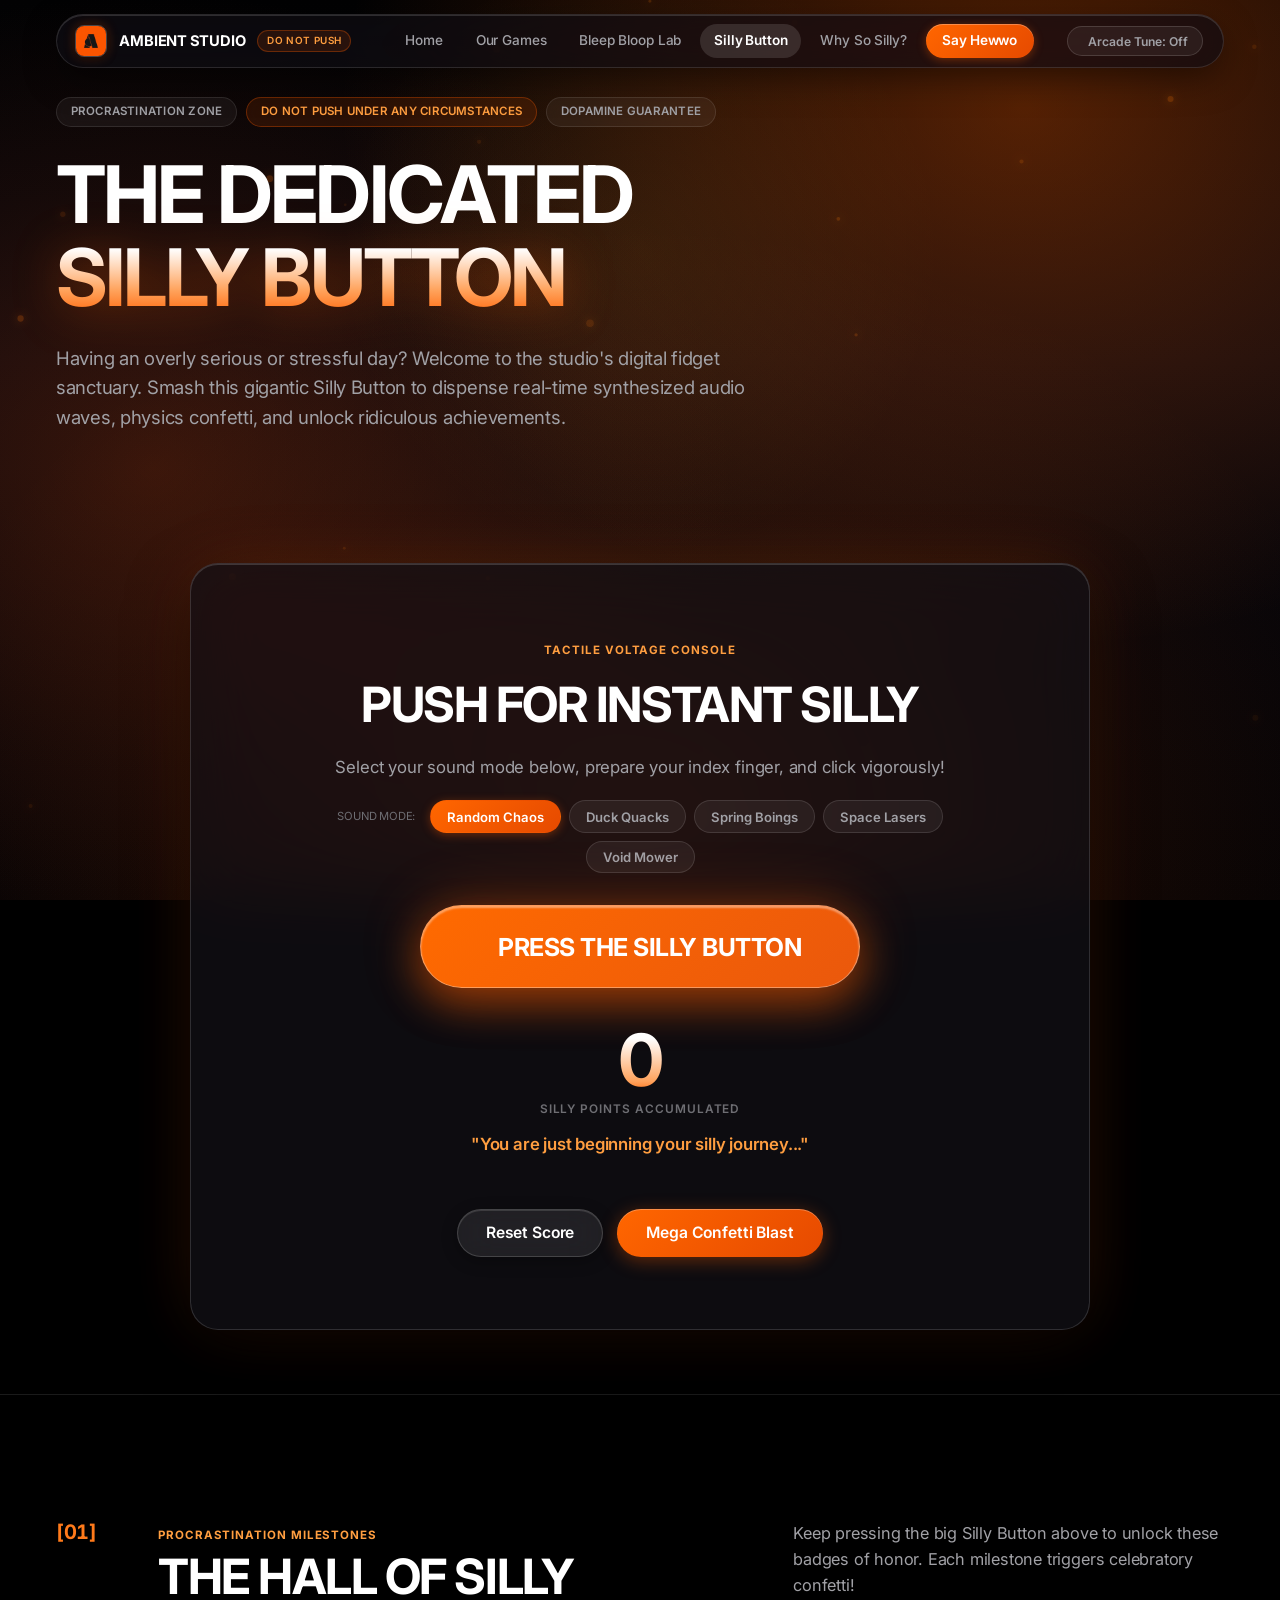
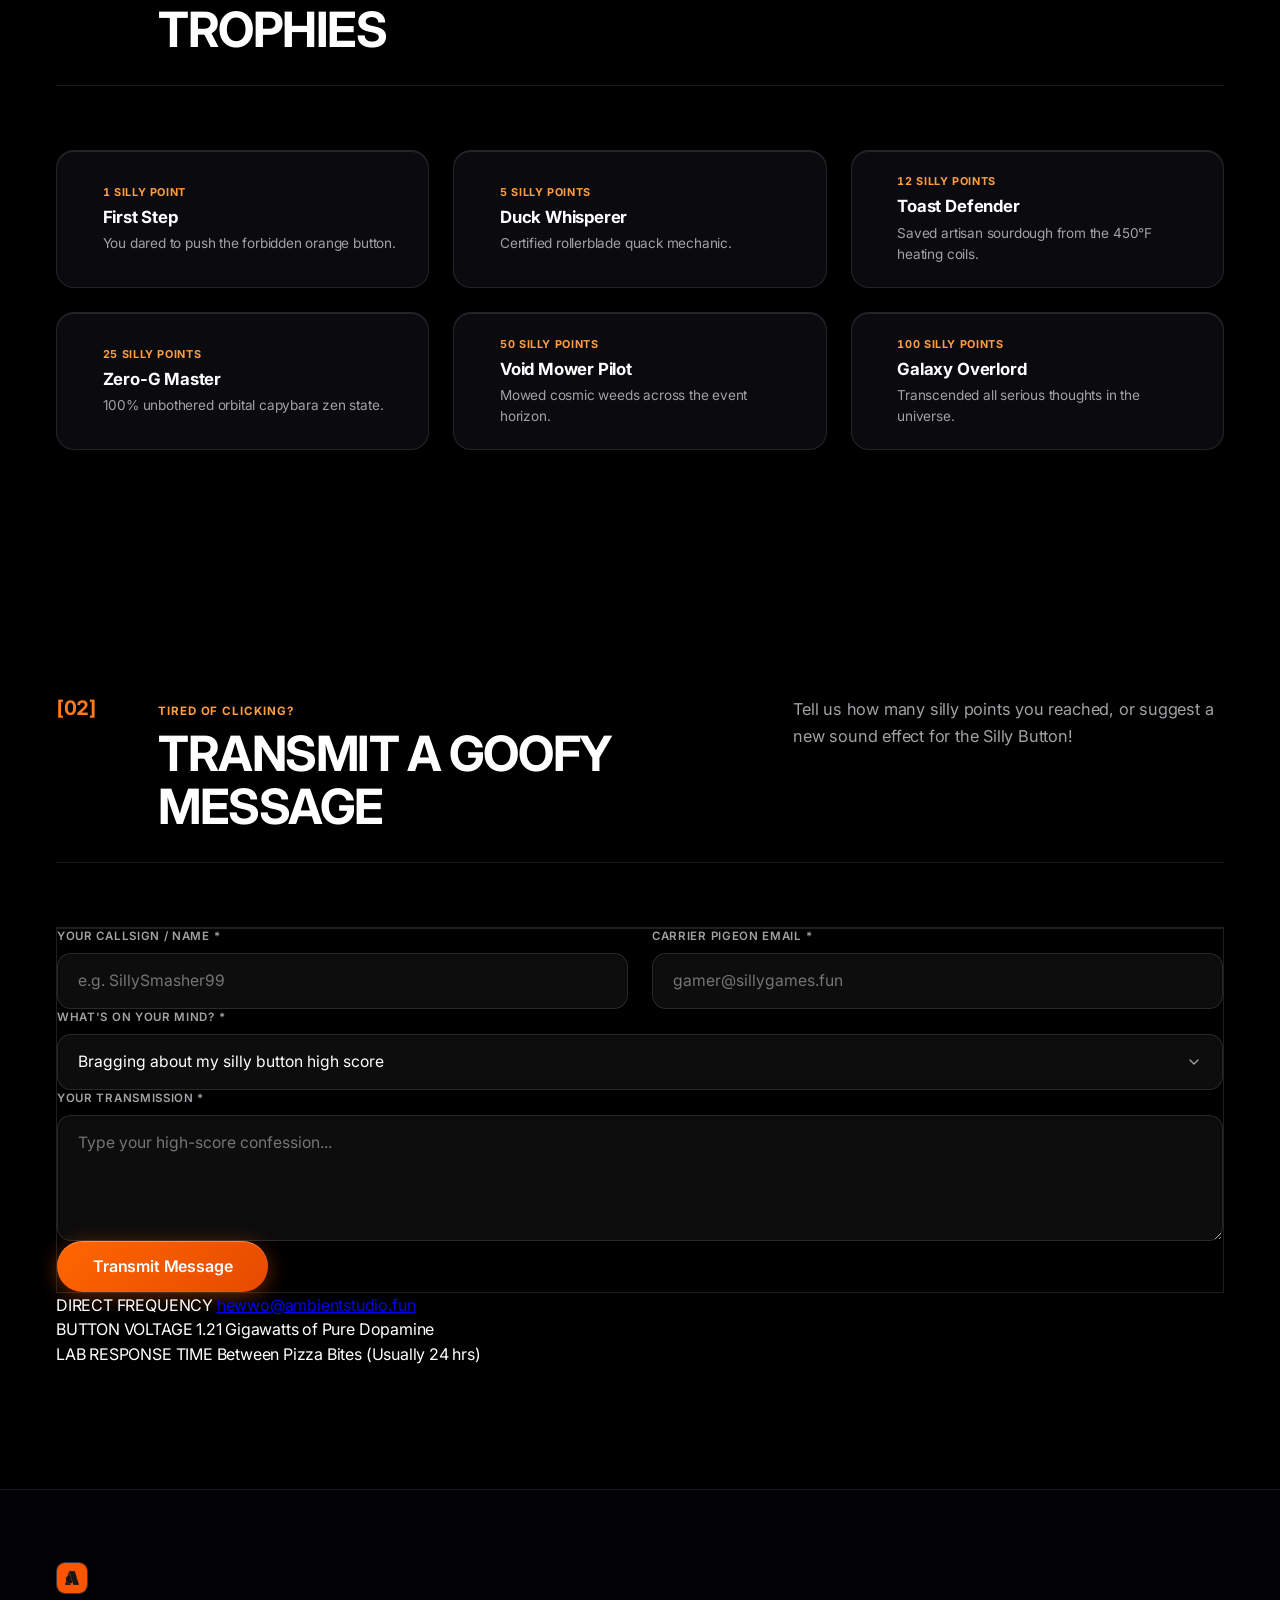
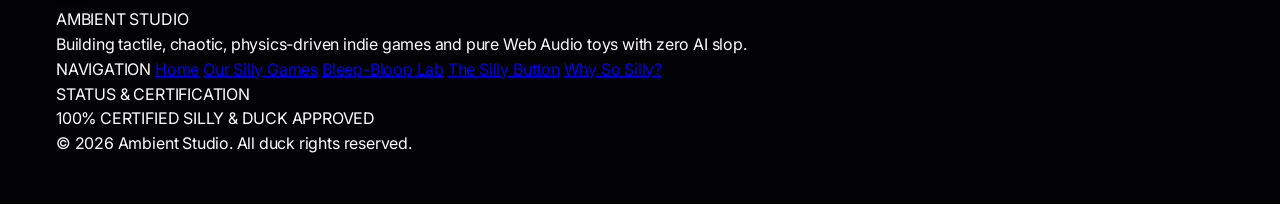
==== commit 5420703b: "Remove emojis from UI, navigation, modals, and app scripts" ====
--- a/button.html
+++ b/button.html
@@ -35,17 +35,17 @@
 
       <nav class="nav-links" id="mainNav">
         <a href="index.html" class="nav-anchor">Home</a>
-        <a href="games.html" class="nav-anchor">Our Games 🎮</a>
-        <a href="soundboard.html" class="nav-anchor">Bleep Bloop Lab 🔊</a>
-        <a href="silly-button.html" class="nav-anchor nav-anchor-active">Silly Button 🚨</a>
+        <a href="games.html" class="nav-anchor">Our Games</a>
+        <a href="soundboard.html" class="nav-anchor">Bleep Bloop Lab</a>
+        <a href="silly-button.html" class="nav-anchor nav-anchor-active">Silly Button</a>
         <a href="index.html#manifesto" class="nav-anchor">Why So Silly?</a>
-        <a href="#inquiry" class="nav-anchor nav-anchor-primary" onclick="event.preventDefault(); window.scrollToInquiry();">Say Hewwo 👾</a>
+        <a href="#inquiry" class="nav-anchor nav-anchor-primary" onclick="event.preventDefault(); window.scrollToInquiry();">Say Hewwo</a>
       </nav>
 
       <div class="header-controls">
         <!-- Silly Music & Bleep Bloop Toggle -->
         <button class="sound-toggle-btn silly-wiggle-hover" id="soundToggleBtn" role="switch" aria-checked="false" aria-label="Toggle 8-bit chiptune audio drone" title="Toggle 8-Bit Bleep Bloops">
-          <span class="sound-emoji" id="soundEmoji">🕹️</span>
+          <span class="sound-emoji" id="soundEmoji"></span>
           <span class="sound-label" id="soundStateLabel">Arcade Tune: Off</span>
         </button>
 
@@ -66,9 +66,9 @@
         
         <div class="hero-headline-wrap">
           <div class="silly-badge-row">
-            <span class="silly-badge">🚨 PROCRASTINATION ZONE</span>
-            <span class="silly-badge silly-badge-orange">★ DO NOT PUSH UNDER ANY CIRCUMSTANCES</span>
-            <span class="silly-badge">DOPAMINE GUARANTEE 🦆</span>
+            <span class="silly-badge">PROCRASTINATION ZONE</span>
+            <span class="silly-badge silly-badge-orange"> DO NOT PUSH UNDER ANY CIRCUMSTANCES</span>
+            <span class="silly-badge">DOPAMINE GUARANTEE</span>
           </div>
 
           <h1 class="hero-title">
@@ -99,17 +99,17 @@
             <!-- Sound Mode Selector -->
             <div class="button-modes-row" role="radiogroup" aria-label="Sound modes">
               <span style="font-family: var(--font-pixel); font-size: 0.7rem; color: var(--text-muted); margin-right: 0.4rem;">SOUND MODE:</span>
-              <button class="btn-mode-pill active" data-mode="random" role="radio" aria-checked="true">Random Chaos 🎲</button>
-              <button class="btn-mode-pill" data-mode="quack" role="radio" aria-checked="false">Duck Quacks 🦆</button>
-              <button class="btn-mode-pill" data-mode="boing" role="radio" aria-checked="false">Spring Boings 🦘</button>
-              <button class="btn-mode-pill" data-mode="laser" role="radio" aria-checked="false">Space Lasers 👾</button>
-              <button class="btn-mode-pill" data-mode="mower" role="radio" aria-checked="false">Void Mower ⚙️</button>
+              <button class="btn-mode-pill active" data-mode="random" role="radio" aria-checked="true">Random Chaos</button>
+              <button class="btn-mode-pill" data-mode="quack" role="radio" aria-checked="false">Duck Quacks</button>
+              <button class="btn-mode-pill" data-mode="boing" role="radio" aria-checked="false">Spring Boings</button>
+              <button class="btn-mode-pill" data-mode="laser" role="radio" aria-checked="false">Space Lasers</button>
+              <button class="btn-mode-pill" data-mode="mower" role="radio" aria-checked="false">Void Mower</button>
             </div>
           </div>
 
           <div class="toy-interactive-area">
             <button class="big-silly-button" id="bigSillyButton" aria-label="The Big Silly Button">
-              <span class="big-button-emoji">🦆</span>
+              <span class="big-button-emoji"></span>
               <span class="big-button-text">PRESS THE SILLY BUTTON</span>
             </button>
 
@@ -122,10 +122,10 @@
             <!-- Console Actions Row -->
             <div class="toy-actions-row">
               <button class="btn-secondary btn-bouncy" id="panicResetBtn">
-                <span>Reset Score 🎺</span>
+                <span>Reset Score</span>
               </button>
               <button class="btn-primary btn-bouncy" onclick="window.fireConfetti(); window.triggerSillyFanfare();">
-                <span>Mega Confetti Blast 🎉</span>
+                <span>Mega Confetti Blast</span>
               </button>
             </div>
           </div>
@@ -152,7 +152,7 @@
         <div class="achievement-ladder-grid">
           
           <div class="achievement-card" data-threshold="1">
-            <div class="achievement-icon">🐣</div>
+            <div class="achievement-icon"></div>
             <div class="achievement-info">
               <span class="achievement-req">1 SILLY POINT</span>
               <h3 class="achievement-title">First Step</h3>
@@ -161,7 +161,7 @@
           </div>
 
           <div class="achievement-card" data-threshold="5">
-            <div class="achievement-icon">🦆</div>
+            <div class="achievement-icon"></div>
             <div class="achievement-info">
               <span class="achievement-req">5 SILLY POINTS</span>
               <h3 class="achievement-title">Duck Whisperer</h3>
@@ -170,7 +170,7 @@
           </div>
 
           <div class="achievement-card" data-threshold="12">
-            <div class="achievement-icon">🍞</div>
+            <div class="achievement-icon"></div>
             <div class="achievement-info">
               <span class="achievement-req">12 SILLY POINTS</span>
               <h3 class="achievement-title">Toast Defender</h3>
@@ -179,7 +179,7 @@
           </div>
 
           <div class="achievement-card" data-threshold="25">
-            <div class="achievement-icon">🧀</div>
+            <div class="achievement-icon"></div>
             <div class="achievement-info">
               <span class="achievement-req">25 SILLY POINTS</span>
               <h3 class="achievement-title">Zero-G Master</h3>
@@ -188,7 +188,7 @@
           </div>
 
           <div class="achievement-card" data-threshold="50">
-            <div class="achievement-icon">⚙️</div>
+            <div class="achievement-icon"></div>
             <div class="achievement-info">
               <span class="achievement-req">50 SILLY POINTS</span>
               <h3 class="achievement-title">Void Mower Pilot</h3>
@@ -197,7 +197,7 @@
           </div>
 
           <div class="achievement-card" data-threshold="100">
-            <div class="achievement-icon">👑</div>
+            <div class="achievement-icon"></div>
             <div class="achievement-info">
               <span class="achievement-req">100 SILLY POINTS</span>
               <h3 class="achievement-title">Galaxy Overlord</h3>
@@ -254,12 +254,12 @@
             </div>
 
             <button type="submit" class="btn-primary btn-bouncy form-submit-btn" id="submitInquiryBtn">
-              <span>Transmit Message 🚀</span>
+              <span>Transmit Message</span>
             </button>
 
             <!-- Confirmation message -->
             <div class="form-success-banner hidden" id="formSuccessBanner" role="status" aria-live="polite">
-              <span class="success-icon">🎉</span>
+              <span class="success-icon"></span>
               <div>
                 <strong>High score confession launched!</strong>
                 <p>The fidget button keepers have logged your transmission. Expect a goofy response in your inbox soon!</p>
@@ -268,12 +268,12 @@
 
             <!-- Anomaly Fallback Banner -->
             <div class="form-error-banner hidden" id="formErrorBanner" role="alert" aria-live="assertive">
-              <span class="error-icon">⚠️</span>
+              <span class="error-icon"></span>
               <div>
                 <strong>Transmission anomaly detected!</strong>
                 <p>Could not reach the pigeon dispatch server. Click below to launch directly via your email app:</p>
                 <a href="#" class="btn-secondary btn-bouncy" id="mailFallbackBtn" style="display: inline-block; margin-top: 0.5rem; text-decoration: none;">
-                  <span>Open in Email App ✉️</span>
+                  <span>Open in Email App</span>
                 </a>
               </div>
             </div>
@@ -315,16 +315,16 @@
       <div class="footer-nav-col">
         <span class="footer-col-title">NAVIGATION</span>
         <a href="index.html">Home</a>
-        <a href="games.html">Our Silly Games 🎮</a>
-        <a href="soundboard.html">Bleep-Bloop Lab 🔊</a>
-        <a href="silly-button.html">The Silly Button 🚨</a>
+        <a href="games.html">Our Silly Games</a>
+        <a href="soundboard.html">Bleep-Bloop Lab</a>
+        <a href="silly-button.html">The Silly Button</a>
         <a href="index.html#manifesto">Why So Silly?</a>
       </div>
 
       <div class="footer-credits-col">
         <span class="footer-col-title">STATUS &amp; CERTIFICATION</span>
         <div class="duck-approved-seal">
-          <span class="seal-icon">🦆</span>
+          <span class="seal-icon"></span>
           <span class="seal-text">100% CERTIFIED SILLY &amp; DUCK APPROVED</span>
         </div>
         <p class="footer-copy">© 2026 Ambient Studio. All duck rights reserved.</p>
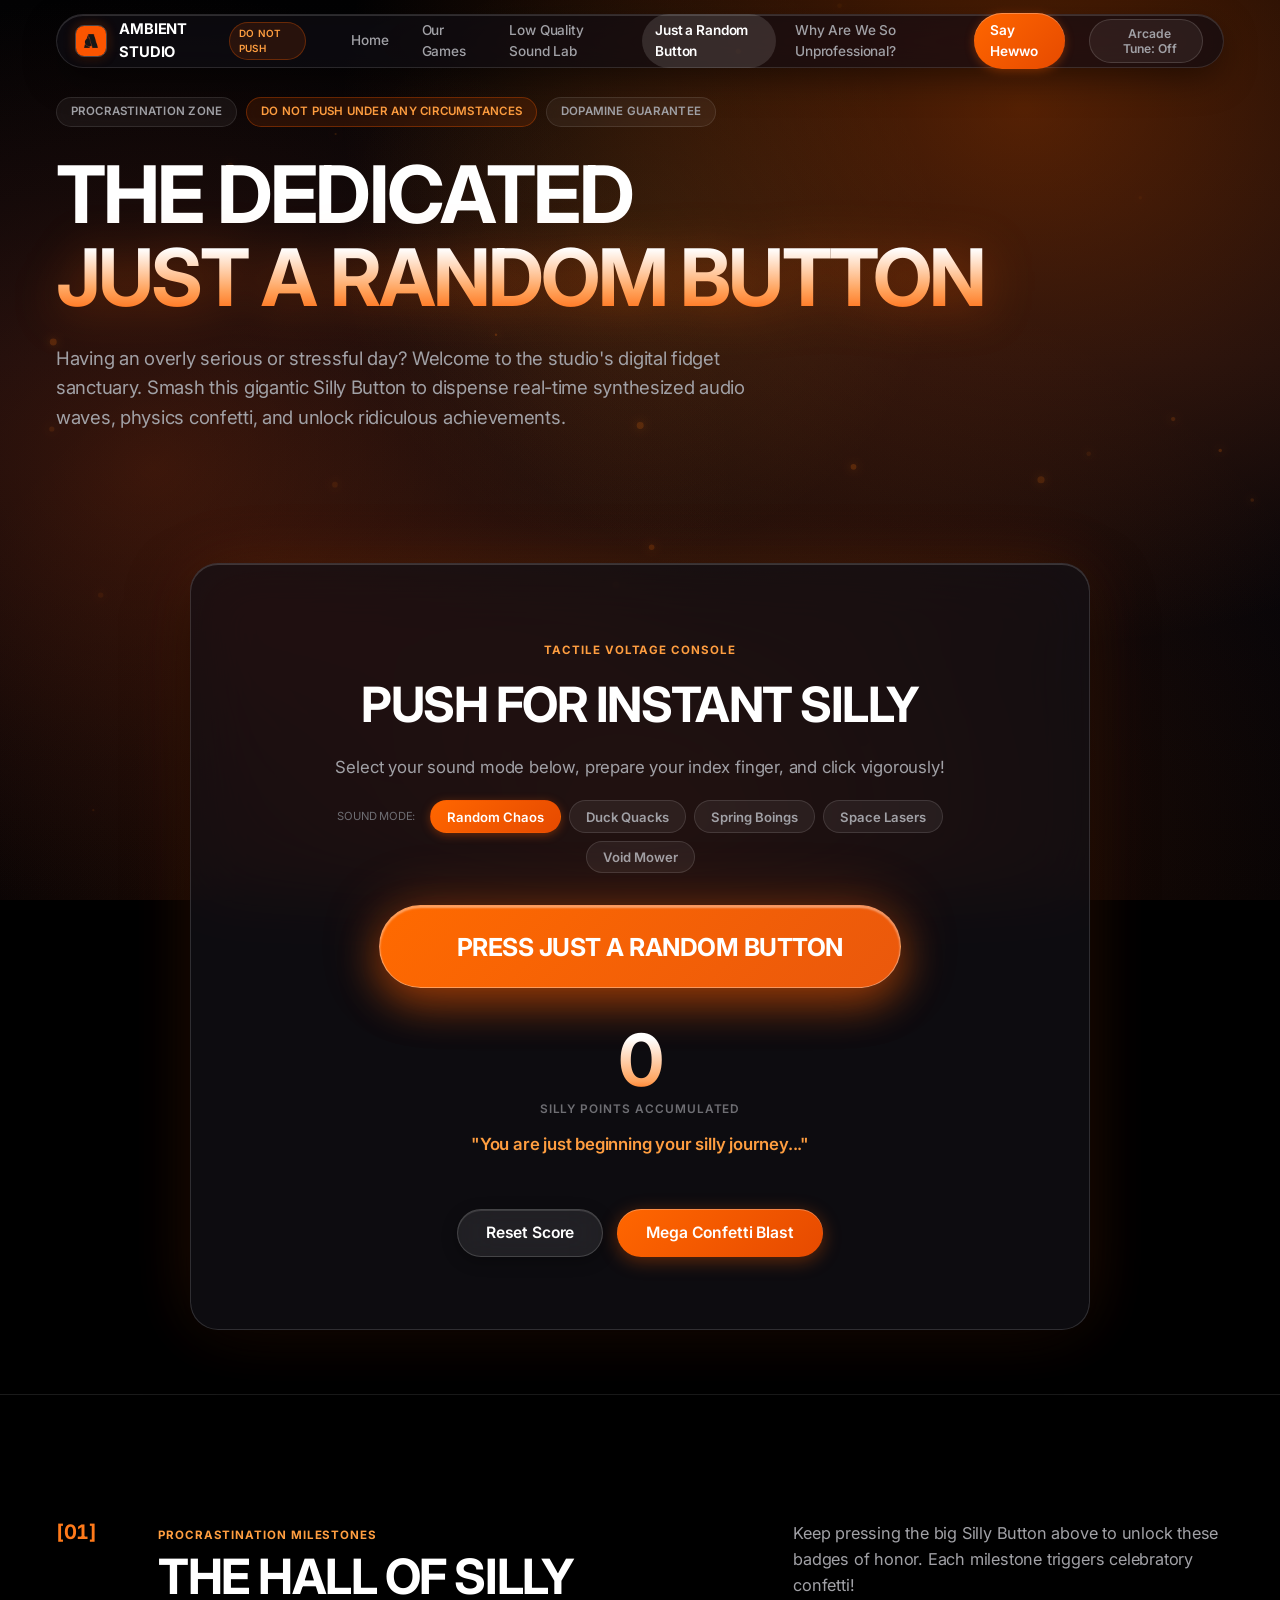
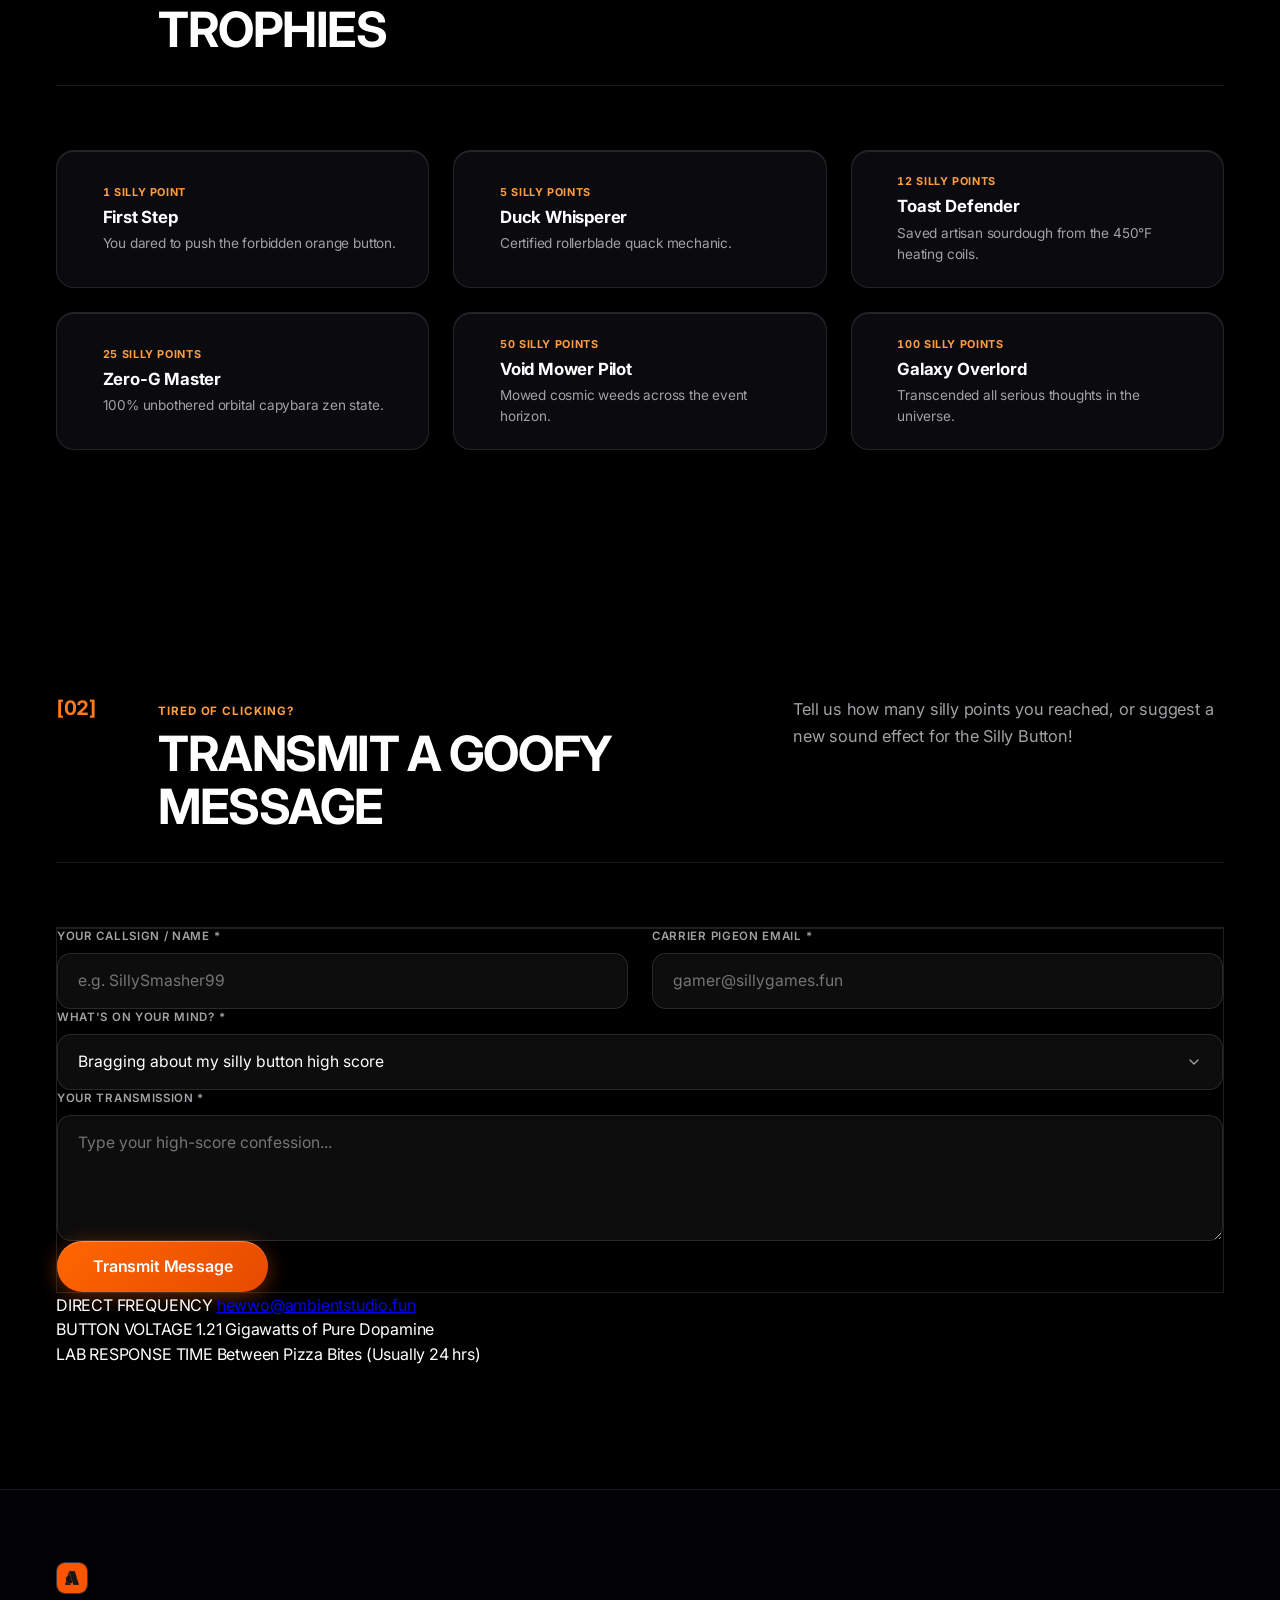
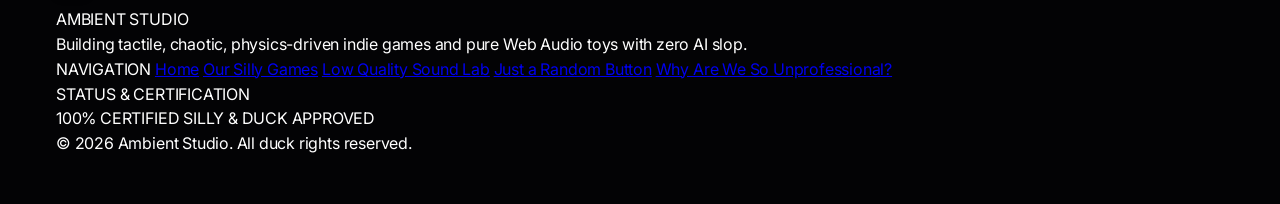
==== commit e8624bec: "Update labels: Just a random button, Low quality sound lab, Why are we so unprofessional?" ====
--- a/button.html
+++ b/button.html
@@ -4,7 +4,7 @@
   <meta charset="UTF-8">
   <meta http-equiv="refresh" content="0; url=silly-button.html">
   <meta name="viewport" content="width=device-width, initial-scale=1.0, viewport-fit=cover">
-  <title>The Silly Button — Instant Dopamine Fidget Toy | Ambient Studio</title>
+  <title>Just a Random Button — Instant Dopamine Fidget Toy | Ambient Studio</title>
   <link rel="canonical" href="silly-button.html">
   <script>window.location.replace("silly-button.html");</script>
   
@@ -36,9 +36,9 @@
       <nav class="nav-links" id="mainNav">
         <a href="index.html" class="nav-anchor">Home</a>
         <a href="games.html" class="nav-anchor">Our Games</a>
-        <a href="soundboard.html" class="nav-anchor">Bleep Bloop Lab</a>
-        <a href="silly-button.html" class="nav-anchor nav-anchor-active">Silly Button</a>
-        <a href="index.html#manifesto" class="nav-anchor">Why So Silly?</a>
+        <a href="soundboard.html" class="nav-anchor">Low Quality Sound Lab</a>
+        <a href="silly-button.html" class="nav-anchor nav-anchor-active">Just a Random Button</a>
+        <a href="index.html#manifesto" class="nav-anchor">Why Are We So Unprofessional?</a>
         <a href="#inquiry" class="nav-anchor nav-anchor-primary" onclick="event.preventDefault(); window.scrollToInquiry();">Say Hewwo</a>
       </nav>
 
@@ -73,7 +73,7 @@
 
           <h1 class="hero-title">
             <span class="title-line">THE DEDICATED</span>
-            <span class="title-line title-gradient">SILLY BUTTON</span>
+            <span class="title-line title-gradient">JUST A RANDOM BUTTON</span>
           </h1>
 
           <p class="hero-subtext">
@@ -108,9 +108,9 @@
           </div>
 
           <div class="toy-interactive-area">
-            <button class="big-silly-button" id="bigSillyButton" aria-label="The Big Silly Button">
+            <button class="big-silly-button" id="bigSillyButton" aria-label="Just a Random Button">
               <span class="big-button-emoji"></span>
-              <span class="big-button-text">PRESS THE SILLY BUTTON</span>
+              <span class="big-button-text">PRESS JUST A RANDOM BUTTON</span>
             </button>
 
             <div class="toy-score-board" aria-live="polite" aria-atomic="true">
@@ -316,9 +316,9 @@
         <span class="footer-col-title">NAVIGATION</span>
         <a href="index.html">Home</a>
         <a href="games.html">Our Silly Games</a>
-        <a href="soundboard.html">Bleep-Bloop Lab</a>
-        <a href="silly-button.html">The Silly Button</a>
-        <a href="index.html#manifesto">Why So Silly?</a>
+        <a href="soundboard.html">Low Quality Sound Lab</a>
+        <a href="silly-button.html">Just a Random Button</a>
+        <a href="index.html#manifesto">Why Are We So Unprofessional?</a>
       </div>
 
       <div class="footer-credits-col">
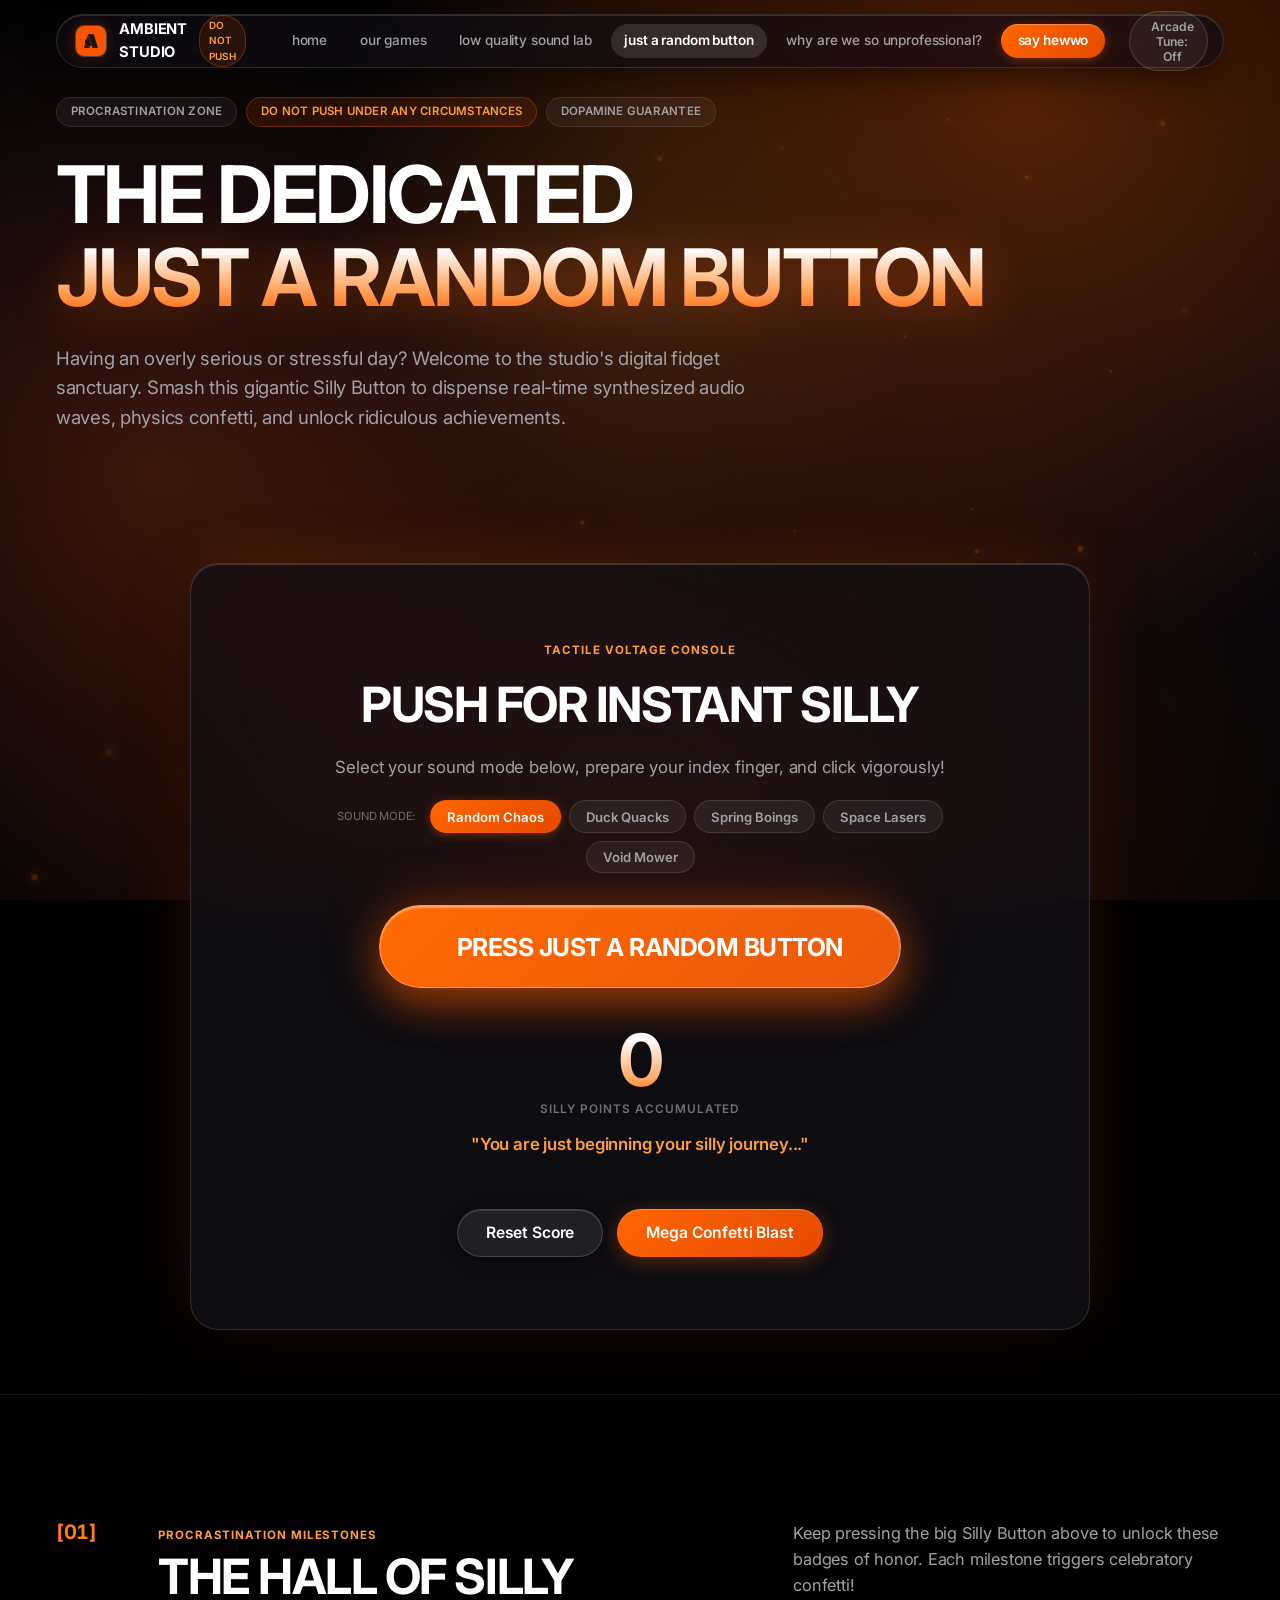
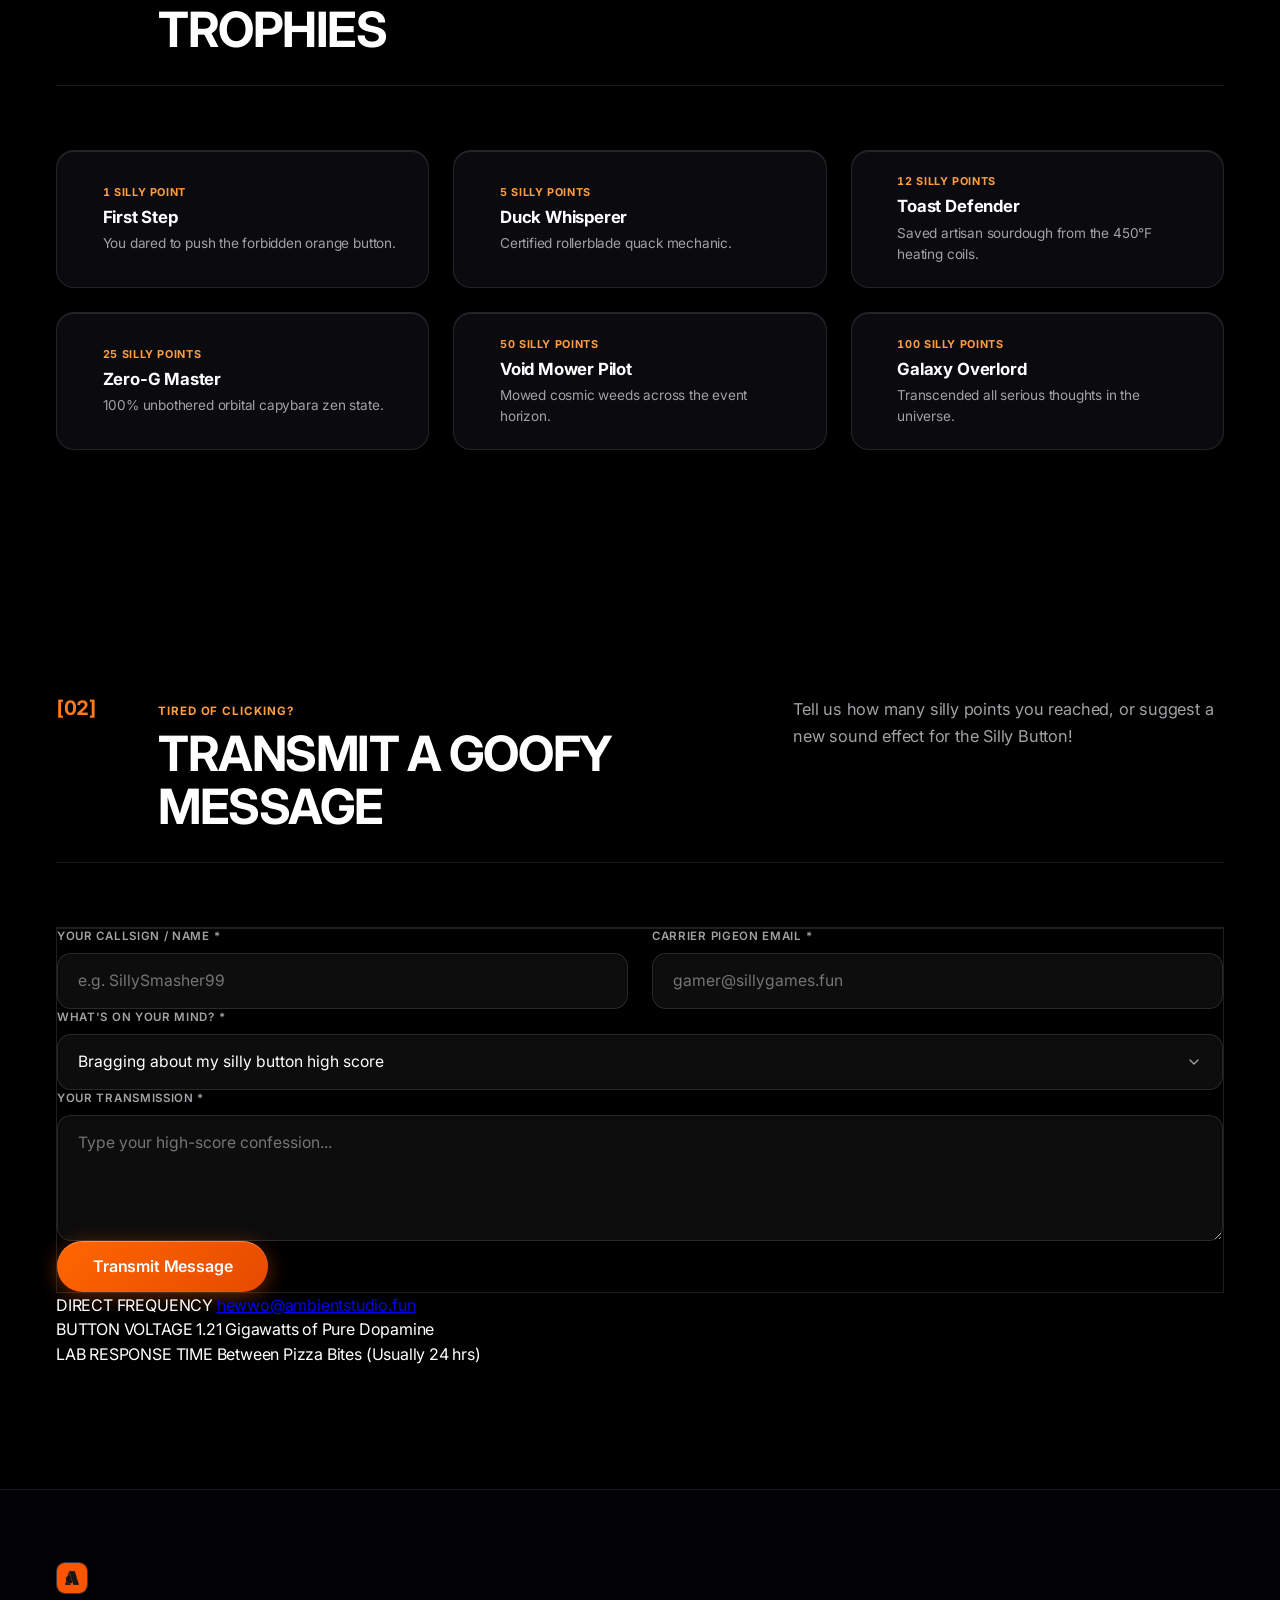
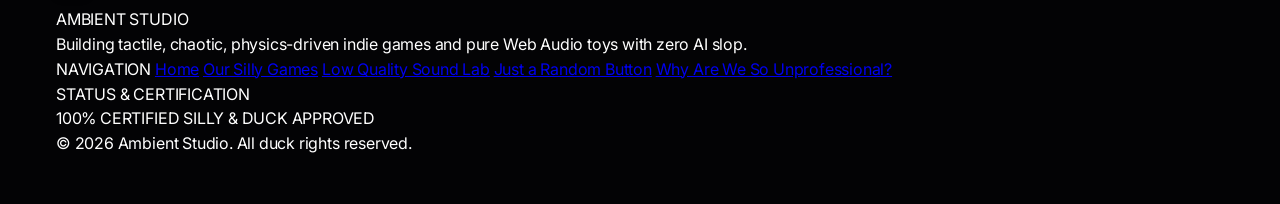
==== commit 86319eb2: "Keep nav links in one row without wrapping and remove capital letters" ====
--- a/button.html
+++ b/button.html
@@ -34,12 +34,12 @@
       </a>
 
       <nav class="nav-links" id="mainNav">
-        <a href="index.html" class="nav-anchor">Home</a>
-        <a href="games.html" class="nav-anchor">Our Games</a>
-        <a href="soundboard.html" class="nav-anchor">Low Quality Sound Lab</a>
-        <a href="silly-button.html" class="nav-anchor nav-anchor-active">Just a Random Button</a>
-        <a href="index.html#manifesto" class="nav-anchor">Why Are We So Unprofessional?</a>
-        <a href="#inquiry" class="nav-anchor nav-anchor-primary" onclick="event.preventDefault(); window.scrollToInquiry();">Say Hewwo</a>
+        <a href="index.html" class="nav-anchor">home</a>
+        <a href="games.html" class="nav-anchor">our games</a>
+        <a href="soundboard.html" class="nav-anchor">low quality sound lab</a>
+        <a href="silly-button.html" class="nav-anchor nav-anchor-active">just a random button</a>
+        <a href="index.html#manifesto" class="nav-anchor">why are we so unprofessional?</a>
+        <a href="#inquiry" class="nav-anchor nav-anchor-primary" onclick="event.preventDefault(); window.scrollToInquiry();">say hewwo</a>
       </nav>
 
       <div class="header-controls">
--- a/style.css
+++ b/style.css
@@ -313,6 +313,7 @@
 .nav-links {
   display: flex;
   align-items: center;
+  flex-wrap: nowrap;
   gap: 0.35rem;
 }
 
@@ -328,6 +329,8 @@
   transition: color 0.18s ease, background 0.18s ease, transform 0.18s var(--apple-ease);
   display: inline-flex;
   align-items: center;
+  white-space: nowrap;
+  text-transform: lowercase;
 }
 
 .nav-anchor:hover {
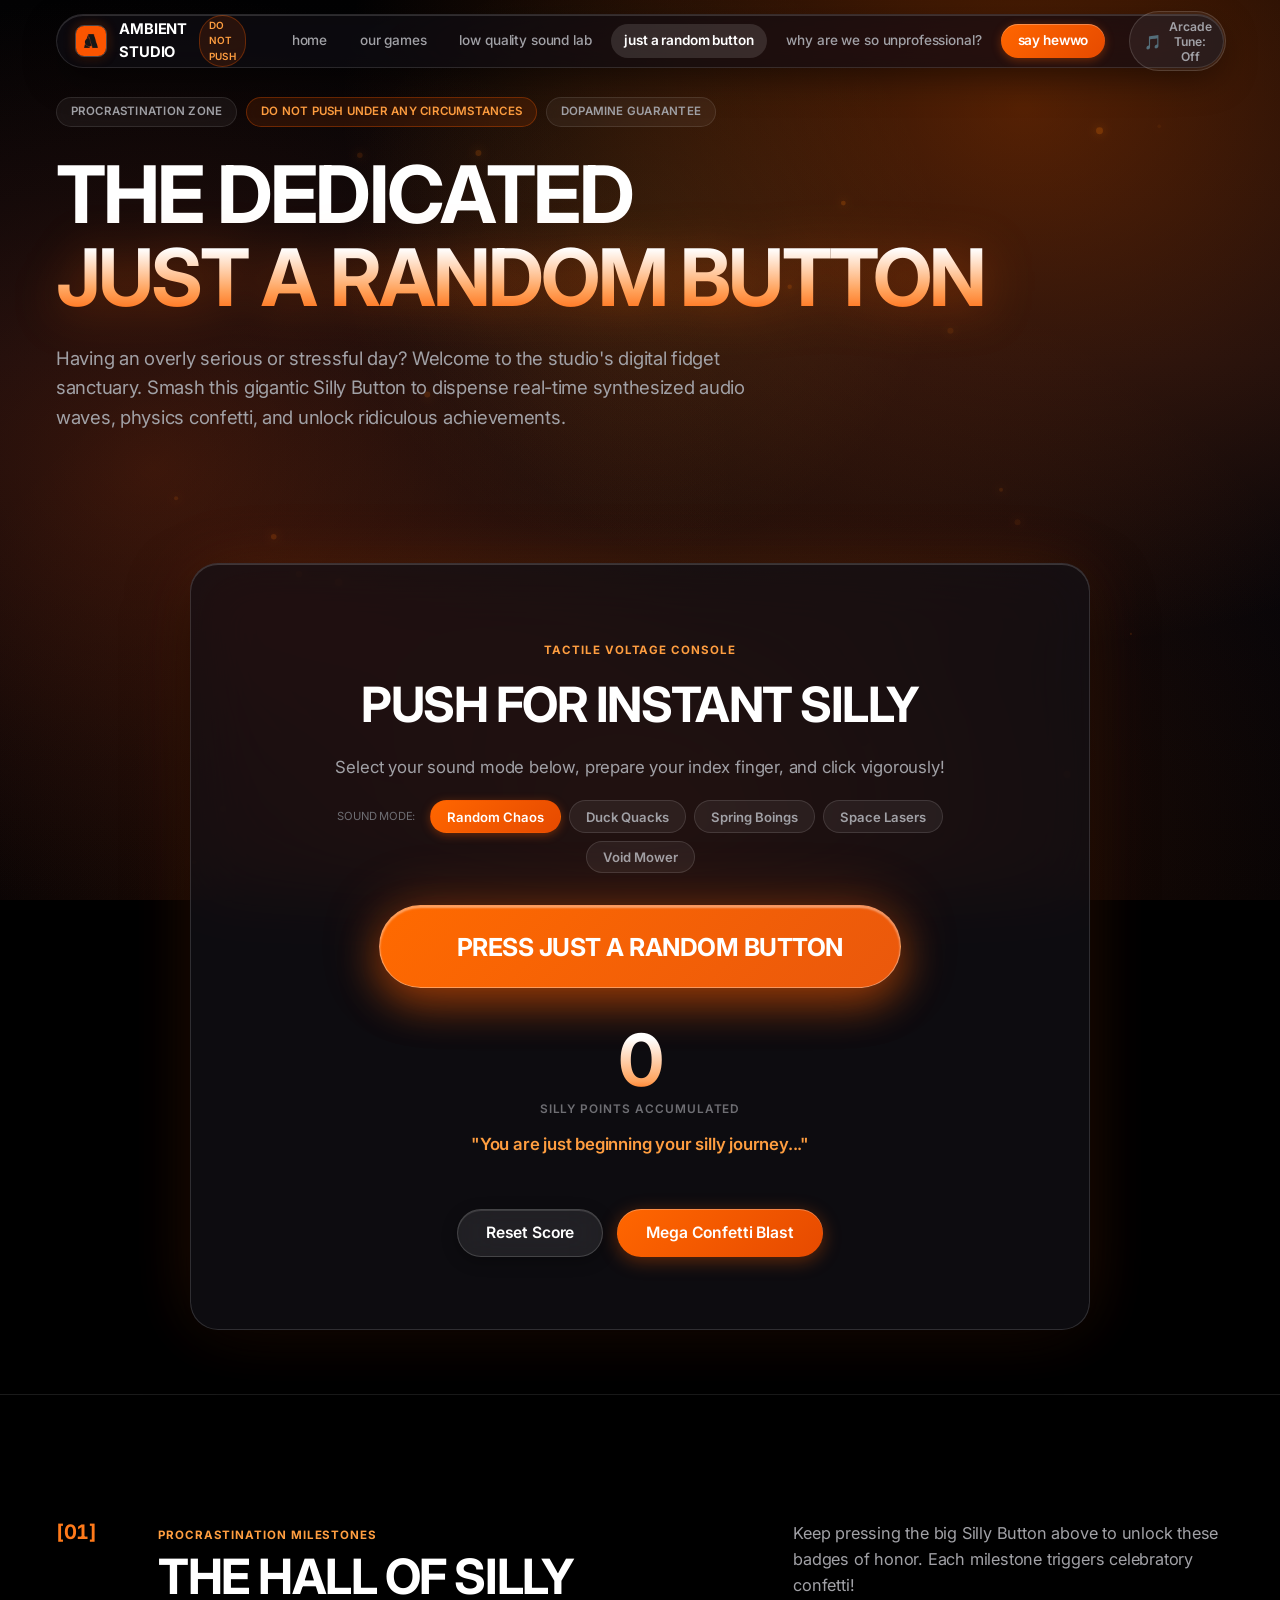
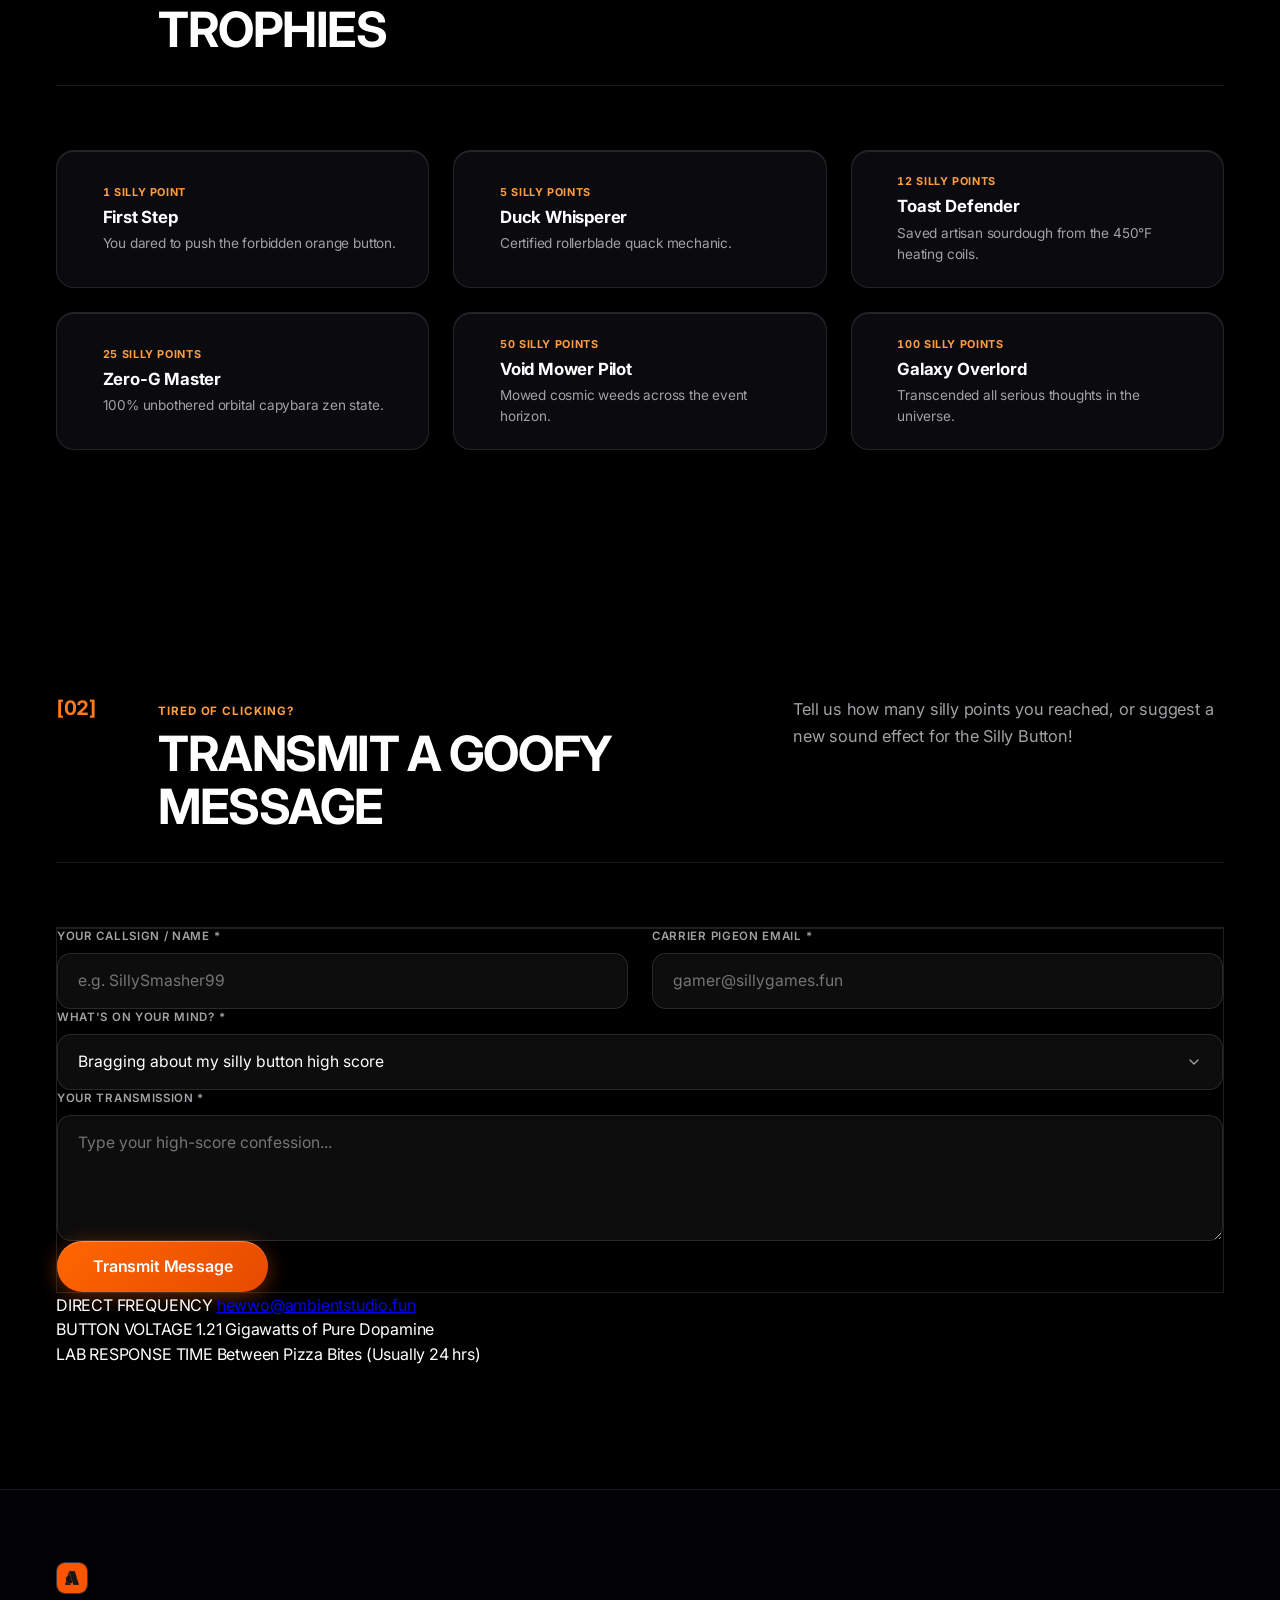
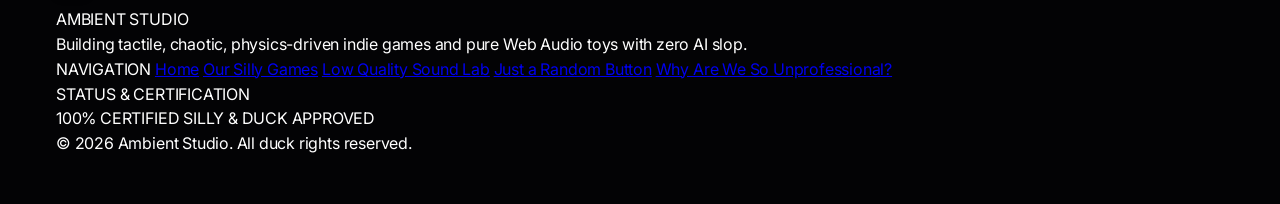
==== commit 941fc3f2: "Fix empty circles in header controls by restoring sound toggle icons and fallbacks" ====
--- a/button.html
+++ b/button.html
@@ -45,7 +45,7 @@
       <div class="header-controls">
         <!-- Silly Music & Bleep Bloop Toggle -->
         <button class="sound-toggle-btn silly-wiggle-hover" id="soundToggleBtn" role="switch" aria-checked="false" aria-label="Toggle 8-bit chiptune audio drone" title="Toggle 8-Bit Bleep Bloops">
-          <span class="sound-emoji" id="soundEmoji"></span>
+          <span class="sound-emoji" id="soundEmoji">🎵</span>
           <span class="sound-label" id="soundStateLabel">Arcade Tune: Off</span>
         </button>
 
--- a/style.css
+++ b/style.css
@@ -3634,3 +3634,8 @@
     transform: none !important;
   }
 }
+
+/* Fallback for sound emoji when empty */
+.sound-emoji:empty::before {
+  content: '🎵';
+}
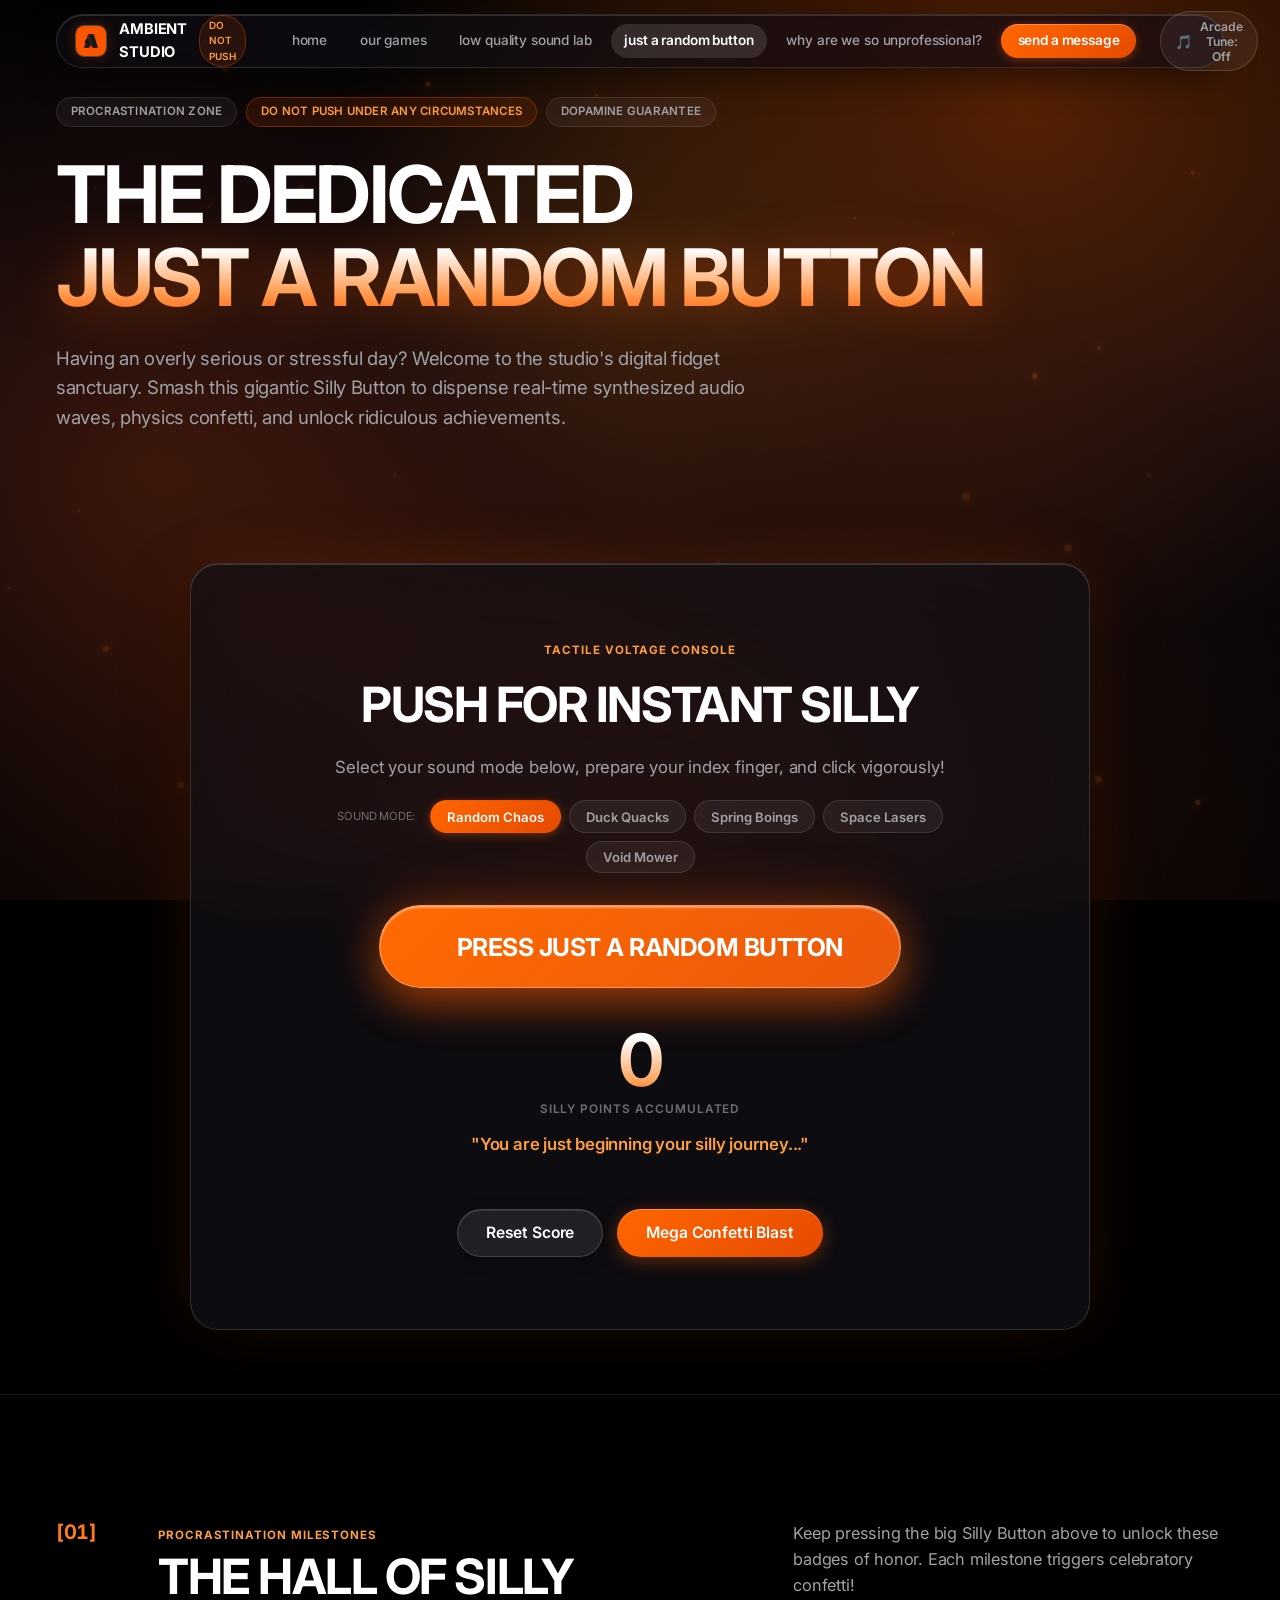
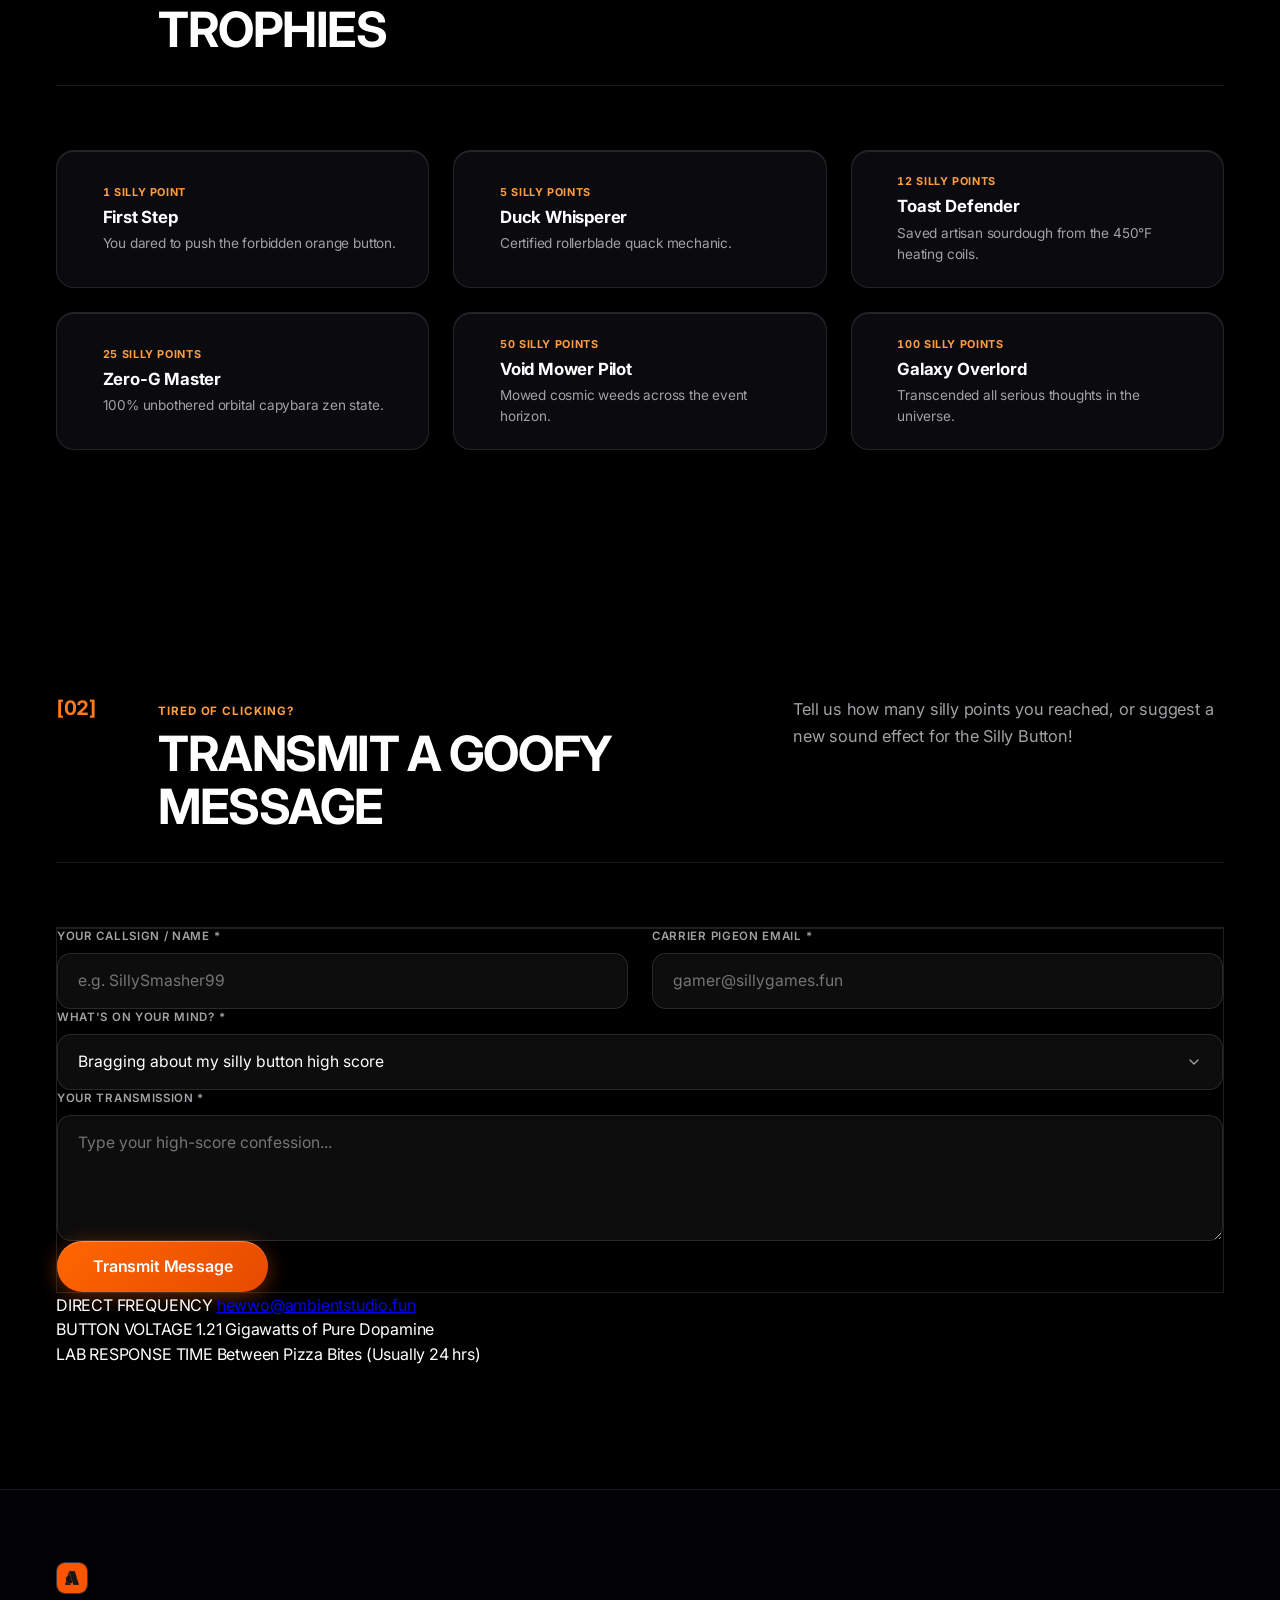
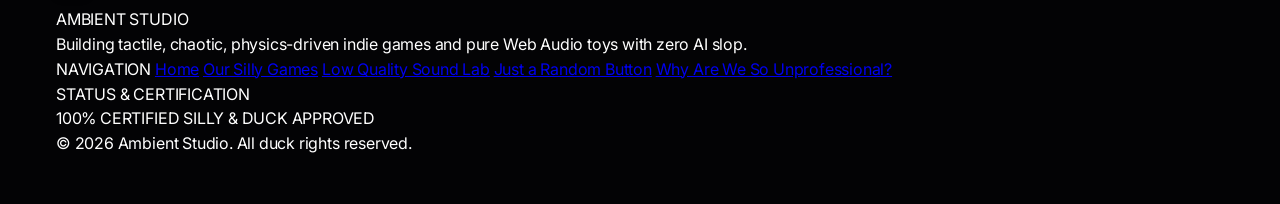
==== commit 3d2ff6fd: "Update call-to-action button and section label to send a message" ====
--- a/button.html
+++ b/button.html
@@ -39,7 +39,7 @@
         <a href="soundboard.html" class="nav-anchor">low quality sound lab</a>
         <a href="silly-button.html" class="nav-anchor nav-anchor-active">just a random button</a>
         <a href="index.html#manifesto" class="nav-anchor">why are we so unprofessional?</a>
-        <a href="#inquiry" class="nav-anchor nav-anchor-primary" onclick="event.preventDefault(); window.scrollToInquiry();">say hewwo</a>
+        <a href="#inquiry" class="nav-anchor nav-anchor-primary" onclick="event.preventDefault(); window.scrollToInquiry();">send a message</a>
       </nav>
 
       <div class="header-controls">
@@ -210,7 +210,7 @@
       </div>
     </section>
 
-    <!-- Transmit Inquiry / Say Hewwo -->
+    <!-- Transmit Inquiry / Send a Message -->
     <section class="contact-section" id="inquiry">
       <div class="container">
         
--- a/style.css
+++ b/style.css
@@ -3639,3 +3639,32 @@
 .sound-emoji:empty::before {
   content: '🎵';
 }
+
+/* Success and error banner icons */
+.success-icon:empty::before {
+  content: '✓';
+  display: inline-flex;
+  align-items: center;
+  justify-content: center;
+  width: 32px;
+  height: 32px;
+  background: rgba(255, 94, 0, 0.2);
+  color: var(--orange-bright);
+  border-radius: 50%;
+  font-weight: 800;
+  font-size: 1.1rem;
+}
+
+.error-icon:empty::before {
+  content: '!';
+  display: inline-flex;
+  align-items: center;
+  justify-content: center;
+  width: 32px;
+  height: 32px;
+  background: rgba(239, 68, 68, 0.2);
+  color: #EF4444;
+  border-radius: 50%;
+  font-weight: 800;
+  font-size: 1.1rem;
+}
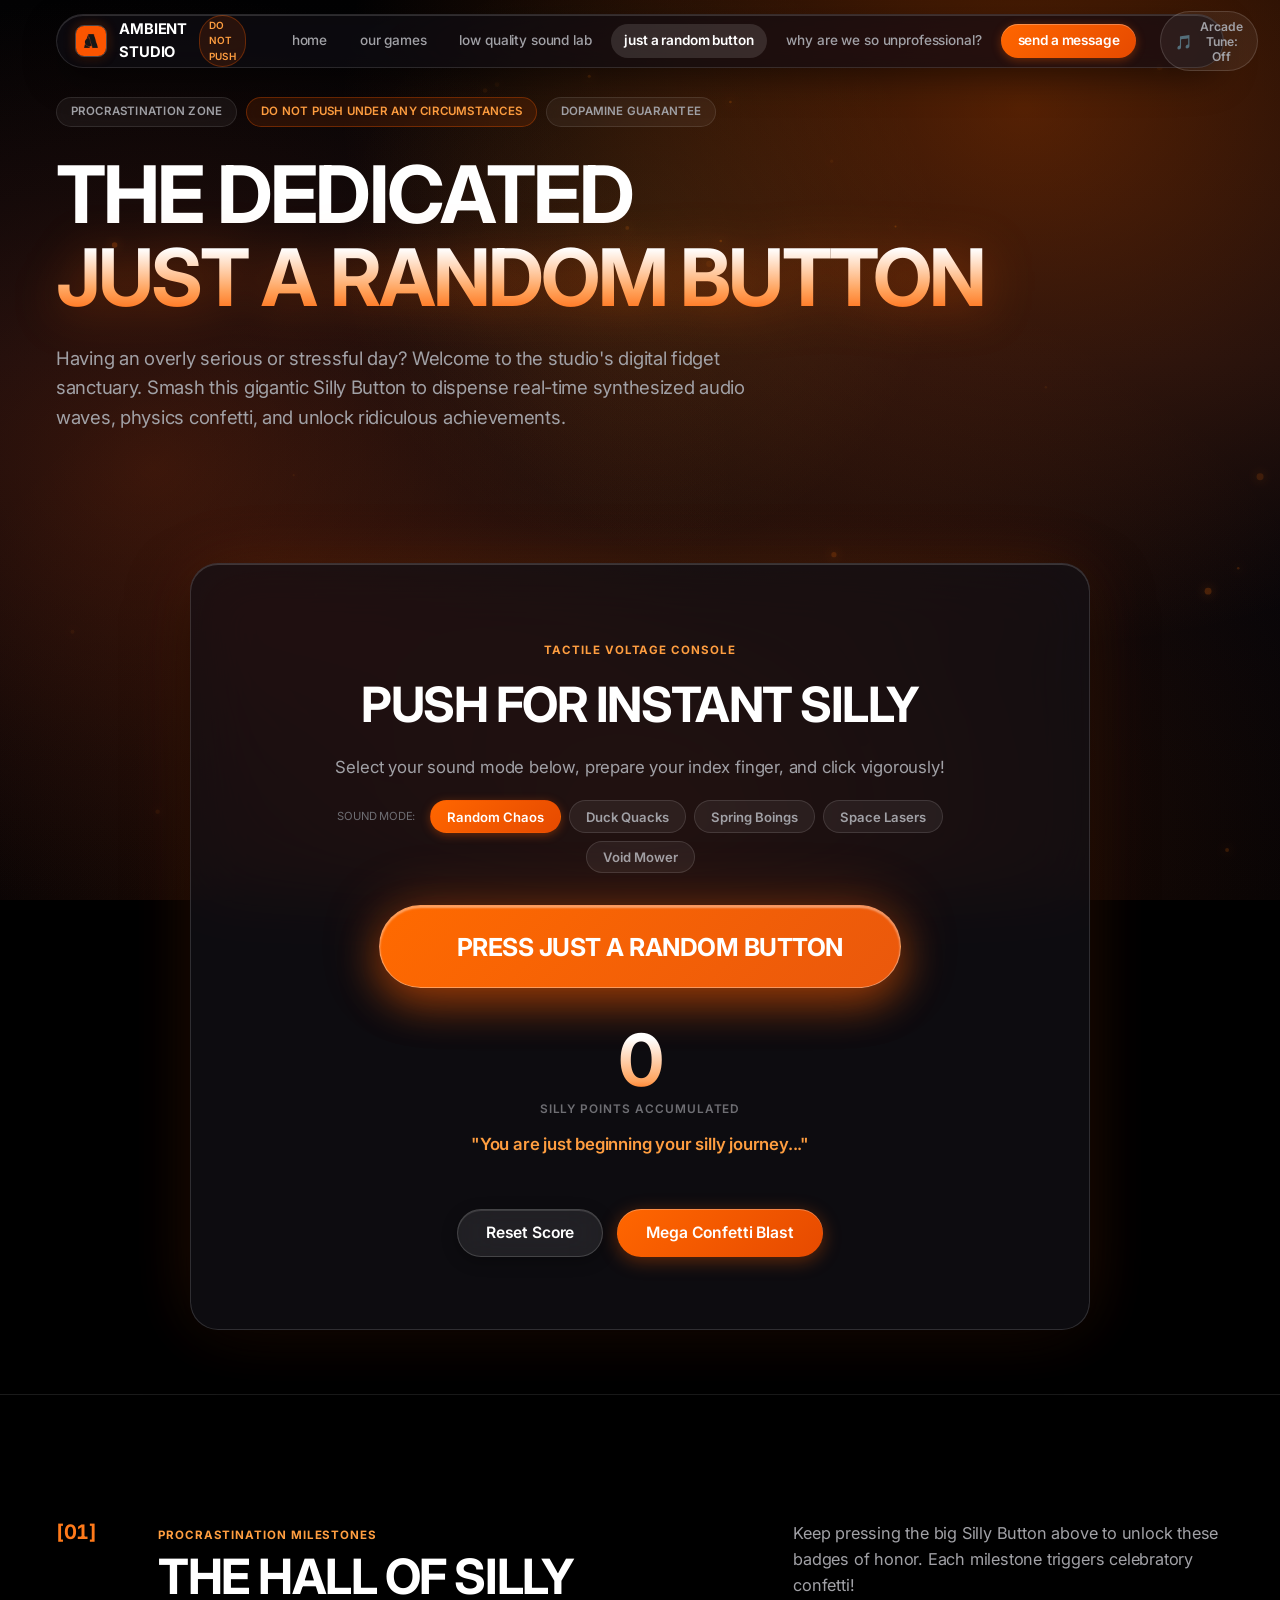
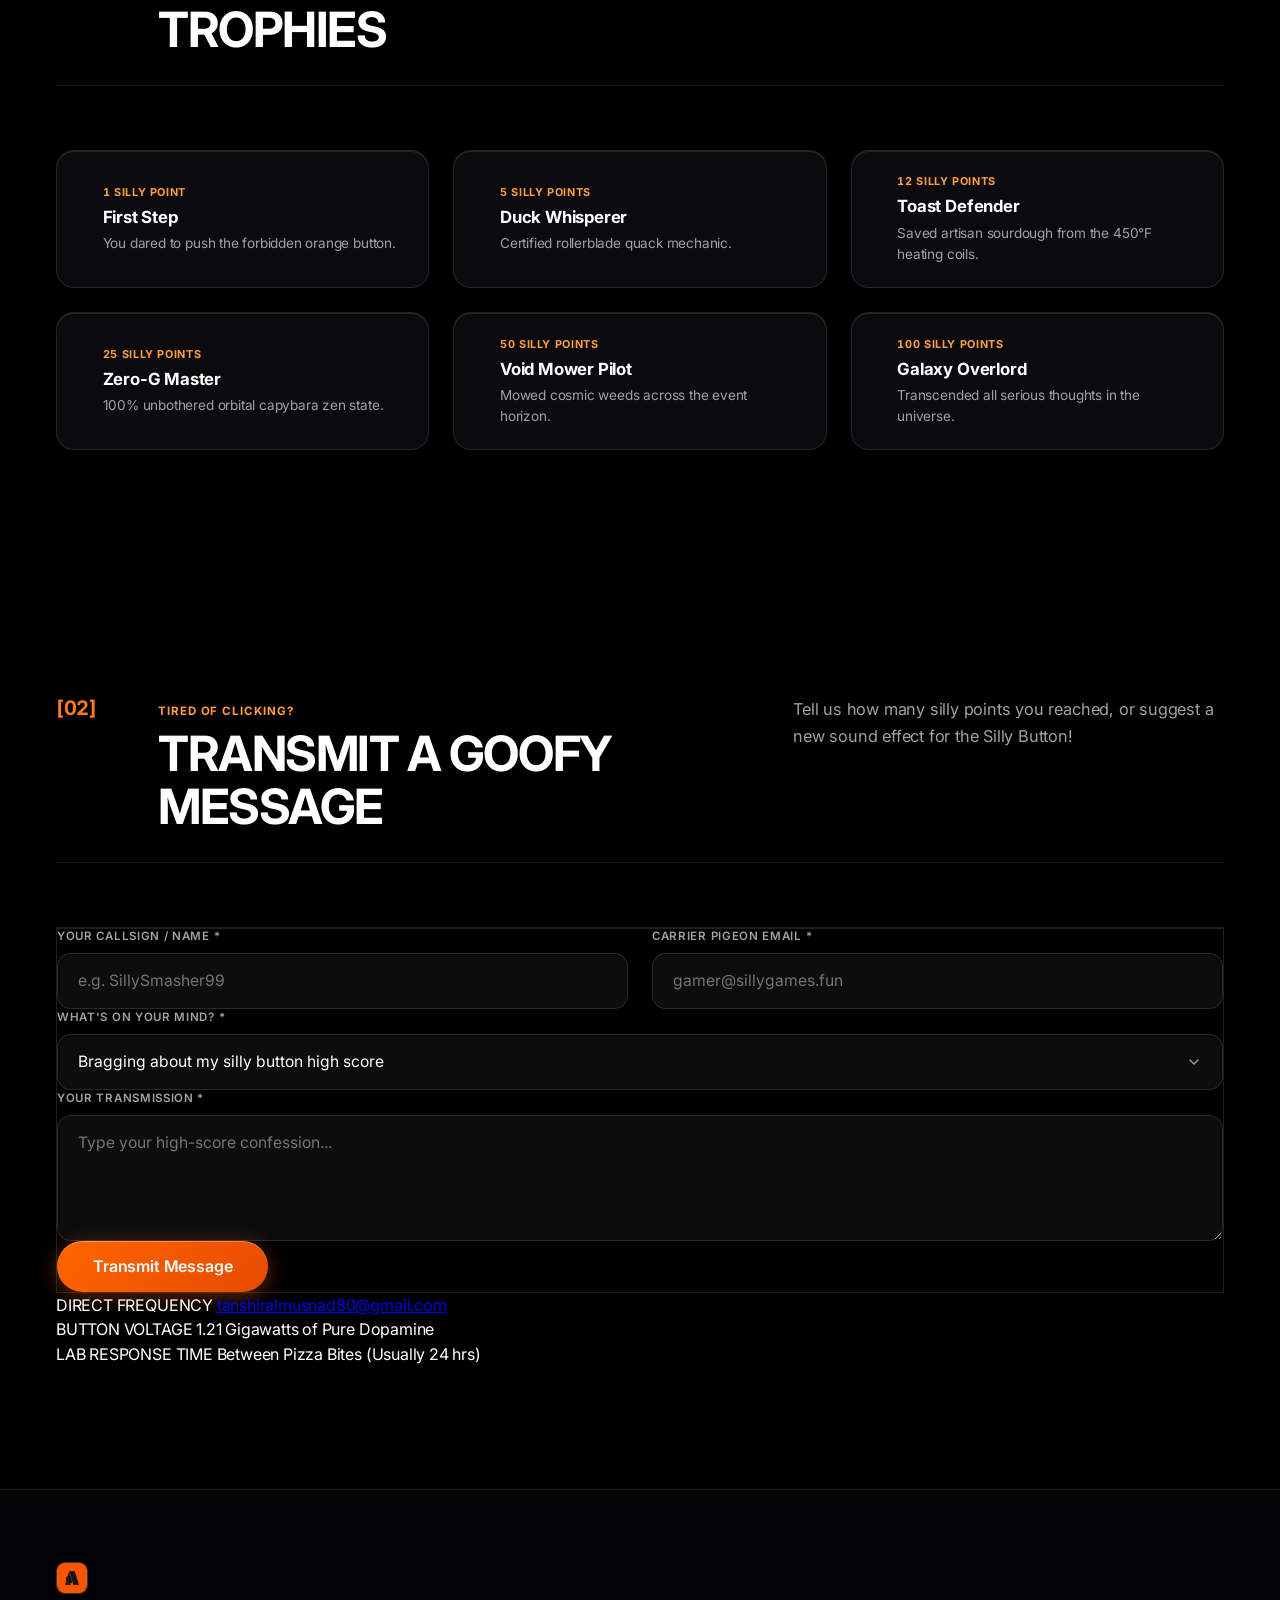
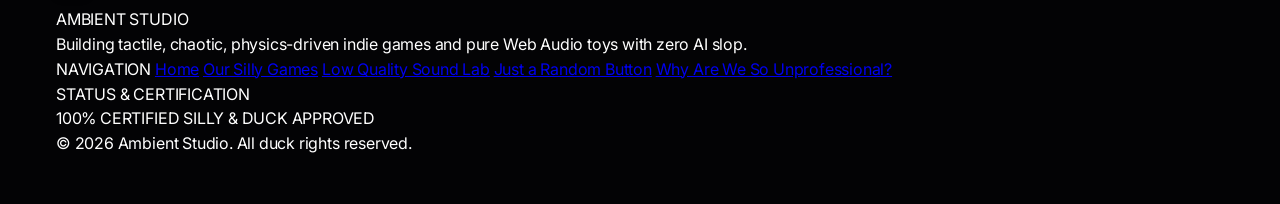
==== commit 7119461c: "Update public contact email addresses to tanshiralmusnad80@gmail.com" ====
--- a/button.html
+++ b/button.html
@@ -282,7 +282,7 @@
           <div class="inquiry-info-panel">
             <div class="info-block">
               <span class="info-k">DIRECT FREQUENCY</span>
-              <span class="info-v"><a href="mailto:hewwo@ambientstudio.fun">hewwo@ambientstudio.fun</a></span>
+              <span class="info-v"><a href="mailto:tanshiralmusnad80@gmail.com">tanshiralmusnad80@gmail.com</a></span>
             </div>
             <div class="info-block">
               <span class="info-k">BUTTON VOLTAGE</span>
